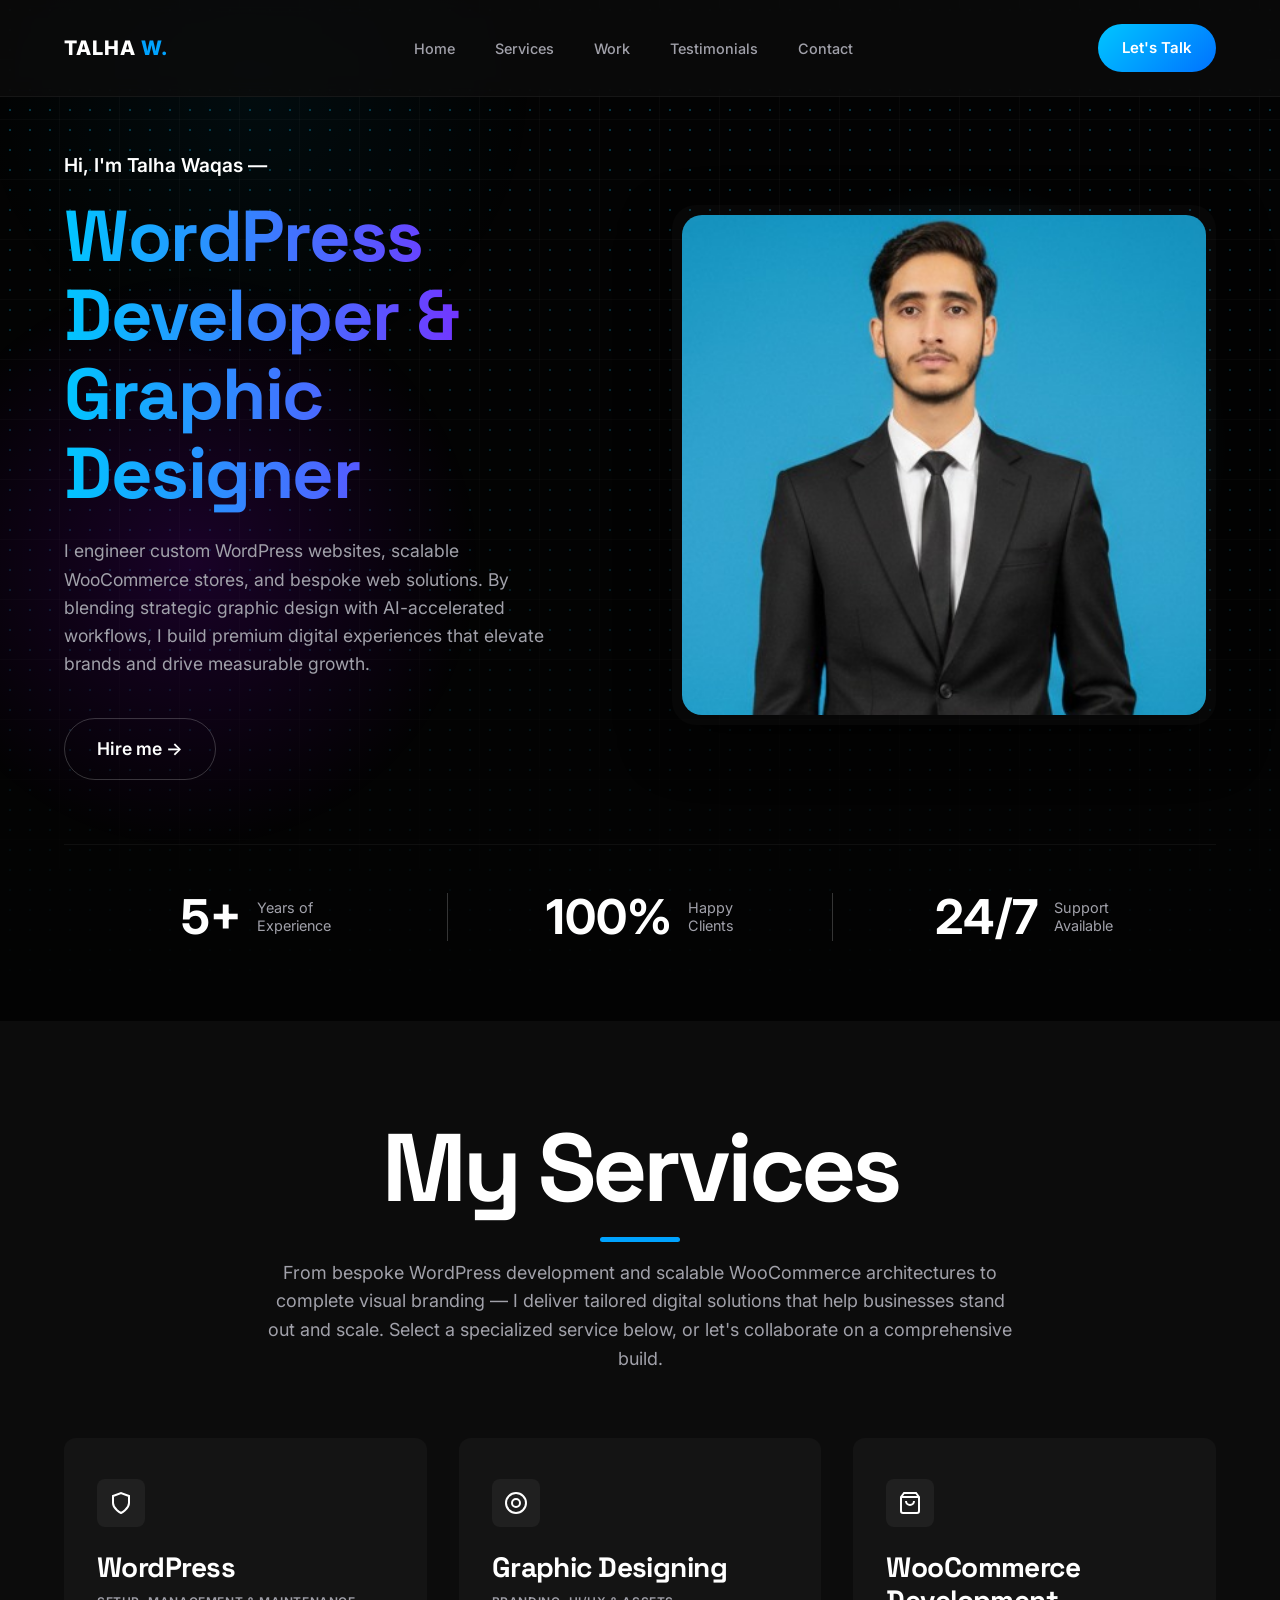
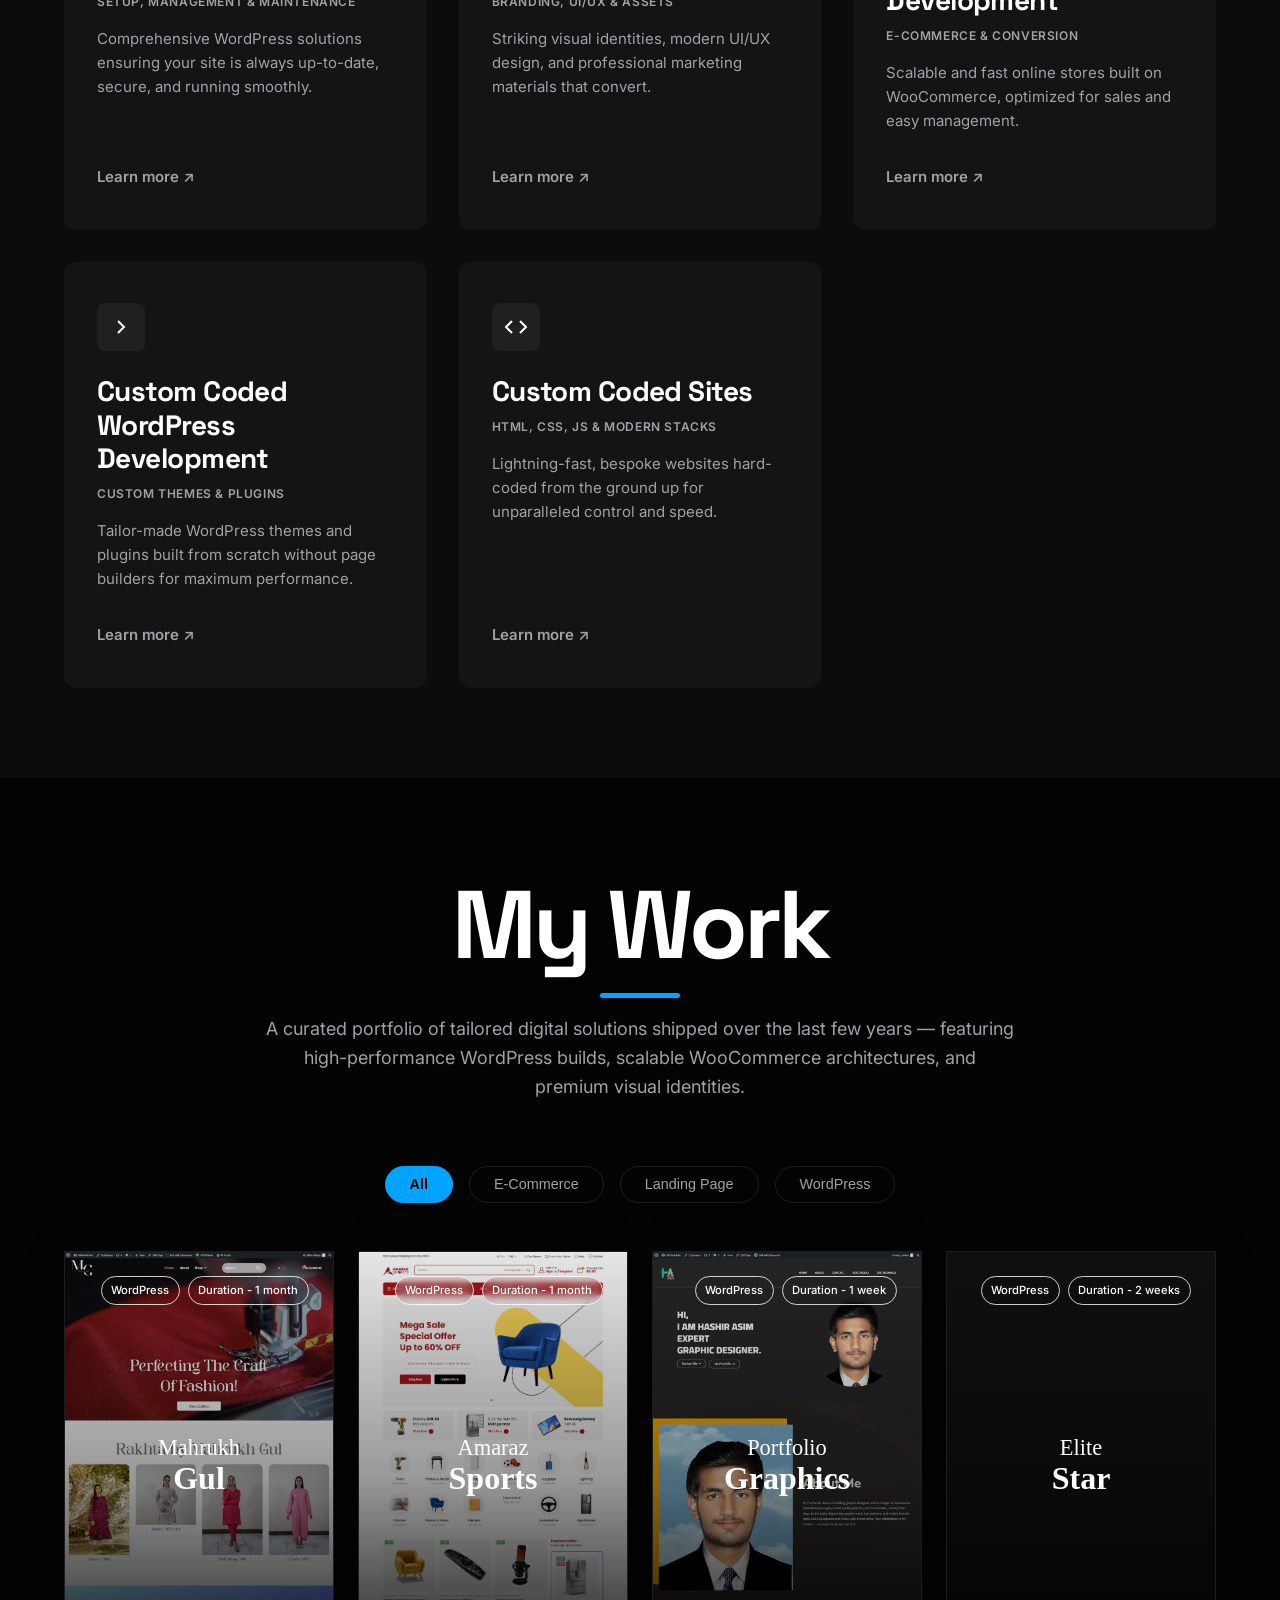
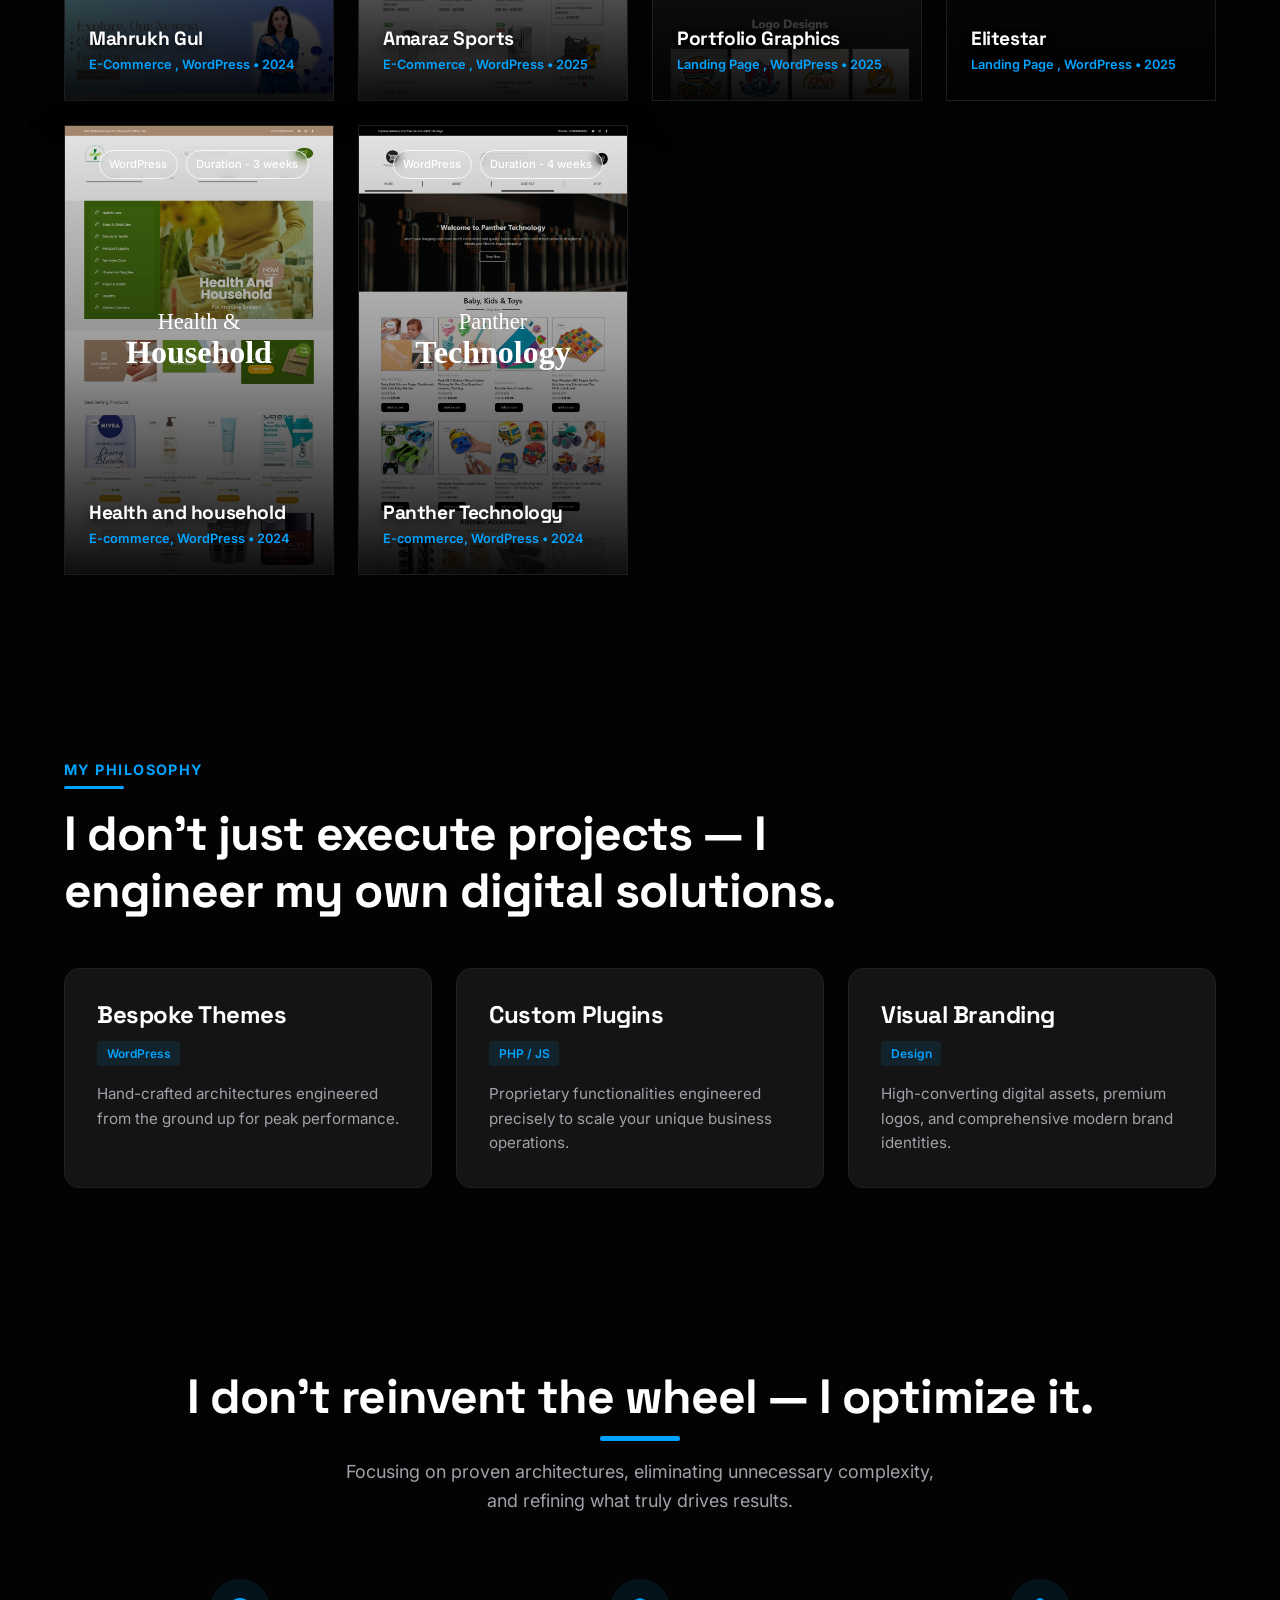
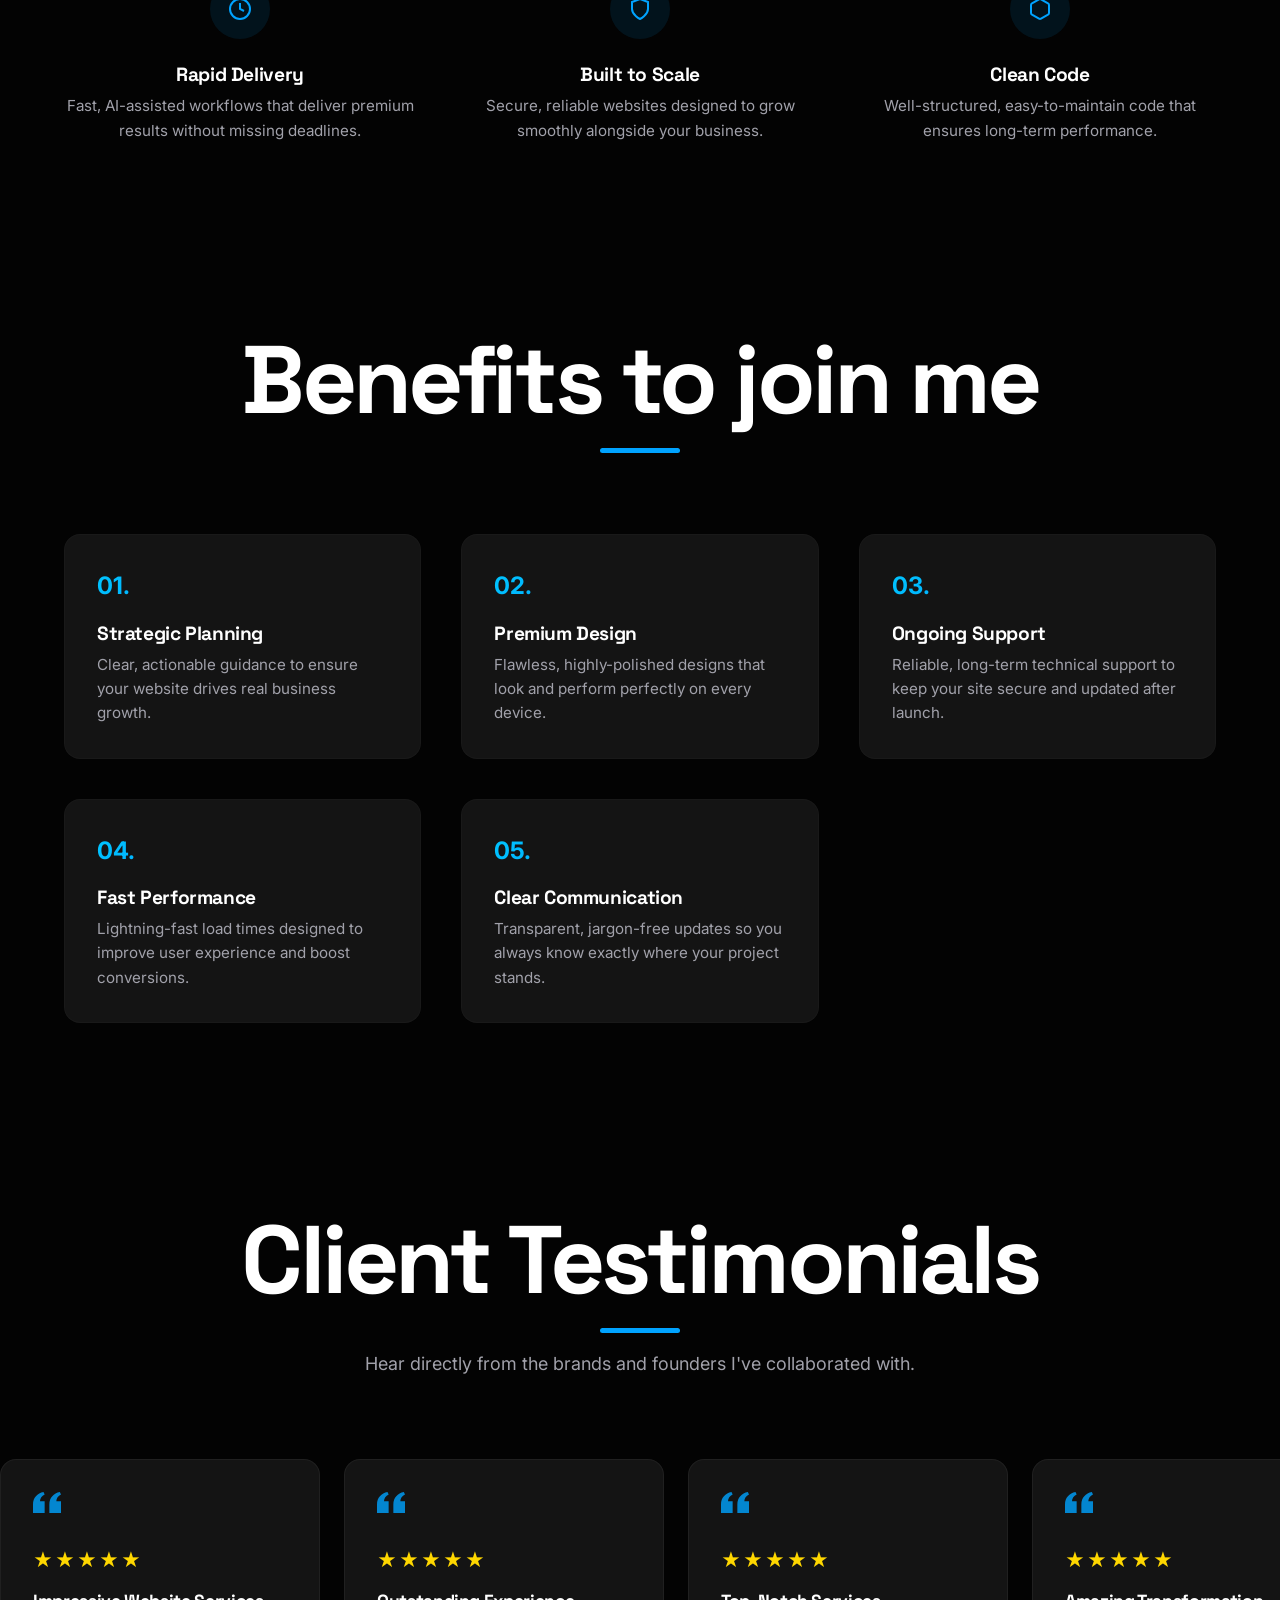
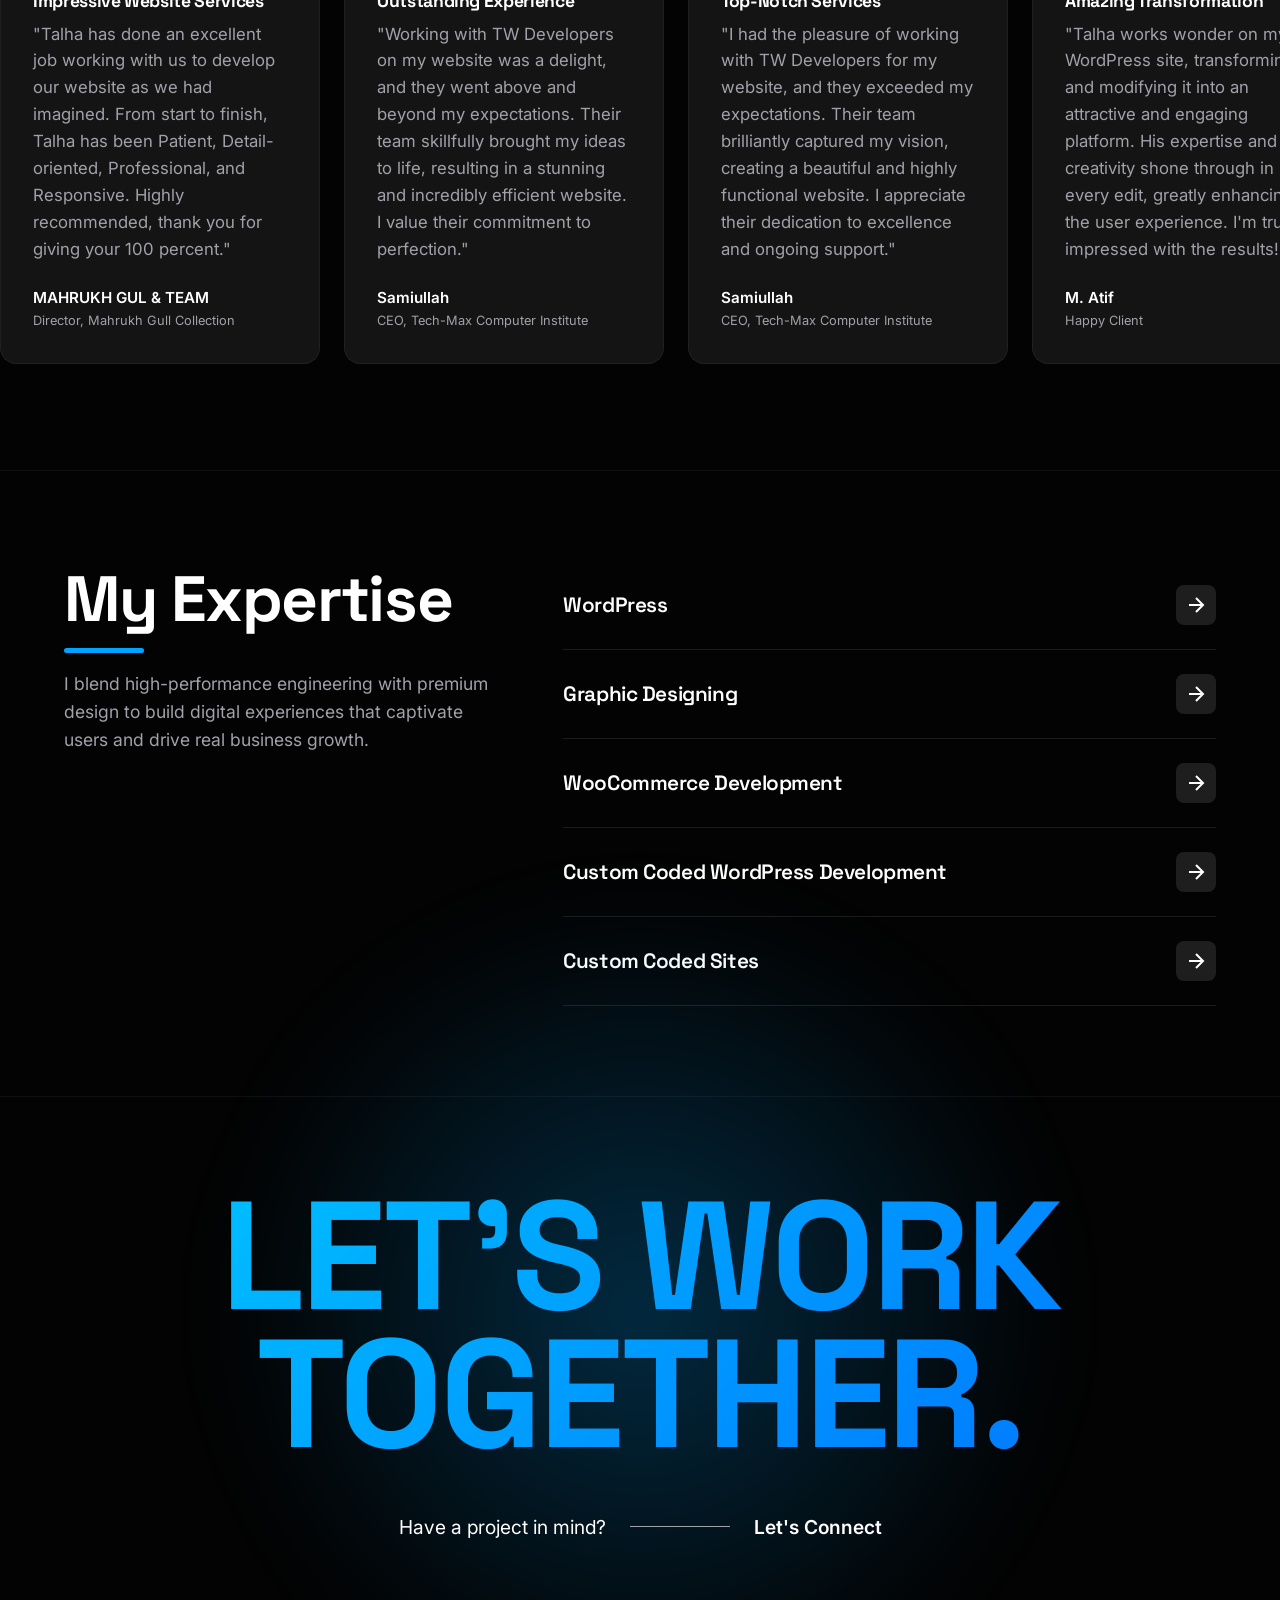
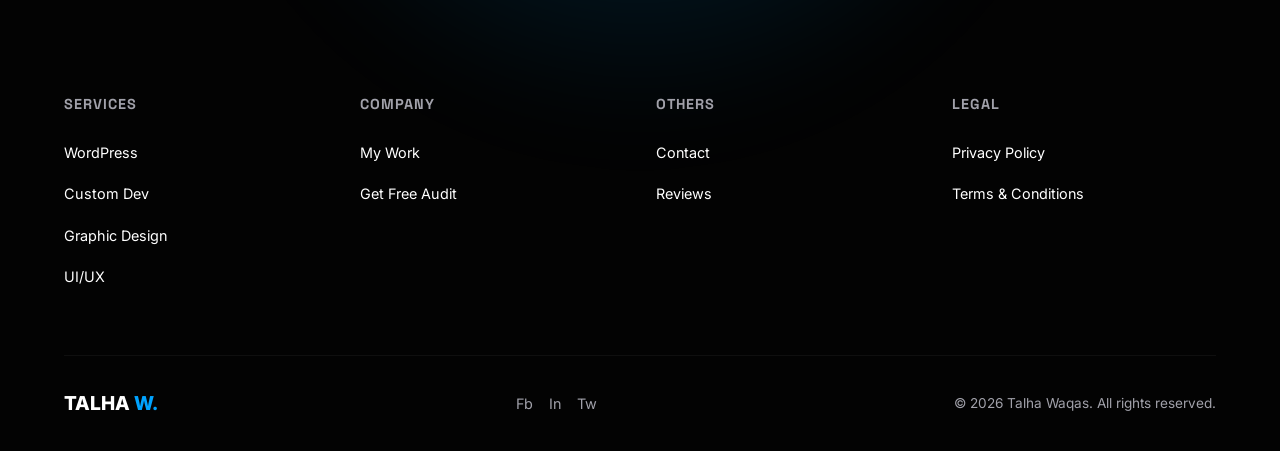
==== index.html @ 74f5cb02 "first commit" ====
<!DOCTYPE html>
<html lang="en">

<head>
    <meta charset="UTF-8">
    <meta name="viewport" content="width=device-width, initial-scale=1.0">
    <title>Talha Waqas | WordPress Developer & Graphic Designer</title>

    <!-- Google Fonts -->
    <link rel="preconnect" href="https://fonts.googleapis.com">
    <link rel="preconnect" href="https://fonts.gstatic.com" crossorigin>
    <link
        href="https://fonts.googleapis.com/css2?family=Inter:wght@400;500;600&family=Space+Grotesk:wght@500;600;700&display=swap"
        rel="stylesheet">

    <!-- Custom CSS -->
    <link rel="stylesheet" href="style.css">
</head>

<body>

    <!-- Header Navigation -->
    <header class="header">
        <div class="container nav-container">
            <a href="#home" class="logo">TALHA <span class="text-blue">W.</span></a>

            <nav class="desktop-nav">
                <ul class="nav-links">
                    <li><a href="#home">Home</a></li>
                    <li><a href="#services">Services</a></li>
                    <li><a href="#work">Work</a></li>
                    <li><a href="#testimonials">Testimonials</a></li>
                    <li><a href="#contact">Contact</a></li>
                </ul>
            </nav>

            <a href="#contact" class="btn btn-primary cta-btn">Let's Talk</a>

            <button class="mobile-menu-toggle" aria-label="Toggle Menu">
                <span></span>
                <span></span>
                <span></span>
            </button>
        </div>
    </header>

    <main>
        <!-- Hero Section -->
        <section id="home" class="hero section-padding pt-large">
            <div class="container">
                <div class="hero-content-wrapper">
                    <div class="hero-text">
                        <span class="hero-greeting">Hi, I'm Talha Waqas &mdash;</span>
                        <h1 class="hero-title gradient-text">WordPress Developer &<br>Graphic Designer</h1>
                        <p class="hero-desc">I engineer custom WordPress websites, scalable WooCommerce stores, and
                            bespoke web solutions. By blending strategic graphic design with AI-accelerated workflows, I
                            build premium digital experiences that elevate brands and drive measurable growth.</p>

                        <div class="hero-actions">
                            <a href="#contact" class="btn btn-outline btn-large hire-me-btn">Hire me &rarr;</a>
                        </div>
                    </div>

                    <div class="hero-image-wrapper">
                        <img src="profile.jpg" alt="Talha Waqas Profile Picture">
                    </div>
                </div>

                <div class="hero-stats">
                    <div class="stat-item">
                        <span class="stat-number">5+</span>
                        <span class="stat-text">Years of<br>Experience</span>
                    </div>

                    <div class="stat-item">
                        <span class="stat-number">100%</span>
                        <span class="stat-text">Happy<br>Clients</span>
                    </div>
                    <div class="stat-item">
                        <span class="stat-number">24/7</span>
                        <span class="stat-text">Support<br>Available</span>
                    </div>
                </div>
            </div>
        </section>

        <!-- New Premium Services Section -->
        <section id="services" class="services-premium-section section-padding">
            <div class="container">
                <div class="section-header-center">
                    <h2 class="section-heading-large">My Services</h2>
                    <p class="subtitle">
                        From bespoke WordPress development and scalable WooCommerce architectures to complete visual
                        branding &mdash; I deliver tailored digital solutions that help businesses stand out and scale.
                        Select a specialized service below, or let's collaborate on a comprehensive build.
                    </p>
                </div>

                <div class="services-premium-grid">
                    <!-- Card 1 -->
                    <a href="#expertise" class="service-card-premium" id="service-wordpress">
                        <div class="scp-icon">
                            <svg width="24" height="24" viewBox="0 0 24 24" fill="none" stroke="currentColor"
                                stroke-width="2">
                                <path d="M12 22s8-4 8-10V5l-8-3-8 3v7c0 6 8 10 8 10z"></path>
                            </svg>
                        </div>
                        <h3 class="scp-title">WordPress</h3>
                        <span class="scp-sublabel">SETUP, MANAGEMENT & MAINTENANCE</span>
                        <p class="scp-desc">Comprehensive WordPress solutions ensuring your site is always up-to-date,
                            secure, and running smoothly.</p>
                        <span class="scp-link">Learn more &nearr;</span>
                    </a>

                    <!-- Card 2 -->
                    <a href="#expertise" class="service-card-premium" id="service-graphic">
                        <div class="scp-icon">
                            <svg width="24" height="24" viewBox="0 0 24 24" fill="none" stroke="currentColor"
                                stroke-width="2">
                                <circle cx="12" cy="12" r="10"></circle>
                                <circle cx="12" cy="12" r="4"></circle>
                            </svg>
                        </div>
                        <h3 class="scp-title">Graphic Designing</h3>
                        <span class="scp-sublabel">BRANDING, UI/UX & ASSETS</span>
                        <p class="scp-desc">Striking visual identities, modern UI/UX design, and professional marketing
                            materials that convert.</p>
                        <span class="scp-link">Learn more &nearr;</span>
                    </a>

                    <!-- Card 3 -->
                    <a href="#expertise" class="service-card-premium" id="service-woocommerce">
                        <div class="scp-icon">
                            <svg width="24" height="24" viewBox="0 0 24 24" fill="none" stroke="currentColor"
                                stroke-width="2">
                                <path d="M6 2L3 6v14a2 2 0 0 0 2 2h14a2 2 0 0 0 2-2V6l-3-4z"></path>
                                <line x1="3" y1="6" x2="21" y2="6"></line>
                                <path d="M16 10a4 4 0 0 1-8 0"></path>
                            </svg>
                        </div>
                        <h3 class="scp-title">WooCommerce Development</h3>
                        <span class="scp-sublabel">E-COMMERCE & CONVERSION</span>
                        <p class="scp-desc">Scalable and fast online stores built on WooCommerce, optimized for sales
                            and easy management.</p>
                        <span class="scp-link">Learn more &nearr;</span>
                    </a>

                    <!-- Card 4 -->
                    <a href="#expertise" class="service-card-premium" id="service-custom-wp">
                        <div class="scp-icon">
                            <svg width="24" height="24" viewBox="0 0 24 24" fill="none" stroke="currentColor"
                                stroke-width="2">
                                <polyline points="9 18 15 12 9 6"></polyline>
                            </svg>
                        </div>
                        <h3 class="scp-title">Custom Coded WordPress Development</h3>
                        <span class="scp-sublabel">CUSTOM THEMES & PLUGINS</span>
                        <p class="scp-desc">Tailor-made WordPress themes and plugins built from scratch without page
                            builders for maximum performance.</p>
                        <span class="scp-link">Learn more &nearr;</span>
                    </a>

                    <!-- Card 5 -->
                    <a href="#expertise" class="service-card-premium" id="service-custom-sites">
                        <div class="scp-icon">
                            <svg width="24" height="24" viewBox="0 0 24 24" fill="none" stroke="currentColor"
                                stroke-width="2">
                                <polyline points="16 18 22 12 16 6"></polyline>
                                <polyline points="8 6 2 12 8 18"></polyline>
                            </svg>
                        </div>
                        <h3 class="scp-title">Custom Coded Sites</h3>
                        <span class="scp-sublabel">HTML, CSS, JS & MODERN STACKS</span>
                        <p class="scp-desc">Lightning-fast, bespoke websites hard-coded from the ground up for
                            unparalleled control and speed.</p>
                        <span class="scp-link">Learn more &nearr;</span>
                    </a>
                </div>
            </div>
        </section>

        <!-- Selected Work (Portfolio) Section -->
        <section id="work" class="portfolio section-padding">
            <div class="container">
                <div class="section-header-center">
                    <h2 class="section-heading-large">My Work</h2>
                    <p class="subtitle">A curated portfolio of tailored digital solutions shipped over the last few
                        years &mdash; featuring high-performance WordPress builds, scalable WooCommerce architectures,
                        and premium visual identities.</p>
                </div>

                <div class="portfolio-filters">
                    <button class="filter-btn active" data-filter="all">All</button>
                    <!-- <button class="filter-btn" data-filter="business">Business</button> -->
                    <button class="filter-btn" data-filter="e-commerce">E-Commerce</button>
                    <button class="filter-btn" data-filter="landing-page">Landing Page</button>
                    <!-- <button class="filter-btn" data-filter="shopify">Shopify</button> -->
                    <!-- <button class="filter-btn" data-filter="webflow">Webflow</button> -->
                    <button class="filter-btn" data-filter="wordpress">WordPress</button>
                </div>

                <div class="portfolio-grid-modern">
                    <!-- Project Card 1 -->
                    <div class="modern-card" data-category="e-commerce wordpress">
                        <div class="card-bg" style="background-image: url('mahrukh-gul.png');"></div>
                        <div class="card-overlay"></div>

                        <div class="card-content-front">
                            <div class="card-top-row">
                                <div class="card-badges">
                                    <span class="badge-outline">WordPress</span>
                                    <span class="badge-outline">Duration - 1 month</span>
                                </div>
                            </div>
                            <div class="card-logo">Mahrukh<br><span>Gul</span></div>
                            <div class="card-bottom-row">
                                <div class="card-info">
                                    <h3>Mahrukh Gul</h3>
                                    <p class="card-tags">E-Commerce , WordPress &bull; 2024</p>
                                </div>
                            </div>
                        </div>
                    </div>

                    <!-- Project Card 2 -->
                    <div class="modern-card" data-category="e-commerce wordpress">
                        <div class="card-bg" style="background-image: url('amaraz-sports.png');"></div>
                        <div class="card-overlay"></div>

                        <div class="card-content-front">
                            <div class="card-top-row">
                                <div class="card-badges">
                                    <span class="badge-outline">WordPress</span>
                                    <span class="badge-outline">Duration - 1 month</span>
                                </div>
                            </div>
                            <div class="card-logo">Amaraz<br><span>Sports</span></div>
                            <div class="card-bottom-row">
                                <div class="card-info">
                                    <h3>Amaraz Sports</h3>
                                    <p class="card-tags">E-Commerce , WordPress &bull; 2025</p>
                                </div>
                            </div>
                        </div>
                    </div>

                    <!-- Project Card 3 -->
                    <div class="modern-card" data-category="landing-page wordpress">
                        <div class="card-bg" style="background-image: url('portfolio-graphics.png');"></div>
                        <div class="card-overlay"></div>

                        <div class="card-content-front">
                            <div class="card-top-row">
                                <div class="card-badges">
                                    <span class="badge-outline">WordPress</span>
                                    <span class="badge-outline">Duration - 1 week</span>
                                </div>
                            </div>
                            <div class="card-logo">Portfolio<br><span>Graphics</span></div>
                            <div class="card-bottom-row">
                                <div class="card-info">
                                    <h3>Portfolio Graphics</h3>
                                    <p class="card-tags">Landing Page , WordPress &bull; 2025</p>
                                </div>
                            </div>
                        </div>
                    </div>

                    <!-- Project Card 4 -->
                    <div class="modern-card" data-category="landing-page wordpress">
                        <div class="card-bg" style="background-image: url('elitestar.png');"></div>
                        <div class="card-overlay"></div>

                        <div class="card-content-front">
                            <div class="card-top-row">
                                <div class="card-badges">
                                    <span class="badge-outline">WordPress</span>
                                    <span class="badge-outline">Duration - 2 weeks</span>
                                </div>
                            </div>
                            <div class="card-logo">Elite<br><span>Star</span></div>
                            <div class="card-bottom-row">
                                <div class="card-info">
                                    <h3>Elitestar</h3>
                                    <p class="card-tags">Landing Page , WordPress &bull; 2025</p>
                                </div>
                            </div>
                        </div>
                    </div>

                    <!-- Project Card 5 -->
                    <div class="modern-card" data-category="e-commerce wordpress">
                        <div class="card-bg" style="background-image: url('health-and-household.png');"></div>
                        <div class="card-overlay"></div>

                        <div class="card-content-front">
                            <div class="card-top-row">
                                <div class="card-badges">
                                    <span class="badge-outline">WordPress</span>
                                    <span class="badge-outline">Duration - 3 weeks</span>
                                </div>
                            </div>
                            <div class="card-logo">Health &<br><span>Household</span></div>
                            <div class="card-bottom-row">
                                <div class="card-info">
                                    <h3>Health and household</h3>
                                    <p class="card-tags">E-commerce, WordPress &bull; 2024</p>
                                </div>
                            </div>
                        </div>
                    </div>

                    <!-- Project Card 6 -->
                    <div class="modern-card" data-category="e-commerce wordpress">
                        <div class="card-bg" style="background-image: url('panther-technology.png');"></div>
                        <div class="card-overlay"></div>

                        <div class="card-content-front">
                            <div class="card-top-row">
                                <div class="card-badges">
                                    <span class="badge-outline">WordPress</span>
                                    <span class="badge-outline">Duration - 4 weeks</span>
                                </div>
                            </div>
                            <div class="card-logo">Panther<br><span>Technology</span></div>
                            <div class="card-bottom-row">
                                <div class="card-info">
                                    <h3>Panther Technology</h3>
                                    <p class="card-tags">E-commerce, WordPress &bull; 2024</p>
                                </div>
                            </div>
                        </div>
                    </div>
                </div>
            </div>
        </section>

        <!-- Software Shipping Section -->
        <section class="shipping-software section-padding">
            <div class="container">
                <div class="shipping-header">
                    <span class="eyebrow">My Philosophy</span>
                    <h2>I don't just execute projects &mdash; I engineer my own digital solutions.</h2>
                </div>

                <div class="software-grid">
                    <div class="software-card">
                        <h3>Bespoke Themes</h3>
                        <span class="badge">WordPress</span>
                        <p>Hand-crafted architectures engineered from the ground up for peak performance.</p>
                    </div>
                    <div class="software-card">
                        <h3>Custom Plugins</h3>
                        <span class="badge">PHP / JS</span>
                        <p>Proprietary functionalities engineered precisely to scale your unique business operations.
                        </p>
                    </div>
                    <div class="software-card">
                        <h3>Visual Branding</h3>
                        <span class="badge">Design</span>
                        <p>High-converting digital assets, premium logos, and comprehensive modern brand identities.</p>
                    </div>
                </div>
            </div>
        </section>

        <!-- Reinvent Section -->
        <section class="reinvent-section section-padding text-center">
            <div class="container">
                <h2>I don't reinvent the wheel &mdash; I optimize it.</h2>
                <p class="subtitle">Focusing on proven architectures, eliminating unnecessary complexity, and refining
                    what truly drives results.</p>

                <div class="features-grid mt-large">
                    <div class="feature-item">
                        <div class="icon-wrapper">
                            <svg width="24" height="24" viewBox="0 0 24 24" fill="none" stroke="currentColor"
                                stroke-width="2">
                                <circle cx="12" cy="12" r="10"></circle>
                                <polyline points="12 6 12 12 16 14"></polyline>
                            </svg>
                        </div>
                        <h4>Rapid Delivery</h4>
                        <p>Fast, AI-assisted workflows that deliver premium results without missing deadlines.</p>
                    </div>
                    <div class="feature-item">
                        <div class="icon-wrapper">
                            <svg width="24" height="24" viewBox="0 0 24 24" fill="none" stroke="currentColor"
                                stroke-width="2">
                                <path d="M12 22s8-4 8-10V5l-8-3-8 3v7c0 6 8 10 8 10z"></path>
                            </svg>
                        </div>
                        <h4>Built to Scale</h4>
                        <p>Secure, reliable websites designed to grow smoothly alongside your business.</p>
                    </div>
                    <div class="feature-item">
                        <div class="icon-wrapper">
                            <svg width="24" height="24" viewBox="0 0 24 24" fill="none" stroke="currentColor"
                                stroke-width="2">
                                <path
                                    d="M21 16V8a2 2 0 0 0-1-1.73l-7-4a2 2 0 0 0-2 0l-7 4A2 2 0 0 0 3 8v8a2 2 0 0 0 1 1.73l7 4a2 2 0 0 0 2 0l7-4A2 2 0 0 0 21 16z">
                                </path>
                            </svg>
                        </div>
                        <h4>Clean Code</h4>
                        <p>Well-structured, easy-to-maintain code that ensures long-term performance.</p>
                    </div>
                </div>
            </div>
        </section>

        <!-- Benefits Section -->
        <section class="benefits-section section-padding">
            <div class="container">
                <div class="section-header-center">
                    <h2 class="section-heading-large mb-large">Benefits to join me</h2>
                </div>

                <div class="benefits-grid">
                    <div class="benefit-item">
                        <span class="number">01.</span>
                        <h4>Strategic Planning</h4>
                        <p>Clear, actionable guidance to ensure your website drives real business growth.</p>
                    </div>
                    <div class="benefit-item">
                        <span class="number">02.</span>
                        <h4>Premium Design</h4>
                        <p>Flawless, highly-polished designs that look and perform perfectly on every device.</p>
                    </div>
                    <div class="benefit-item">
                        <span class="number">03.</span>
                        <h4>Ongoing Support</h4>
                        <p>Reliable, long-term technical support to keep your site secure and updated after launch.</p>
                    </div>
                    <div class="benefit-item">
                        <span class="number">04.</span>
                        <h4>Fast Performance</h4>
                        <p>Lightning-fast load times designed to improve user experience and boost conversions.</p>
                    </div>
                    <div class="benefit-item">
                        <span class="number">05.</span>
                        <h4>Clear Communication</h4>
                        <p>Transparent, jargon-free updates so you always know exactly where your project stands.</p>
                    </div>
                </div>
            </div>
        </section>

        <!-- Testimonials Section -->
        <section id="testimonials" class="testimonials-section section-padding">
            <div class="container">
                <div class="section-header-center">
                    <h2 class="section-heading-large">Client Testimonials</h2>
                    <p class="subtitle mb-large">Hear directly from the brands and founders I've collaborated with.</p>
                </div>
            </div>

            <div class="testimonials-marquee-wrapper">
                <div class="marquee-group">

                    <!-- Testimonial 1 -->
                    <div class="testimonial-card">
                        <div class="quote-icon">
                            <svg width="28" height="28" viewBox="0 0 24 24" fill="var(--accent-blue)" xmlns="http://www.w3.org/2000/svg">
                                <path d="M14.017 18L14.017 10.609C14.017 4.905 17.748 1.039 23 0L23.995 2.151C21.563 3.068 20 5.789 20 8H24V18H14.017ZM0 18V10.609C0 4.905 3.748 1.038 9 0L9.996 2.151C7.563 3.068 6 5.789 6 8H9.983L9.983 18L0 18Z"/>
                            </svg>
                        </div>
                        <div class="stars">★★★★★</div>
                        <h3>Impressive Website Services</h3>
                        <p>"Talha has done an excellent job working with us to develop our website as we had imagined. From start to finish, Talha has been Patient, Detail-oriented, Professional, and Responsive. Highly recommended, thank you for giving your 100 percent."</p>
                        <div class="client-info">
                            <span class="client-name">MAHRUKH GUL & TEAM</span>
                            <span class="client-role">Director, Mahrukh Gull Collection</span>
                        </div>
                    </div>
                    <!-- Testimonial 2 -->
                    <div class="testimonial-card">
                        <div class="quote-icon">
                            <svg width="28" height="28" viewBox="0 0 24 24" fill="var(--accent-blue)" xmlns="http://www.w3.org/2000/svg">
                                <path d="M14.017 18L14.017 10.609C14.017 4.905 17.748 1.039 23 0L23.995 2.151C21.563 3.068 20 5.789 20 8H24V18H14.017ZM0 18V10.609C0 4.905 3.748 1.038 9 0L9.996 2.151C7.563 3.068 6 5.789 6 8H9.983L9.983 18L0 18Z"/>
                            </svg>
                        </div>
                        <div class="stars">★★★★★</div>
                        <h3>Outstanding Experience</h3>
                        <p>"Working with TW Developers on my website was a delight, and they went above and beyond my expectations. Their team skillfully brought my ideas to life, resulting in a stunning and incredibly efficient website. I value their commitment to perfection."</p>
                        <div class="client-info">
                            <span class="client-name">Samiullah</span>
                            <span class="client-role">CEO, Tech-Max Computer Institute</span>
                        </div>
                    </div>
                    <!-- Testimonial 3 -->
                    <div class="testimonial-card">
                        <div class="quote-icon">
                            <svg width="28" height="28" viewBox="0 0 24 24" fill="var(--accent-blue)" xmlns="http://www.w3.org/2000/svg">
                                <path d="M14.017 18L14.017 10.609C14.017 4.905 17.748 1.039 23 0L23.995 2.151C21.563 3.068 20 5.789 20 8H24V18H14.017ZM0 18V10.609C0 4.905 3.748 1.038 9 0L9.996 2.151C7.563 3.068 6 5.789 6 8H9.983L9.983 18L0 18Z"/>
                            </svg>
                        </div>
                        <div class="stars">★★★★★</div>
                        <h3>Top-Notch Services</h3>
                        <p>"I had the pleasure of working with TW Developers for my website, and they exceeded my expectations. Their team brilliantly captured my vision, creating a beautiful and highly functional website. I appreciate their dedication to excellence and ongoing support."</p>
                        <div class="client-info">
                            <span class="client-name">Samiullah</span>
                            <span class="client-role">CEO, Tech-Max Computer Institute</span>
                        </div>
                    </div>
                    <!-- Testimonial 4 -->
                    <div class="testimonial-card">
                        <div class="quote-icon">
                            <svg width="28" height="28" viewBox="0 0 24 24" fill="var(--accent-blue)" xmlns="http://www.w3.org/2000/svg">
                                <path d="M14.017 18L14.017 10.609C14.017 4.905 17.748 1.039 23 0L23.995 2.151C21.563 3.068 20 5.789 20 8H24V18H14.017ZM0 18V10.609C0 4.905 3.748 1.038 9 0L9.996 2.151C7.563 3.068 6 5.789 6 8H9.983L9.983 18L0 18Z"/>
                            </svg>
                        </div>
                        <div class="stars">★★★★★</div>
                        <h3>Amazing Transformation</h3>
                        <p>"Talha works wonder on my WordPress site, transforming and modifying it into an attractive and engaging platform. His expertise and creativity shone through in every edit, greatly enhancing the user experience. I'm truly impressed with the results!"</p>
                        <div class="client-info">
                            <span class="client-name">M. Atif</span>
                            <span class="client-role">Happy Client</span>
                        </div>
                    </div>
                </div>
                <div class="marquee-group" aria-hidden="true">

                    <!-- Testimonial 1 -->
                    <div class="testimonial-card">
                        <div class="quote-icon">
                            <svg width="28" height="28" viewBox="0 0 24 24" fill="var(--accent-blue)" xmlns="http://www.w3.org/2000/svg">
                                <path d="M14.017 18L14.017 10.609C14.017 4.905 17.748 1.039 23 0L23.995 2.151C21.563 3.068 20 5.789 20 8H24V18H14.017ZM0 18V10.609C0 4.905 3.748 1.038 9 0L9.996 2.151C7.563 3.068 6 5.789 6 8H9.983L9.983 18L0 18Z"/>
                            </svg>
                        </div>
                        <div class="stars">★★★★★</div>
                        <h3>Impressive Website Services</h3>
                        <p>"Talha has done an excellent job working with us to develop our website as we had imagined. From start to finish, Talha has been Patient, Detail-oriented, Professional, and Responsive. Highly recommended, thank you for giving your 100 percent."</p>
                        <div class="client-info">
                            <span class="client-name">MAHRUKH GUL & TEAM</span>
                            <span class="client-role">Director, Mahrukh Gull Collection</span>
                        </div>
                    </div>
                    <!-- Testimonial 2 -->
                    <div class="testimonial-card">
                        <div class="quote-icon">
                            <svg width="28" height="28" viewBox="0 0 24 24" fill="var(--accent-blue)" xmlns="http://www.w3.org/2000/svg">
                                <path d="M14.017 18L14.017 10.609C14.017 4.905 17.748 1.039 23 0L23.995 2.151C21.563 3.068 20 5.789 20 8H24V18H14.017ZM0 18V10.609C0 4.905 3.748 1.038 9 0L9.996 2.151C7.563 3.068 6 5.789 6 8H9.983L9.983 18L0 18Z"/>
                            </svg>
                        </div>
                        <div class="stars">★★★★★</div>
                        <h3>Outstanding Experience</h3>
                        <p>"Working with TW Developers on my website was a delight, and they went above and beyond my expectations. Their team skillfully brought my ideas to life, resulting in a stunning and incredibly efficient website. I value their commitment to perfection."</p>
                        <div class="client-info">
                            <span class="client-name">Samiullah</span>
                            <span class="client-role">CEO, Tech-Max Computer Institute</span>
                        </div>
                    </div>
                    <!-- Testimonial 3 -->
                    <div class="testimonial-card">
                        <div class="quote-icon">
                            <svg width="28" height="28" viewBox="0 0 24 24" fill="var(--accent-blue)" xmlns="http://www.w3.org/2000/svg">
                                <path d="M14.017 18L14.017 10.609C14.017 4.905 17.748 1.039 23 0L23.995 2.151C21.563 3.068 20 5.789 20 8H24V18H14.017ZM0 18V10.609C0 4.905 3.748 1.038 9 0L9.996 2.151C7.563 3.068 6 5.789 6 8H9.983L9.983 18L0 18Z"/>
                            </svg>
                        </div>
                        <div class="stars">★★★★★</div>
                        <h3>Top-Notch Services</h3>
                        <p>"I had the pleasure of working with TW Developers for my website, and they exceeded my expectations. Their team brilliantly captured my vision, creating a beautiful and highly functional website. I appreciate their dedication to excellence and ongoing support."</p>
                        <div class="client-info">
                            <span class="client-name">Samiullah</span>
                            <span class="client-role">CEO, Tech-Max Computer Institute</span>
                        </div>
                    </div>
                    <!-- Testimonial 4 -->
                    <div class="testimonial-card">
                        <div class="quote-icon">
                            <svg width="28" height="28" viewBox="0 0 24 24" fill="var(--accent-blue)" xmlns="http://www.w3.org/2000/svg">
                                <path d="M14.017 18L14.017 10.609C14.017 4.905 17.748 1.039 23 0L23.995 2.151C21.563 3.068 20 5.789 20 8H24V18H14.017ZM0 18V10.609C0 4.905 3.748 1.038 9 0L9.996 2.151C7.563 3.068 6 5.789 6 8H9.983L9.983 18L0 18Z"/>
                            </svg>
                        </div>
                        <div class="stars">★★★★★</div>
                        <h3>Amazing Transformation</h3>
                        <p>"Talha works wonder on my WordPress site, transforming and modifying it into an attractive and engaging platform. His expertise and creativity shone through in every edit, greatly enhancing the user experience. I'm truly impressed with the results!"</p>
                        <div class="client-info">
                            <span class="client-name">M. Atif</span>
                            <span class="client-role">Happy Client</span>
                        </div>
                    </div>
                </div>
                <div class="marquee-group" aria-hidden="true">

                    <!-- Testimonial 1 -->
                    <div class="testimonial-card">
                        <div class="quote-icon">
                            <svg width="28" height="28" viewBox="0 0 24 24" fill="var(--accent-blue)" xmlns="http://www.w3.org/2000/svg">
                                <path d="M14.017 18L14.017 10.609C14.017 4.905 17.748 1.039 23 0L23.995 2.151C21.563 3.068 20 5.789 20 8H24V18H14.017ZM0 18V10.609C0 4.905 3.748 1.038 9 0L9.996 2.151C7.563 3.068 6 5.789 6 8H9.983L9.983 18L0 18Z"/>
                            </svg>
                        </div>
                        <div class="stars">★★★★★</div>
                        <h3>Impressive Website Services</h3>
                        <p>"Talha has done an excellent job working with us to develop our website as we had imagined. From start to finish, Talha has been Patient, Detail-oriented, Professional, and Responsive. Highly recommended, thank you for giving your 100 percent."</p>
                        <div class="client-info">
                            <span class="client-name">MAHRUKH GUL & TEAM</span>
                            <span class="client-role">Director, Mahrukh Gull Collection</span>
                        </div>
                    </div>
                    <!-- Testimonial 2 -->
                    <div class="testimonial-card">
                        <div class="quote-icon">
                            <svg width="28" height="28" viewBox="0 0 24 24" fill="var(--accent-blue)" xmlns="http://www.w3.org/2000/svg">
                                <path d="M14.017 18L14.017 10.609C14.017 4.905 17.748 1.039 23 0L23.995 2.151C21.563 3.068 20 5.789 20 8H24V18H14.017ZM0 18V10.609C0 4.905 3.748 1.038 9 0L9.996 2.151C7.563 3.068 6 5.789 6 8H9.983L9.983 18L0 18Z"/>
                            </svg>
                        </div>
                        <div class="stars">★★★★★</div>
                        <h3>Outstanding Experience</h3>
                        <p>"Working with TW Developers on my website was a delight, and they went above and beyond my expectations. Their team skillfully brought my ideas to life, resulting in a stunning and incredibly efficient website. I value their commitment to perfection."</p>
                        <div class="client-info">
                            <span class="client-name">Samiullah</span>
                            <span class="client-role">CEO, Tech-Max Computer Institute</span>
                        </div>
                    </div>
                    <!-- Testimonial 3 -->
                    <div class="testimonial-card">
                        <div class="quote-icon">
                            <svg width="28" height="28" viewBox="0 0 24 24" fill="var(--accent-blue)" xmlns="http://www.w3.org/2000/svg">
                                <path d="M14.017 18L14.017 10.609C14.017 4.905 17.748 1.039 23 0L23.995 2.151C21.563 3.068 20 5.789 20 8H24V18H14.017ZM0 18V10.609C0 4.905 3.748 1.038 9 0L9.996 2.151C7.563 3.068 6 5.789 6 8H9.983L9.983 18L0 18Z"/>
                            </svg>
                        </div>
                        <div class="stars">★★★★★</div>
                        <h3>Top-Notch Services</h3>
                        <p>"I had the pleasure of working with TW Developers for my website, and they exceeded my expectations. Their team brilliantly captured my vision, creating a beautiful and highly functional website. I appreciate their dedication to excellence and ongoing support."</p>
                        <div class="client-info">
                            <span class="client-name">Samiullah</span>
                            <span class="client-role">CEO, Tech-Max Computer Institute</span>
                        </div>
                    </div>
                    <!-- Testimonial 4 -->
                    <div class="testimonial-card">
                        <div class="quote-icon">
                            <svg width="28" height="28" viewBox="0 0 24 24" fill="var(--accent-blue)" xmlns="http://www.w3.org/2000/svg">
                                <path d="M14.017 18L14.017 10.609C14.017 4.905 17.748 1.039 23 0L23.995 2.151C21.563 3.068 20 5.789 20 8H24V18H14.017ZM0 18V10.609C0 4.905 3.748 1.038 9 0L9.996 2.151C7.563 3.068 6 5.789 6 8H9.983L9.983 18L0 18Z"/>
                            </svg>
                        </div>
                        <div class="stars">★★★★★</div>
                        <h3>Amazing Transformation</h3>
                        <p>"Talha works wonder on my WordPress site, transforming and modifying it into an attractive and engaging platform. His expertise and creativity shone through in every edit, greatly enhancing the user experience. I'm truly impressed with the results!"</p>
                        <div class="client-info">
                            <span class="client-name">M. Atif</span>
                            <span class="client-role">Happy Client</span>
                        </div>
                    </div>
                </div>
                <div class="marquee-group" aria-hidden="true">

                    <!-- Testimonial 1 -->
                    <div class="testimonial-card">
                        <div class="quote-icon">
                            <svg width="28" height="28" viewBox="0 0 24 24" fill="var(--accent-blue)" xmlns="http://www.w3.org/2000/svg">
                                <path d="M14.017 18L14.017 10.609C14.017 4.905 17.748 1.039 23 0L23.995 2.151C21.563 3.068 20 5.789 20 8H24V18H14.017ZM0 18V10.609C0 4.905 3.748 1.038 9 0L9.996 2.151C7.563 3.068 6 5.789 6 8H9.983L9.983 18L0 18Z"/>
                            </svg>
                        </div>
                        <div class="stars">★★★★★</div>
                        <h3>Impressive Website Services</h3>
                        <p>"Talha has done an excellent job working with us to develop our website as we had imagined. From start to finish, Talha has been Patient, Detail-oriented, Professional, and Responsive. Highly recommended, thank you for giving your 100 percent."</p>
                        <div class="client-info">
                            <span class="client-name">MAHRUKH GUL & TEAM</span>
                            <span class="client-role">Director, Mahrukh Gull Collection</span>
                        </div>
                    </div>
                    <!-- Testimonial 2 -->
                    <div class="testimonial-card">
                        <div class="quote-icon">
                            <svg width="28" height="28" viewBox="0 0 24 24" fill="var(--accent-blue)" xmlns="http://www.w3.org/2000/svg">
                                <path d="M14.017 18L14.017 10.609C14.017 4.905 17.748 1.039 23 0L23.995 2.151C21.563 3.068 20 5.789 20 8H24V18H14.017ZM0 18V10.609C0 4.905 3.748 1.038 9 0L9.996 2.151C7.563 3.068 6 5.789 6 8H9.983L9.983 18L0 18Z"/>
                            </svg>
                        </div>
                        <div class="stars">★★★★★</div>
                        <h3>Outstanding Experience</h3>
                        <p>"Working with TW Developers on my website was a delight, and they went above and beyond my expectations. Their team skillfully brought my ideas to life, resulting in a stunning and incredibly efficient website. I value their commitment to perfection."</p>
                        <div class="client-info">
                            <span class="client-name">Samiullah</span>
                            <span class="client-role">CEO, Tech-Max Computer Institute</span>
                        </div>
                    </div>
                    <!-- Testimonial 3 -->
                    <div class="testimonial-card">
                        <div class="quote-icon">
                            <svg width="28" height="28" viewBox="0 0 24 24" fill="var(--accent-blue)" xmlns="http://www.w3.org/2000/svg">
                                <path d="M14.017 18L14.017 10.609C14.017 4.905 17.748 1.039 23 0L23.995 2.151C21.563 3.068 20 5.789 20 8H24V18H14.017ZM0 18V10.609C0 4.905 3.748 1.038 9 0L9.996 2.151C7.563 3.068 6 5.789 6 8H9.983L9.983 18L0 18Z"/>
                            </svg>
                        </div>
                        <div class="stars">★★★★★</div>
                        <h3>Top-Notch Services</h3>
                        <p>"I had the pleasure of working with TW Developers for my website, and they exceeded my expectations. Their team brilliantly captured my vision, creating a beautiful and highly functional website. I appreciate their dedication to excellence and ongoing support."</p>
                        <div class="client-info">
                            <span class="client-name">Samiullah</span>
                            <span class="client-role">CEO, Tech-Max Computer Institute</span>
                        </div>
                    </div>
                    <!-- Testimonial 4 -->
                    <div class="testimonial-card">
                        <div class="quote-icon">
                            <svg width="28" height="28" viewBox="0 0 24 24" fill="var(--accent-blue)" xmlns="http://www.w3.org/2000/svg">
                                <path d="M14.017 18L14.017 10.609C14.017 4.905 17.748 1.039 23 0L23.995 2.151C21.563 3.068 20 5.789 20 8H24V18H14.017ZM0 18V10.609C0 4.905 3.748 1.038 9 0L9.996 2.151C7.563 3.068 6 5.789 6 8H9.983L9.983 18L0 18Z"/>
                            </svg>
                        </div>
                        <div class="stars">★★★★★</div>
                        <h3>Amazing Transformation</h3>
                        <p>"Talha works wonder on my WordPress site, transforming and modifying it into an attractive and engaging platform. His expertise and creativity shone through in every edit, greatly enhancing the user experience. I'm truly impressed with the results!"</p>
                        <div class="client-info">
                            <span class="client-name">M. Atif</span>
                            <span class="client-role">Happy Client</span>
                        </div>
                    </div>
                </div>
            </div>
        </section>

        <!-- Proven Formula (My Expertise) -->
        <section id="expertise" class="formula-section section-padding">
            <div class="container">
                <div class="formula-header">
                    <h2>My Expertise</h2>
                    <p>I blend high-performance engineering with premium design to build digital experiences that captivate users and drive real business growth.</p>
                </div>

                <div class="service-list">
                    <a href="#service-wordpress" class="service-list-item">
                        <h3>WordPress</h3>
                        <div class="arrow-btn"><svg width="24" height="24" viewBox="0 0 24 24" fill="none"
                                stroke="currentColor" stroke-width="2">
                                <line x1="5" y1="12" x2="19" y2="12"></line>
                                <polyline points="12 5 19 12 12 19"></polyline>
                            </svg></div>
                    </a>
                    <a href="#service-graphic" class="service-list-item">
                        <h3>Graphic Designing</h3>
                        <div class="arrow-btn"><svg width="24" height="24" viewBox="0 0 24 24" fill="none"
                                stroke="currentColor" stroke-width="2">
                                <line x1="5" y1="12" x2="19" y2="12"></line>
                                <polyline points="12 5 19 12 12 19"></polyline>
                            </svg></div>
                    </a>
                    <a href="#service-woocommerce" class="service-list-item">
                        <h3>WooCommerce Development</h3>
                        <div class="arrow-btn"><svg width="24" height="24" viewBox="0 0 24 24" fill="none"
                                stroke="currentColor" stroke-width="2">
                                <line x1="5" y1="12" x2="19" y2="12"></line>
                                <polyline points="12 5 19 12 12 19"></polyline>
                            </svg></div>
                    </a>
                    <a href="#service-custom-wp" class="service-list-item">
                        <h3>Custom Coded WordPress Development</h3>
                        <div class="arrow-btn"><svg width="24" height="24" viewBox="0 0 24 24" fill="none"
                                stroke="currentColor" stroke-width="2">
                                <line x1="5" y1="12" x2="19" y2="12"></line>
                                <polyline points="12 5 19 12 12 19"></polyline>
                            </svg></div>
                    </a>
                    <a href="#service-custom-sites" class="service-list-item">
                        <h3>Custom Coded Sites</h3>
                        <div class="arrow-btn"><svg width="24" height="24" viewBox="0 0 24 24" fill="none"
                                stroke="currentColor" stroke-width="2">
                                <line x1="5" y1="12" x2="19" y2="12"></line>
                                <polyline points="12 5 19 12 12 19"></polyline>
                            </svg></div>
                    </a>
                </div>
            </div>
        </section>

        <!-- Huge CTA Section -->
        <section id="contact" class="huge-cta section-padding text-center">
            <div class="container">
                <h2 class="massive-text">LET'S WORK<br>TOGETHER.</h2>
                <div class="cta-bottom">
                    <span>Have a project in mind?</span>
                    <div class="line"></div>
                    <a href="mailto:hello@talha.com" class="connect-link">Let's Connect</a>
                </div>
            </div>
        </section>
    </main>

    <!-- Footer -->
    <footer class="footer">
        <div class="container">
            <div class="footer-grid">
                <div class="footer-col">
                    <h4>Services</h4>
                    <ul>
                        <li><a href="#services">WordPress</a></li>
                        <li><a href="#services">Custom Dev</a></li>
                        <li><a href="#services">Graphic Design</a></li>
                        <li><a href="#services">UI/UX</a></li>
                    </ul>
                </div>
                <div class="footer-col">
                    <h4>Company</h4>
                    <ul>
                        <li><a href="#work">My Work</a></li>
                        <li><a href="#contact">Get Free Audit</a></li>
                    </ul>
                </div>
                <div class="footer-col">
                    <h4>Others</h4>
                    <ul>
                        <li><a href="#contact">Contact</a></li>
                        <li><a href="#testimonials">Reviews</a></li>
                    </ul>
                </div>
                <div class="footer-col">
                    <h4>Legal</h4>
                    <ul>
                        <li><a href="#home">Privacy Policy</a></li>
                        <li><a href="#home">Terms & Conditions</a></li>
                    </ul>
                </div>
            </div>

            <div class="footer-bottom">
                <div class="footer-logo">TALHA <span class="text-blue">W.</span></div>
                <div class="socials">
                    <a href="#">Fb</a>
                    <a href="#">In</a>
                    <a href="#">Tw</a>
                </div>
                <div class="copyright">&copy; 2026 Talha Waqas. All rights reserved.</div>
            </div>
        </div>

    </footer>

    <script src="script.js"></script>
</body>

</html>
---- style.css ----
/* ==========================================================================
   Variables & Reset
   ========================================================================== */
:root {
    /* Colors */
    --bg-main: #0C0C0C;
    --bg-surface: #141414;
    --bg-surface-light: #1E1E1E;

    /* Gradients */
    --grad-primary: linear-gradient(135deg, #00C6FF 0%, #0072FF 100%);
    --grad-hover: linear-gradient(135deg, #0072FF 0%, #00C6FF 100%);
    --accent-blue: #00A3FF;

    /* Text */
    --text-primary: #FFFFFF;
    --text-secondary: #A1A1AA;
    --text-dark: #000000;

    /* Typography - Premium Space Grotesk System */
    --font-heading: 'Space Grotesk', sans-serif;
    --font-body: 'Inter', sans-serif;

    /* Fluid Font Sizes */
    --fs-h1: clamp(3rem, 6vw + 1rem, 5rem);
    --fs-h2: clamp(2.25rem, 4.5vw + 1rem, 3.5rem);
    --fs-h3: clamp(1.25rem, 2.5vw + 0.5rem, 1.75rem);
    --fs-body: clamp(1rem, 1vw + 0.5rem, 1.125rem);
    --fs-small: clamp(0.875rem, 0.8vw + 0.4rem, 0.9375rem);

    /* Line Heights & Tracking */
    --lh-heading: 1.05;
    --lh-body: 1.6;
    --ls-heading: -0.03em;

    /* Spacing */
    --section-spacing: 90px;
    --container-width: 1320px;
}

* {
    margin: 0;
    padding: 0;
    box-sizing: border-box;
}

html {
    scroll-behavior: smooth;
}

body {
    font-family: var(--font-body);
    font-size: var(--fs-body);
    background-color: #030303;
    color: var(--text-primary);
    line-height: var(--lh-body);
    overflow-x: hidden;
    position: relative;
    -webkit-font-smoothing: antialiased;
    -moz-osx-font-smoothing: grayscale;
}

h1,
h2,
h3,
h4,
h5,
h6 {
    font-family: var(--font-heading);
    line-height: var(--lh-heading);
    letter-spacing: var(--ls-heading);
    font-weight: 700;
}

h1 {
    font-size: var(--fs-h1);
}

h2 {
    font-size: var(--fs-h2);
}

h3 {
    font-size: var(--fs-h3);
}

/* Modern Animated Background Glow */
body::before {
    content: '';
    position: fixed;
    top: -20%;
    left: -10%;
    width: 60%;
    height: 60%;
    background: radial-gradient(circle, rgba(0, 198, 255, 0.05) 0%, transparent 60%);
    border-radius: 50%;
    z-index: -1;
    animation: floatGlow 15s ease-in-out infinite alternate;
}

@keyframes floatGlow {
    0% {
        transform: translate(0, 0) scale(1);
    }

    100% {
        transform: translate(10%, 10%) scale(1.1);
    }
}

a {
    text-decoration: none;
    color: inherit;
}

img {
    max-width: 100%;
    display: block;
}

ul {
    list-style: none;
}

/* ==========================================================================
   Utilities
   ========================================================================== */
.container {
    max-width: var(--container-width);
    margin: 0 auto;
    padding: 0 5%;
}

.section-padding {
    padding: var(--section-spacing) 0;
}

.pt-large {
    padding-top: 180px;
}

.mt-large {
    margin-top: 4rem;
}

.mb-large {
    margin-bottom: 4rem;
}

.text-center {
    text-align: center;
}

.gradient-text {
    background: linear-gradient(270deg, #00C6FF, #0072FF, #9D00FF, #00C6FF);
    background-size: 300% 300%;
    -webkit-background-clip: text;
    -webkit-text-fill-color: transparent;
    display: inline-block;
    animation: gradientFlow 8s ease infinite;
}

@keyframes gradientFlow {
    0% {
        background-position: 0% 50%;
    }

    50% {
        background-position: 100% 50%;
    }

    100% {
        background-position: 0% 50%;
    }
}

/* Typography */
h1,
h2,
h3,
h4 {
    line-height: 1.2;
    font-weight: 700;
    letter-spacing: -0.02em;
}

.section-heading {
    margin-bottom: 3rem;
}

.subtitle {
    color: var(--text-secondary);
    font-size: var(--fs-body);
    max-width: 600px;
    margin-left: auto;
    margin-right: auto;
}

/* Buttons */
.btn {
    display: inline-flex;
    align-items: center;
    justify-content: center;
    padding: 0.75rem 1.5rem;
    border-radius: 100px;
    font-weight: 600;
    font-size: var(--fs-small);
    transition: all 0.3s ease;
    cursor: pointer;
    border: none;
}

.btn-primary {
    background: var(--grad-primary);
    color: var(--text-primary);
}

.btn-primary:hover {
    box-shadow: 0 0 20px rgba(0, 163, 255, 0.4);
    transform: translateY(-2px);
}

.btn-large {
    padding: 1rem 2rem;
    font-size: 1.1rem;
}

/* ==========================================================================
   Header & Nav
   ========================================================================== */
.header {
    position: fixed;
    top: 0;
    left: 0;
    right: 0;
    padding: 1.5rem 0;
    z-index: 1000;
    background: rgba(12, 12, 12, 0.8);
    backdrop-filter: blur(10px);
    border-bottom: 1px solid rgba(255, 255, 255, 0.05);
    transform: translateY(-100%);
    animation: slideDownHeader 0.8s cubic-bezier(0.16, 1, 0.3, 1) forwards;
    transition: padding 0.4s ease, background-color 0.4s ease, box-shadow 0.4s ease, border-color 0.4s ease;
}

.header.scrolled {
    padding: 0.8rem 0;
    background-color: rgba(3, 3, 3, 0.95);
    box-shadow: 0 10px 30px rgba(0, 0, 0, 0.8);
    border-bottom-color: rgba(0, 198, 255, 0.2);
}

@keyframes slideDownHeader {
    from {
        transform: translateY(-100%);
    }

    to {
        transform: translateY(0);
    }
}

.nav-container {
    display: flex;
    justify-content: space-between;
    align-items: center;
}

.logo {
    font-size: 1.25rem;
    font-weight: 800;
    letter-spacing: 1px;
}

.nav-links {
    display: flex;
    gap: 2.5rem;
}

.nav-links a {
    font-size: 0.9rem;
    font-weight: 500;
    color: var(--text-secondary);
    transition: color 0.3s ease;
    position: relative;
}

.nav-links a::after {
    content: '';
    position: absolute;
    width: 0;
    height: 2px;
    bottom: -4px;
    left: 50%;
    background-color: var(--accent-blue);
    transition: all 0.3s ease;
    transform: translateX(-50%);
}

.nav-links a:hover {
    color: var(--text-primary);
}

.nav-links a:hover::after {
    width: 100%;
}

.mobile-menu-toggle {
    display: none;
    background: transparent;
    border: none;
    cursor: pointer;
    flex-direction: column;
    gap: 5px;
}

.mobile-menu-toggle span {
    width: 24px;
    height: 2px;
    background: white;
    transition: 0.3s;
}

/* ==========================================================================
   Hero Section
   ========================================================================== */
.hero {
    min-height: 90vh;
    display: flex;
    align-items: center;
    padding-top: 150px;
    padding-bottom: 80px;
    position: relative;
    overflow: hidden;
    animation: fadeUpIn 1s cubic-bezier(0.16, 1, 0.3, 1) forwards;
}

/* Creative tech grid background */
.hero::before {
    content: '';
    position: absolute;
    inset: 0;
    background-image:
        radial-gradient(rgba(0, 198, 255, 0.3) 1px, transparent 1px),
        linear-gradient(rgba(255, 255, 255, 0.03) 1px, transparent 1px),
        linear-gradient(90deg, rgba(255, 255, 255, 0.03) 1px, transparent 1px);
    background-size: 20px 20px, 60px 60px, 60px 60px;
    background-position: 0 0, -1px -1px, -1px -1px;
    -webkit-mask-image: linear-gradient(to bottom, black 0%, rgba(0, 0, 0, 0.5) 60%, transparent 100%);
    mask-image: linear-gradient(to bottom, black 0%, rgba(0, 0, 0, 0.5) 60%, transparent 100%);
    z-index: -2;
}

/* Animated gradient blob behind the text */
.hero::after {
    content: '';
    position: absolute;
    top: 20%;
    left: -10%;
    width: 50%;
    height: 70%;
    background: radial-gradient(circle, rgba(157, 0, 255, 0.15) 0%, transparent 60%);
    border-radius: 50%;
    z-index: -1;
    animation: floatGlowLeft 12s ease-in-out infinite alternate;
}

@keyframes floatGlowLeft {
    0% {
        transform: translate(0, 0) scale(1);
    }

    100% {
        transform: translate(5%, 15%) scale(1.1);
    }
}

@keyframes fadeUpIn {
    from {
        opacity: 0;
        transform: translateY(40px);
    }

    to {
        opacity: 1;
        transform: translateY(0);
    }
}

.hero-content-wrapper {
    display: grid;
    grid-template-columns: 1fr 1fr;
    gap: 4rem;
    align-items: center;
    margin-bottom: 4rem;
}

.hero-greeting {
    font-size: 1.2rem;
    font-weight: 600;
    margin-bottom: 1rem;
    display: block;
}

.hero-title {
    font-size: clamp(3rem, 6vw, 4.5rem);
    line-height: 1.1;
    margin-bottom: 1.5rem;
    animation: fadeUpIn 1.2s cubic-bezier(0.16, 1, 0.3, 1) forwards;
}

.hero-desc {
    font-size: 1.1rem;
    color: var(--text-secondary);
    margin-bottom: 2.5rem;
    max-width: 500px;
    animation: fadeUpIn 1.4s cubic-bezier(0.16, 1, 0.3, 1) forwards;
}

.hero-actions {
    display: flex;
    align-items: center;
    gap: 2rem;
    animation: fadeUpIn 1.6s cubic-bezier(0.16, 1, 0.3, 1) forwards;
}

.btn-outline {
    border: 1px solid rgba(255, 255, 255, 0.2);
    background: transparent;
    color: var(--text-primary);
}

.btn-outline:hover {
    background: rgba(255, 255, 255, 0.05);
    border-color: var(--accent-blue);
    color: var(--accent-blue);
}

.hire-me-btn {
    transition: all 0.3s ease;
    position: relative;
    overflow: hidden;
}

.hire-me-btn:hover {
    background-color: var(--accent-blue) !important;
    color: #000 !important;
    box-shadow: 0 0 20px rgba(0, 163, 255, 0.6);
    transform: translateY(-3px) !important;
    border-color: var(--accent-blue) !important;
}

.social-links-hero {
    display: flex;
    gap: 1rem;
}

.social-links-hero a {
    width: 40px;
    height: 40px;
    border-radius: 50%;
    border: 1px solid rgba(255, 255, 255, 0.1);
    display: flex;
    align-items: center;
    justify-content: center;
    color: var(--text-secondary);
    transition: all 0.3s ease;
}

.social-links-hero a:hover {
    color: var(--accent-blue);
    border-color: var(--accent-blue);
    transform: translateY(-2px);
}

.hero-image-wrapper {
    position: relative;
    border-radius: 24px;
    padding: 10px;
    background: rgba(255, 255, 255, 0.02);
    box-shadow: 0 20px 50px rgba(0, 0, 0, 0.5);
    animation: fadeUpIn 1.4s cubic-bezier(0.16, 1, 0.3, 1) forwards;
}

.hero-image-wrapper::before {
    content: '';
    position: absolute;
    top: -20px;
    right: -20px;
    width: 100%;
    height: 100%;
    background: radial-gradient(circle, rgba(0, 198, 255, 0.2) 0%, transparent 70%);
    z-index: -1;
    border-radius: 50%;
}

.hero-image-wrapper img {
    border-radius: 20px;
    width: 100%;
    height: auto;
    object-fit: cover;
    max-height: 500px;
}

.hero-stats {
    display: flex;
    justify-content: space-between;
    align-items: center;
    padding-top: 3rem;
    border-top: 1px solid rgba(255, 255, 255, 0.05);
    animation: fadeUpIn 1.8s cubic-bezier(0.16, 1, 0.3, 1) forwards;
}

.stat-item {
    display: flex;
    align-items: center;
    justify-content: center;
    gap: 1rem;
    flex: 1;
    border-right: 1px solid rgba(255, 255, 255, 0.2);
}

.stat-item:last-child {
    border-right: none;
}

.stat-number {
    font-size: 3rem;
    font-weight: 700;
    line-height: 1;
}

.stat-text {
    color: var(--text-secondary);
    font-size: 0.9rem;
    line-height: 1.3;
}

@media (max-width: 992px) {
    .hero-content-wrapper {
        grid-template-columns: 1fr;
        text-align: center;
        gap: 3rem;
    }

    .hero-desc {
        margin-left: auto;
        margin-right: auto;
    }

    .hero-actions {
        justify-content: center;
        flex-direction: column;
    }

    .hero-stats {
        flex-wrap: wrap;
        gap: 2rem;
        justify-content: center;
    }

    .stat-item {
        border-right: none;
        flex: 0 0 auto;
    }
}

/* ==========================================================================
   Section Headers
   ========================================================================== */
.section-header-center {
    display: flex;
    flex-direction: column;
    align-items: center;
    text-align: center;
    margin-bottom: 4rem;
}

.section-heading-large {
    font-size: clamp(4rem, 8vw, 6rem);
    font-weight: 700;
    margin-bottom: 2rem;
    letter-spacing: -0.04em;
    color: var(--text-primary);
    position: relative;
    display: inline-block;
}

.section-heading-large::after {
    content: '';
    position: absolute;
    bottom: -15px;
    left: 50%;
    transform: translateX(-50%);
    width: 80px;
    height: 5px;
    background-color: var(--accent-blue);
    border-radius: 4px;
}

.section-header-center .subtitle {
    max-width: 750px;
    margin: 0 auto;
    line-height: 1.6;
}

/* ==========================================================================
   Services Premium Section
   ========================================================================== */
.services-premium-section {
    background-color: var(--bg-main);
    color: var(--text-primary);
}

.services-premium-header {
    margin-bottom: 5rem;
}

.badge-blue {
    display: inline-block;
    padding: 0.5rem 1rem;
    border: 1px solid var(--accent-blue);
    color: var(--accent-blue);
    border-radius: 50px;
    font-size: var(--fs-small);
    font-weight: 600;
    margin-bottom: 1.5rem;
}

.services-premium-heading {
    font-size: clamp(3rem, 5vw + 1rem, 4.5rem);
    margin-bottom: 1.5rem;
    max-width: 800px;
}

.text-blue {
    color: var(--accent-blue);
}

.services-premium-subtitle {
    font-size: var(--fs-body);
    color: var(--text-secondary);
    max-width: 600px;
    margin-bottom: 2rem;
    line-height: 1.6;
}

.services-premium-actions {
    display: flex;
    gap: 1rem;
}

.btn-solid-blue {
    background-color: var(--accent-blue);
    color: #fff;
    padding: 0.75rem 1.5rem;
    border-radius: 50px;
    font-weight: 600;
    text-decoration: none;
    transition: transform 0.3s ease, background-color 0.3s ease;
}

.btn-solid-blue:hover {
    transform: translateY(-2px);
    background-color: #0088cc;
}

.btn-outline-dark {
    background-color: transparent;
    color: var(--text-primary);
    border: 1px solid rgba(255, 255, 255, 0.2);
    padding: 0.75rem 1.5rem;
    border-radius: 50px;
    font-weight: 600;
    text-decoration: none;
    transition: background-color 0.3s ease;
}

.btn-outline-dark:hover {
    background-color: rgba(255, 255, 255, 0.1);
}

.services-premium-grid {
    display: grid;
    grid-template-columns: repeat(3, 1fr);
    gap: 2rem;
}

.service-card-premium {
    background-color: var(--bg-surface);
    border-radius: 12px;
    padding: 2.5rem 2rem;
    display: flex;
    flex-direction: column;
    text-decoration: none;
    color: var(--text-primary);
    transition: background-color 0.3s ease, transform 0.3s ease, border-color 0.3s ease;
    border: 1px solid transparent;
}

.service-card-premium:hover {
    background-color: var(--bg-surface-light);
    transform: translateY(-5px);
    border-color: rgba(0, 163, 255, 0.2);
}

.scp-icon {
    width: 48px;
    height: 48px;
    background-color: rgba(255, 255, 255, 0.05);
    border-radius: 8px;
    display: flex;
    align-items: center;
    justify-content: center;
    margin-bottom: 1.5rem;
    color: var(--text-primary);
    transition: color 0.3s ease;
}

.service-card-premium:hover .scp-icon {
    color: var(--accent-blue);
}

.scp-title {
    font-size: var(--fs-h3);
    margin-bottom: 0.5rem;
    transition: color 0.3s ease;
}

.service-card-premium:hover .scp-title {
    color: var(--accent-blue);
}

.scp-sublabel {
    font-size: 0.75rem;
    font-family: var(--font-body);
    font-weight: 600;
    color: var(--text-secondary);
    margin-bottom: 1rem;
    letter-spacing: 0.05em;
    text-transform: uppercase;
    transition: color 0.3s ease;
}

.service-card-premium:hover .scp-sublabel {
    color: var(--accent-blue);
}

.scp-desc {
    color: var(--text-secondary);
    font-size: var(--fs-small);
    line-height: 1.6;
    margin-bottom: 2rem;
    flex-grow: 1;
}

.scp-link {
    font-size: var(--fs-small);
    font-weight: 600;
    color: var(--text-secondary);
    display: flex;
    align-items: center;
    gap: 0.5rem;
    transition: color 0.3s ease;
}

.service-card-premium:hover .scp-link {
    color: var(--accent-blue);
}

/* ==========================================================================
   Portfolio Grid
   ========================================================================== */
.portfolio-filters {
    display: flex;
    justify-content: center;
    flex-wrap: wrap;
    gap: 1rem;
    margin-bottom: 3rem;
}

.filter-btn {
    background: transparent;
    border: 1px solid rgba(255, 255, 255, 0.1);
    color: var(--text-secondary);
    padding: 0.6rem 1.5rem;
    border-radius: 100px;
    font-size: 0.9rem;
    font-weight: 500;
    cursor: pointer;
    transition: all 0.3s ease;
}

.filter-btn:hover {
    border-color: rgba(255, 255, 255, 0.3);
    color: white;
}

.filter-btn.active {
    background: var(--accent-blue);
    color: #000;
    font-weight: 700;
    border-color: var(--accent-blue);
}

.portfolio-grid-modern {
    display: grid;
    grid-template-columns: repeat(4, 1fr);
    gap: 1.5rem;
}

.modern-card {
    position: relative;
    width: 100%;
    height: 450px;
    border-radius: 0;
    overflow: hidden;
    background: #111;
    border: 1px solid rgba(255, 255, 255, 0.05);
    display: flex;
    flex-direction: column;
    box-shadow: 0 10px 30px rgba(0, 0, 0, 0.5);
    transition: transform 0.3s ease, box-shadow 0.3s ease, border-radius 0.3s ease, border-color 0.3s ease;
}

.modern-card:hover {
    transform: translateY(-5px);
    box-shadow: 0 20px 60px 15px rgba(0, 163, 255, 0.2);
    border-color: rgba(0, 163, 255, 0.3);
    border-radius: 12px;
}

.card-bg {
    position: absolute;
    inset: 0;
    width: 100%;
    height: 100%;
    background-size: cover;
    background-position: top;
    background-repeat: no-repeat;
    z-index: 1;
    transition: background-position 5s ease-in-out 0.2s;
}

.card-overlay {
    position: absolute;
    inset: 0;
    background: linear-gradient(to top, rgba(0, 0, 0, 0.95) 0%, rgba(0, 0, 0, 0.4) 50%, rgba(0, 0, 0, 0.1) 100%);
    z-index: 2;
    transition: opacity 0.5s ease;
}

.card-content-front {
    position: relative;
    z-index: 3;
    display: flex;
    flex-direction: column;
    justify-content: space-between;
    padding: 1.5rem;
    height: 100%;
    transition: opacity 0.4s ease, transform 0.4s ease;
}

.card-top-row {
    display: flex;
    justify-content: flex-end;
}

.card-badges {
    display: flex;
    gap: 0.5rem;
    flex-wrap: wrap;
    justify-content: flex-end;
}

.badge-outline {
    border: 1px solid rgba(255, 255, 255, 0.8);
    color: white;
    padding: 0.3rem 0.6rem;
    border-radius: 100px;
    font-size: 0.7rem;
    font-weight: 500;
    backdrop-filter: blur(5px);
}

.card-logo {
    font-family: serif;
    font-size: 1.4rem;
    font-weight: 400;
    line-height: 1.1;
    text-align: center;
    color: white;
    margin: auto;
}

.card-logo span {
    font-size: 2rem;
    font-weight: 700;
}

.card-bottom-row {
    display: flex;
    justify-content: space-between;
    align-items: flex-end;
}

.card-info h3 {
    font-size: 1.2rem;
    margin-bottom: 0.3rem;
    text-shadow: 0 4px 10px rgba(0, 0, 0, 0.8);
}

.card-tags {
    color: var(--accent-blue);
    font-size: 0.8rem;
    font-weight: 600;
}

.arrow-action-btn {
    width: 36px;
    height: 36px;
    border: 1px solid var(--accent-blue);
    border-radius: 10px;
    display: flex;
    align-items: center;
    justify-content: center;
    color: var(--accent-blue);
    transition: all 0.3s ease;
    background: rgba(0, 0, 0, 0.4);
    backdrop-filter: blur(5px);
}

.arrow-action-btn svg {
    width: 18px;
    height: 18px;
}

.arrow-action-btn:hover {
    background: var(--accent-blue);
    color: black;
}

/* Hover Interactions */
.modern-card:hover .card-content-front {
    opacity: 0;
    transform: scale(0.95);
}

.modern-card:hover .card-overlay {
    opacity: 0;
}

.modern-card:hover .card-bg {
    background-position: bottom;
}

@media (max-width: 992px) {
    .portfolio-grid-modern {
        grid-template-columns: 1fr;
    }
}

/* ==========================================================================
   Software Shipping Section
   ========================================================================== */
.shipping-header {
    margin-bottom: 3rem;
}

.eyebrow {
    color: var(--accent-blue);
    font-size: 0.9rem;
    font-weight: 700;
    text-transform: uppercase;
    letter-spacing: 0.1em;
    display: inline-block;
    margin-bottom: 1.5rem;
    position: relative;
}

.eyebrow::after {
    content: '';
    position: absolute;
    bottom: -8px;
    left: 0;
    width: 60px;
    height: 3px;
    background-color: var(--accent-blue);
    border-radius: 4px;
}

.shipping-header h2 {
    font-size: clamp(2rem, 4vw, 3rem);
    max-width: 800px;
    position: relative;
}

.software-grid {
    display: grid;
    grid-template-columns: repeat(auto-fit, minmax(300px, 1fr));
    gap: 1.5rem;
}

.software-card {
    background: var(--bg-surface);
    padding: 2rem;
    border-radius: 16px;
    border: 1px solid rgba(255, 255, 255, 0.05);
    transition: all 0.5s cubic-bezier(0.16, 1, 0.3, 1);
}

.software-card:hover {
    transform: translateY(-5px);
    box-shadow: 0 20px 60px 15px rgba(0, 163, 255, 0.2);
    border-color: rgba(0, 163, 255, 0.3);
    border-radius: 12px;
}

.software-card h3 {
    font-size: 1.5rem;
    margin-bottom: 0.5rem;
}

.badge {
    display: inline-block;
    background: rgba(0, 163, 255, 0.1);
    color: var(--accent-blue);
    padding: 0.2rem 0.6rem;
    border-radius: 4px;
    font-size: 0.75rem;
    font-weight: 600;
    margin-bottom: 1rem;
}

.software-card p {
    color: var(--text-secondary);
    font-size: 0.95rem;
}

/* ==========================================================================
   Reinvent & Features Section
   ========================================================================== */
.reinvent-section h2 {
    font-size: clamp(2rem, 4vw, 3rem);
    margin-bottom: 2rem;
    position: relative;
    display: inline-block;
}

.reinvent-section h2::after {
    content: '';
    position: absolute;
    bottom: -15px;
    left: 50%;
    transform: translateX(-50%);
    width: 80px;
    height: 5px;
    background-color: var(--accent-blue);
    border-radius: 4px;
}

.features-grid {
    display: grid;
    grid-template-columns: repeat(auto-fit, minmax(250px, 1fr));
    gap: 3rem;
}

.feature-item {
    display: flex;
    flex-direction: column;
    align-items: center;
}

.icon-wrapper {
    width: 60px;
    height: 60px;
    border-radius: 50%;
    background: rgba(0, 163, 255, 0.1);
    color: var(--accent-blue);
    display: flex;
    align-items: center;
    justify-content: center;
    margin-bottom: 1.5rem;
}

.feature-item h4 {
    font-size: 1.2rem;
    margin-bottom: 0.5rem;
}

.feature-item p {
    color: var(--text-secondary);
    font-size: 0.95rem;
}

/* ==========================================================================
   Benefits Section
   ========================================================================== */
.benefits-grid {
    display: grid;
    grid-template-columns: repeat(auto-fit, minmax(300px, 1fr));
    gap: 2.5rem;
}

.benefit-item {
    background: var(--bg-surface);
    padding: 2rem;
    border-radius: 16px;
    border: 1px solid rgba(255, 255, 255, 0.02);
    transition: all 0.5s cubic-bezier(0.16, 1, 0.3, 1);
}

.benefit-item:hover {
    transform: translateY(-5px);
    box-shadow: 0 20px 60px 15px rgba(0, 163, 255, 0.2);
    border-color: rgba(0, 163, 255, 0.3);
    border-radius: 12px;
}

.benefit-item .number {
    font-size: 1.5rem;
    font-weight: 700;
    background: var(--grad-primary);
    -webkit-background-clip: text;
    -webkit-text-fill-color: transparent;
    display: block;
    margin-bottom: 1rem;
}

.benefit-item h4 {
    font-size: 1.2rem;
    margin-bottom: 0.5rem;
}

.benefit-item p {
    color: var(--text-secondary);
    font-size: 0.95rem;
}

/* ==========================================================================
   Testimonials Section
   ========================================================================== */
.testimonials-marquee-wrapper {
    display: flex;
    width: 100%;
    overflow: hidden;
    position: relative;
    padding: 1rem 0;
    gap: 1.5rem;
}

.testimonials-marquee-wrapper::before,
.testimonials-marquee-wrapper::after {
    content: "";
    position: absolute;
    top: 0;
    width: 100px;
    height: 100%;
    z-index: 2;
    pointer-events: none;
}

.testimonials-marquee-wrapper::before {
    left: 0;
    background: linear-gradient(to right, var(--bg-dark), transparent);
}

.testimonials-marquee-wrapper::after {
    right: 0;
    background: linear-gradient(to left, var(--bg-dark), transparent);
}

.marquee-group {
    display: flex;
    flex-shrink: 0;
    gap: 1.5rem;
    animation: marquee 25s linear infinite;
}

.testimonials-marquee-wrapper:hover .marquee-group {
    animation-play-state: paused;
}

@keyframes marquee {
    0% {
        transform: translateX(0);
    }

    100% {
        transform: translateX(calc(-100% - 1.5rem));
    }
}

.testimonial-card {
    background: var(--bg-surface);
    padding: 2rem;
    border-radius: 16px;
    border: 1px solid rgba(255, 255, 255, 0.05);
    display: flex;
    flex-direction: column;
    width: 320px;
    flex-shrink: 0;
    transition: all 0.5s cubic-bezier(0.16, 1, 0.3, 1);
}

.testimonial-card:hover {
    transform: translateY(-5px);
    box-shadow: 0 20px 60px 15px rgba(0, 163, 255, 0.2);
    border-color: rgba(0, 163, 255, 0.3);
    border-radius: 12px;
}

.stars {
    color: #FFD700;
    font-size: 1.2rem;
    margin-bottom: 1rem;
    letter-spacing: 2px;
}

.testimonial-card h3 {
    font-size: 1.1rem;
    margin-bottom: 0.5rem;
}

.testimonial-card p {
    color: var(--text-secondary);
    font-size: 1.05rem;
    line-height: 1.6;
    margin-bottom: 1.5rem;
    flex-grow: 1;
}

.quote-icon {
    margin-bottom: 1rem;
    opacity: 0.8;
}

.client-info {
    display: flex;
    flex-direction: column;
}

.client-name {
    font-weight: 600;
    font-size: 0.95rem;
}

.client-role {
    font-size: 0.8rem;
    color: var(--text-secondary);
}

/* ==========================================================================
   Proven Formula (Service List)
   ========================================================================== */
.formula-section {
    border-top: 1px solid rgba(255, 255, 255, 0.05);
    border-bottom: 1px solid rgba(255, 255, 255, 0.05);
}

.formula-section .container {
    display: grid;
    grid-template-columns: 1fr 1.5fr;
    gap: 4rem;
}

.formula-header h2 {
    font-size: clamp(2.5rem, 5vw, 4rem);
    margin-bottom: 2rem;
    position: relative;
    display: inline-block;
}

.formula-header h2::after {
    content: '';
    position: absolute;
    bottom: -15px;
    left: 0;
    width: 80px;
    height: 5px;
    background-color: var(--accent-blue);
    border-radius: 4px;
}

.formula-header p {
    color: var(--text-secondary);
    font-size: 1.1rem;
}

.service-list {
    display: flex;
    flex-direction: column;
}

.service-list-item {
    display: flex;
    justify-content: space-between;
    align-items: center;
    padding: 1.5rem 0;
    border-bottom: 1px solid rgba(255, 255, 255, 0.1);
    cursor: pointer;
    transition: padding 0.3s ease;
}

.service-list-item:hover {
    padding-left: 10px;
    padding-right: 10px;
}

.service-list-item h3 {
    font-size: 1.3rem;
    font-weight: 600;
}

.arrow-btn {
    width: 40px;
    height: 40px;
    border-radius: 8px;
    background: var(--bg-surface-light);
    color: var(--text-primary);
    display: flex;
    align-items: center;
    justify-content: center;
    transition: all 0.3s ease;
}

.service-list-item:hover .arrow-btn {
    background: var(--grad-primary);
    transform: translateX(5px);
}

/* ==========================================================================
   Huge CTA
   ========================================================================== */
.huge-cta {
    position: relative;
}

.huge-cta::before {
    content: '';
    position: absolute;
    top: 40%;
    left: 50%;
    transform: translate(-50%, -50%);
    width: 1000px;
    height: 1000px;
    max-width: 150vw;
    background: radial-gradient(circle, rgba(0, 163, 255, 0.25) 0%, rgba(0, 163, 255, 0) 60%);
    z-index: 0;
    pointer-events: none;
    border-radius: 50%;
    filter: blur(40px);
}

.massive-text {
    font-size: clamp(4rem, 12vw, 10rem);
    line-height: 0.9;
    background: var(--grad-primary);
    -webkit-background-clip: text;
    -webkit-text-fill-color: transparent;
    margin-bottom: 3rem;
    position: relative;
    z-index: 1;
}

.cta-bottom {
    display: flex;
    align-items: center;
    justify-content: center;
    gap: 1.5rem;
    font-size: 1.2rem;
    position: relative;
    z-index: 1;
}

.cta-bottom .line {
    width: 100px;
    height: 1px;
    background: var(--text-secondary);
}

.connect-link {
    font-weight: 600;
    transition: color 0.3s ease;
    position: relative;
    display: inline-block;
}

.connect-link::after {
    content: '';
    position: absolute;
    width: 0;
    height: 4px;
    bottom: -5px;
    left: 0;
    background-color: var(--accent-blue);
    transition: width 0.3s ease;
    border-radius: 2px;
}

.connect-link:hover {
    color: inherit;
}

.connect-link:hover::after {
    width: 100%;
}

/* ==========================================================================
   Footer
   ========================================================================== */
.footer {
    padding: 4rem 0 2rem;
    position: relative;
}

.footer-grid {
    display: grid;
    grid-template-columns: repeat(4, 1fr);
    gap: 2rem;
    margin-bottom: 4rem;
}

.footer-col h4 {
    font-size: 0.9rem;
    color: var(--text-secondary);
    margin-bottom: 1.5rem;
    text-transform: uppercase;
    letter-spacing: 1px;
}

.footer-col ul {
    display: flex;
    flex-direction: column;
    gap: 0.8rem;
}

.footer-col a {
    font-size: 0.9rem;
    display: inline-block;
    transition: color 0.3s ease, transform 0.3s ease;
}

.footer-col a:hover {
    color: var(--accent-blue);
    transform: translateX(5px);
}

.footer-bottom {
    display: flex;
    justify-content: space-between;
    align-items: center;
    padding-top: 2rem;
    border-top: 1px solid rgba(255, 255, 255, 0.05);
}

.footer-logo {
    font-weight: 800;
    font-size: 1.2rem;
}

.socials {
    display: flex;
    gap: 1rem;
}

.socials a {
    font-size: 0.9rem;
    color: var(--text-secondary);
    transition: color 0.2s ease;
}

.socials a:hover {
    color: var(--text-primary);
}

.copyright {
    color: var(--text-secondary);
    font-size: 0.85rem;
}

.floating-chat {
    position: absolute;
    bottom: 2rem;
    right: 2rem;
    width: 50px;
    height: 50px;
    border-radius: 50%;
    background: var(--grad-primary);
    display: flex;
    align-items: center;
    justify-content: center;
    cursor: pointer;
    box-shadow: 0 5px 20px rgba(0, 163, 255, 0.4);
    transition: transform 0.3s ease;
    animation: bounceSlow 3s infinite ease-in-out;
}

@keyframes bounceSlow {

    0%,
    100% {
        transform: translateY(0);
    }

    50% {
        transform: translateY(-10px);
    }
}

.floating-chat:hover {
    animation-play-state: paused;
    transform: scale(1.1);
}

/* ==========================================================================
   Responsive
   ========================================================================== */
@media (max-width: 1024px) {
    .formula-section .container {
        grid-template-columns: 1fr;
        gap: 2rem;
    }

    .portfolio-grid,
    .portfolio-grid-modern {
        grid-template-columns: repeat(2, 1fr);
    }

    .services-premium-grid {
        grid-template-columns: repeat(2, 1fr);
    }
}

@media (max-width: 768px) {
    .section-spacing {
        padding: 80px 0;
    }

    .desktop-nav {
        display: none;
    }

    .desktop-nav.active {
        display: flex;
        position: absolute;
        top: 100%;
        left: 0;
        right: 0;
        background: #050505;
        padding: 2rem;
        border-bottom: 1px solid rgba(255, 255, 255, 0.1);
        z-index: 100;
        flex-direction: column;
        align-items: center;
        gap: 1.5rem;
    }

    .desktop-nav.active ul {
        flex-direction: column;
        gap: 1.5rem;
        align-items: center;
    }

    .cta-btn {
        display: none;
    }

    .mobile-menu-toggle {
        display: flex;
    }

    .portfolio-grid,
    .portfolio-grid-modern,
    .services-premium-grid {
        grid-template-columns: 1fr;
    }

    .services-premium-header {
        margin-bottom: 3rem;
    }

    .services-premium-actions {
        flex-direction: column;
    }

    .features-grid {
        grid-template-columns: 1fr;
    }

    .cta-bottom {
        flex-direction: column;
        gap: 1rem;
    }

    .cta-bottom .line {
        display: none;
    }

    .footer-grid {
        grid-template-columns: 1fr 1fr;
    }

    .footer-bottom {
        flex-direction: column;
        gap: 1.5rem;
        text-align: center;
    }

    .floating-chat {
        bottom: 1rem;
        right: 1rem;
    }
}
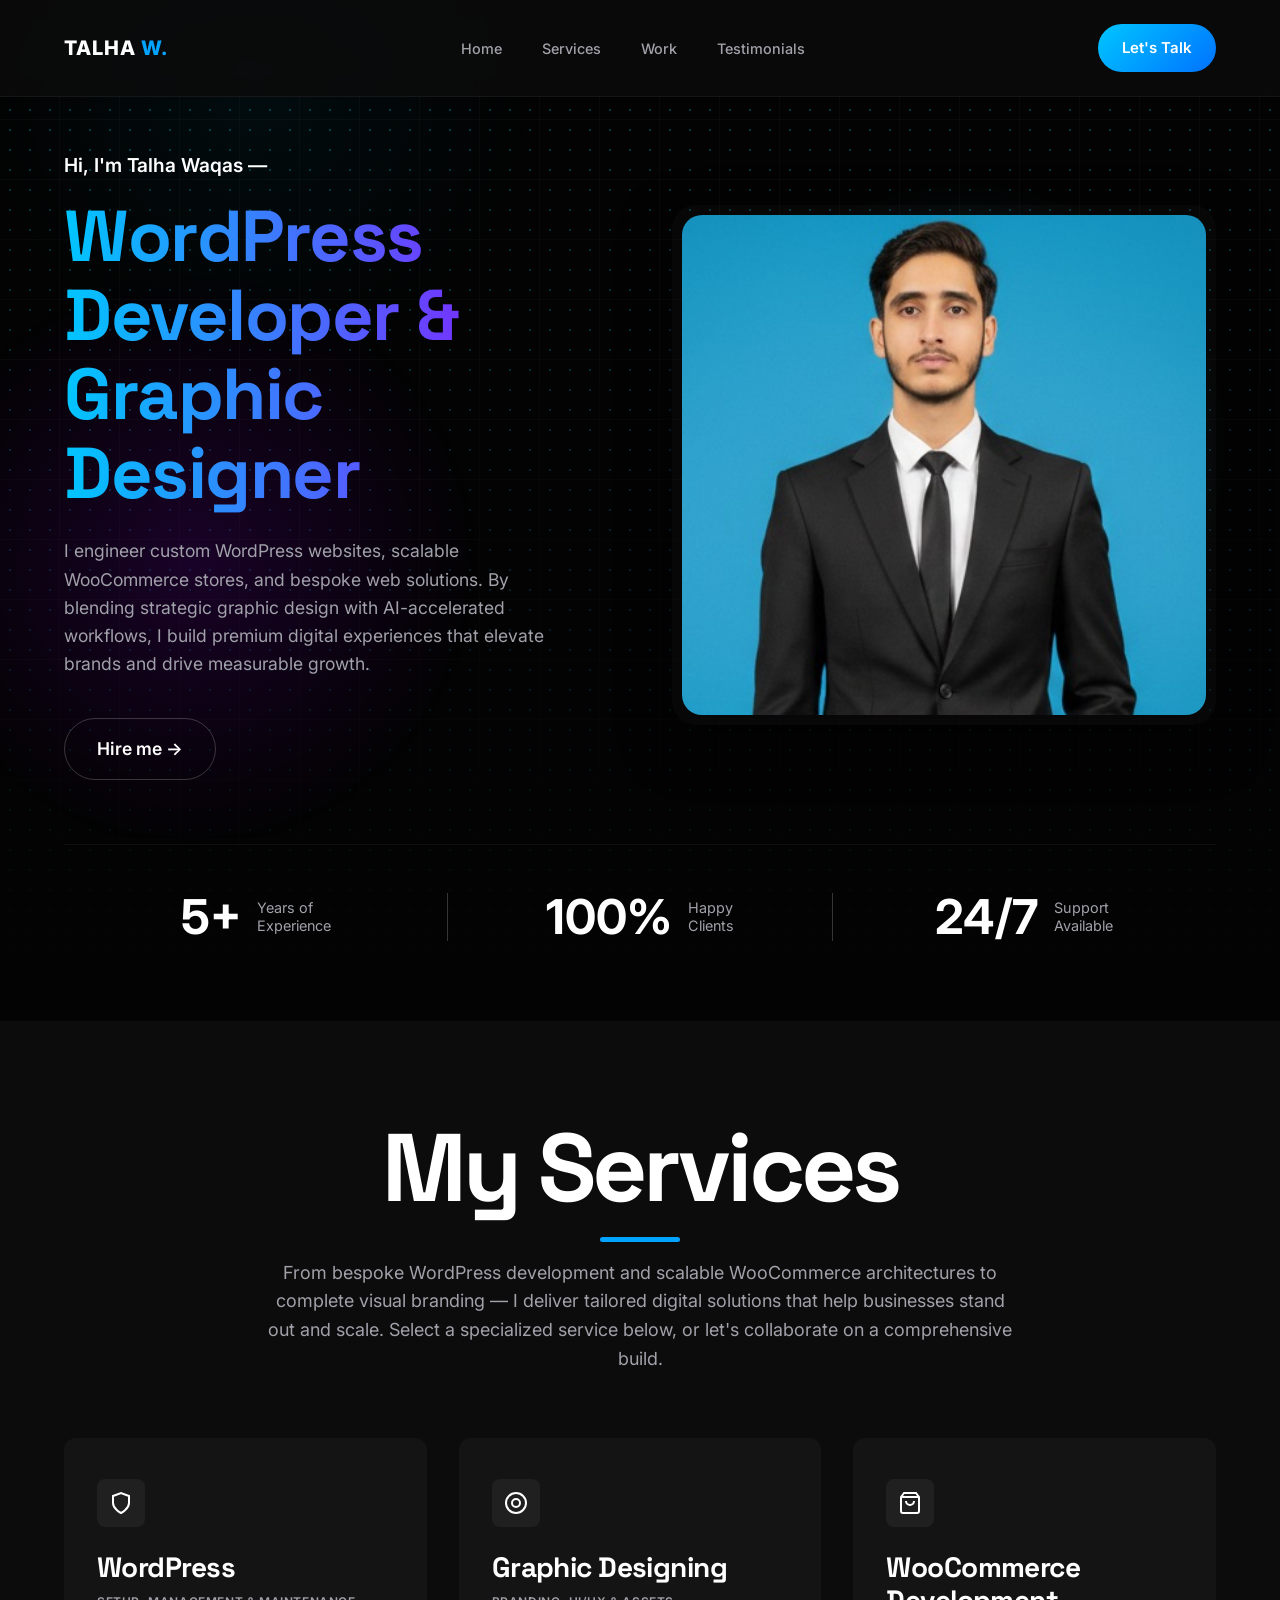
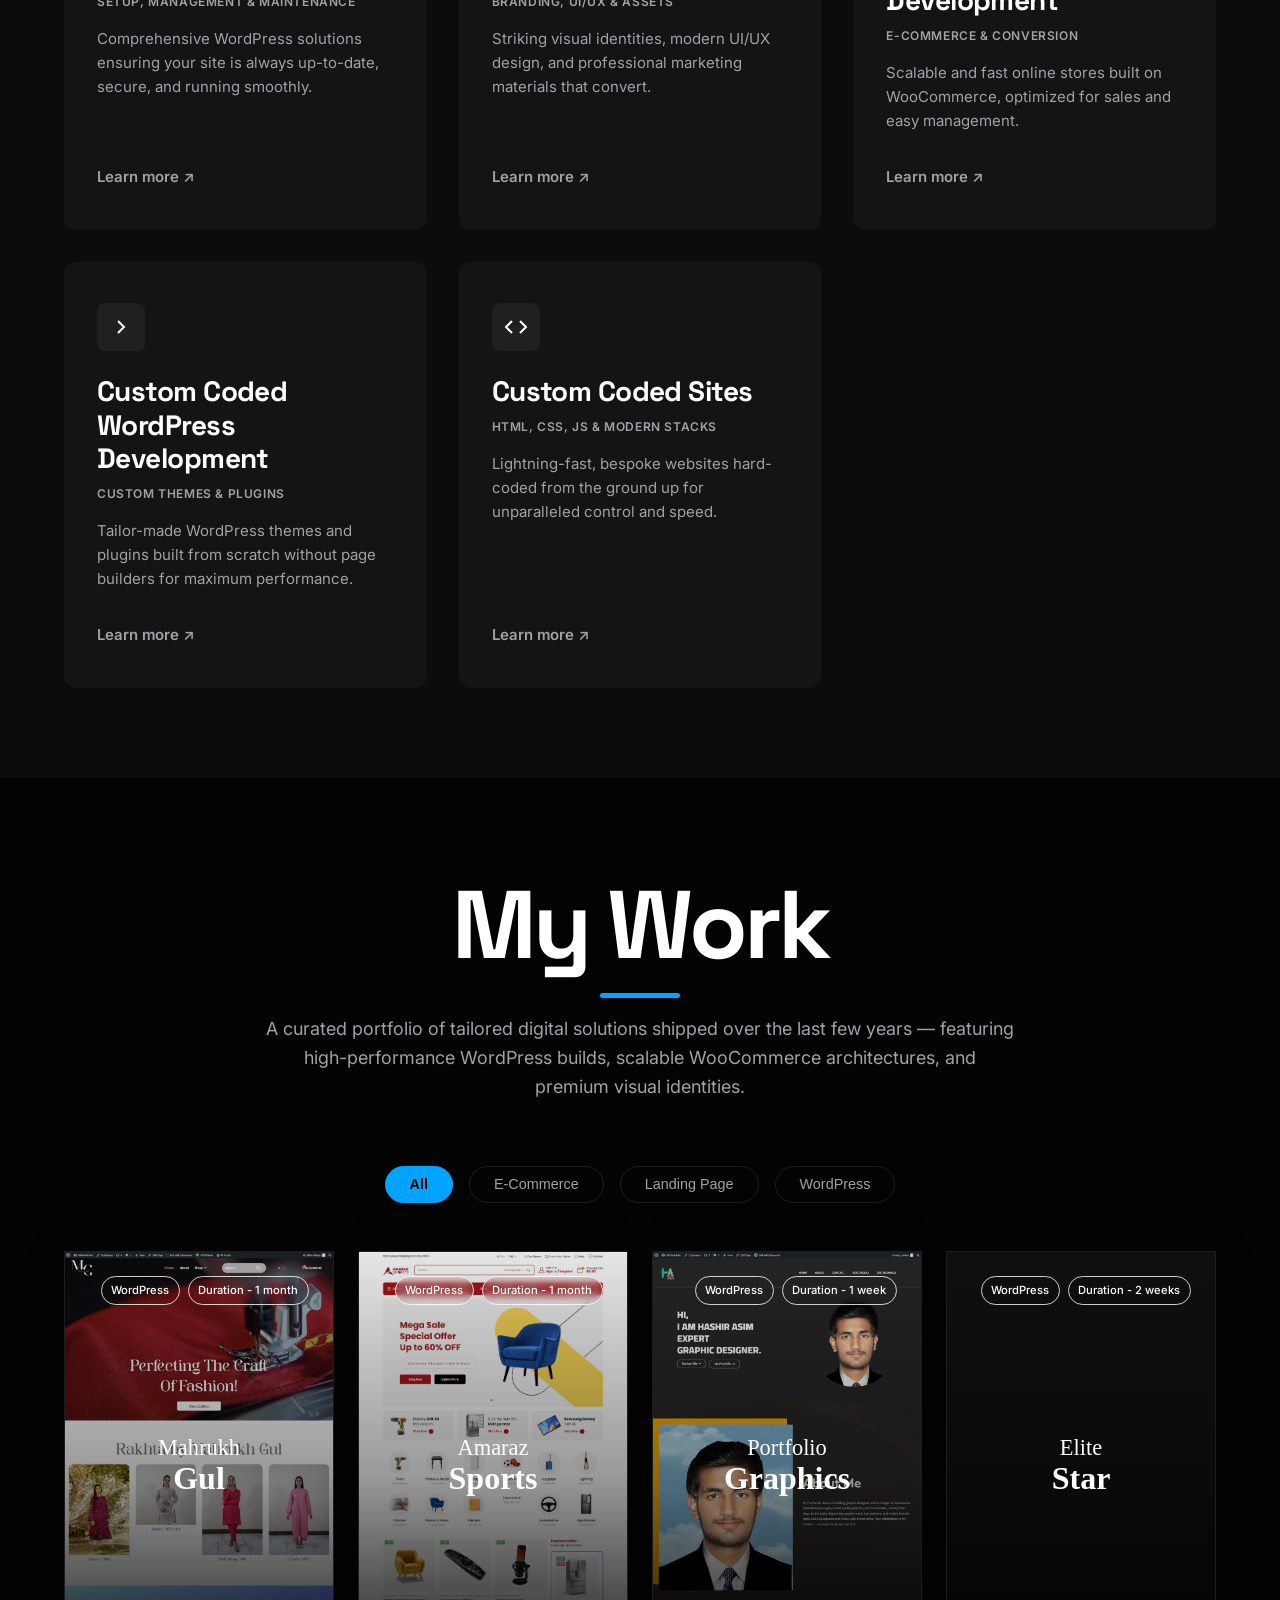
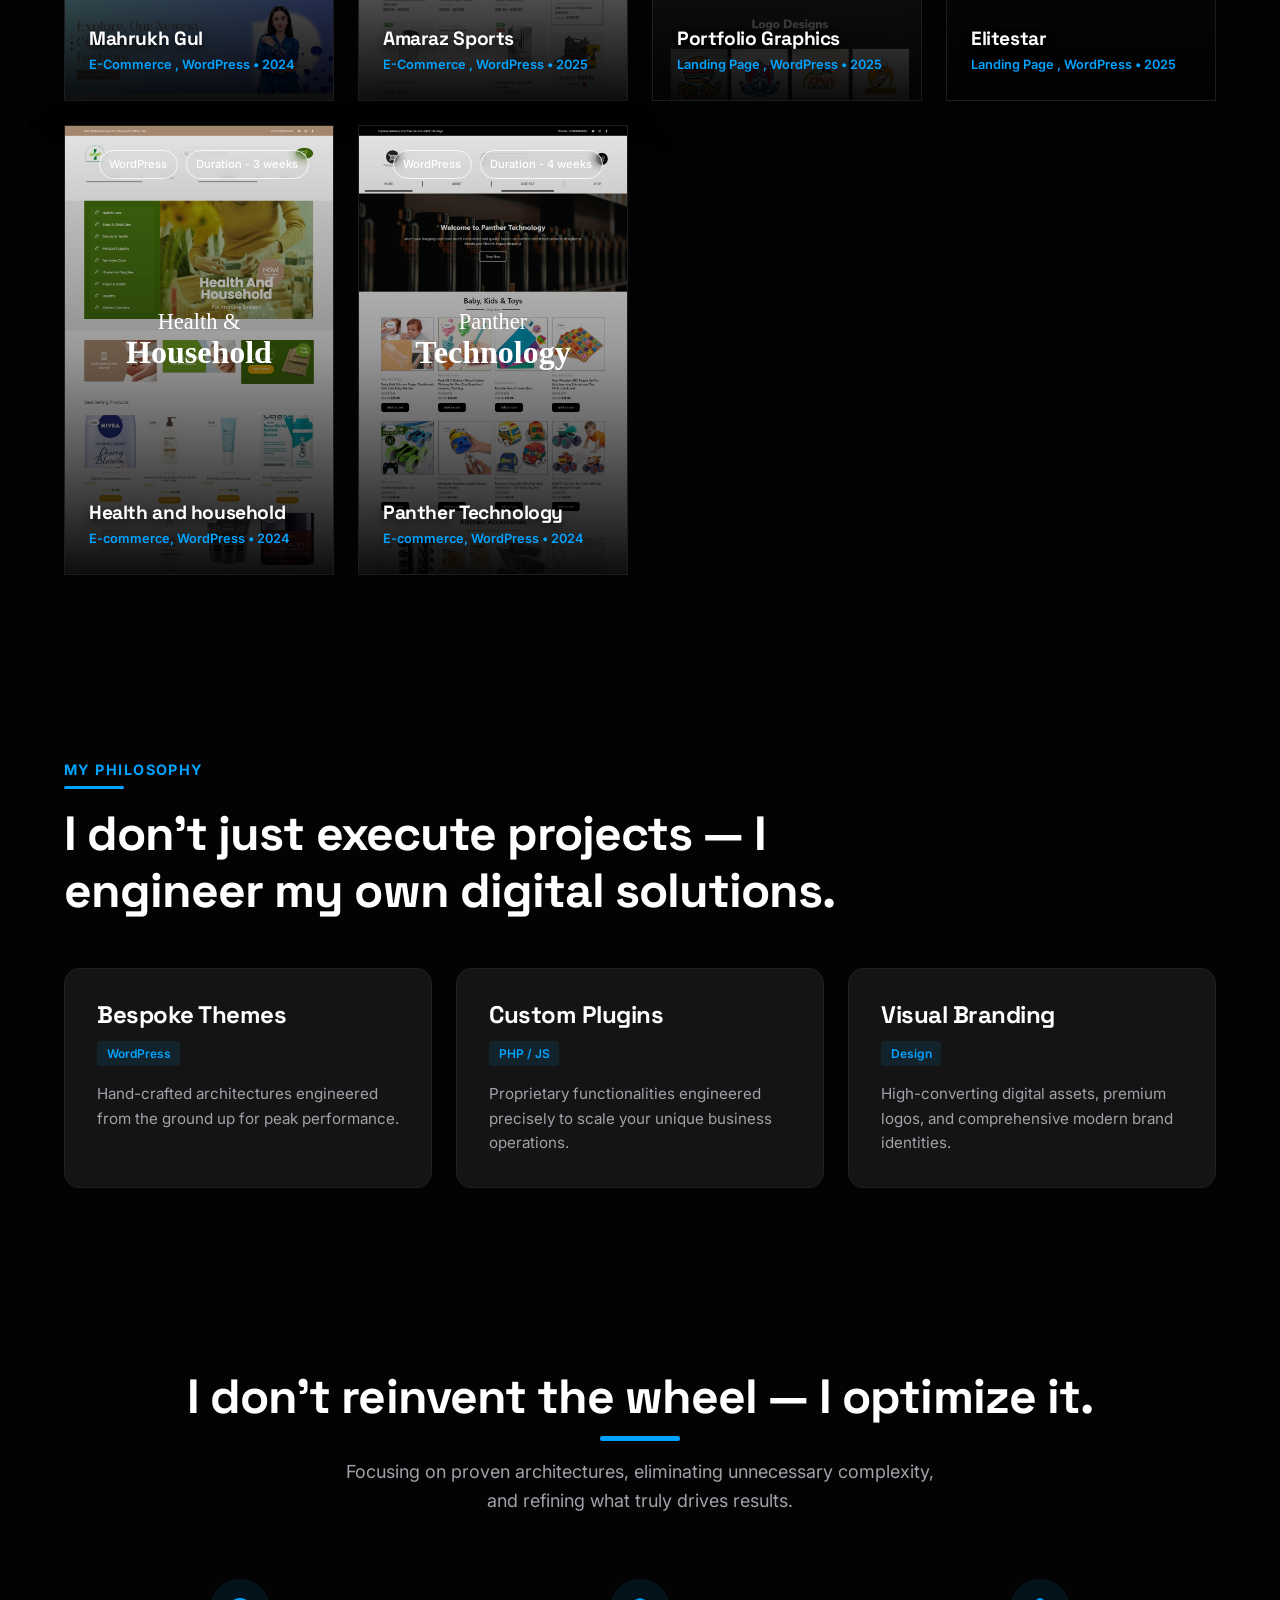
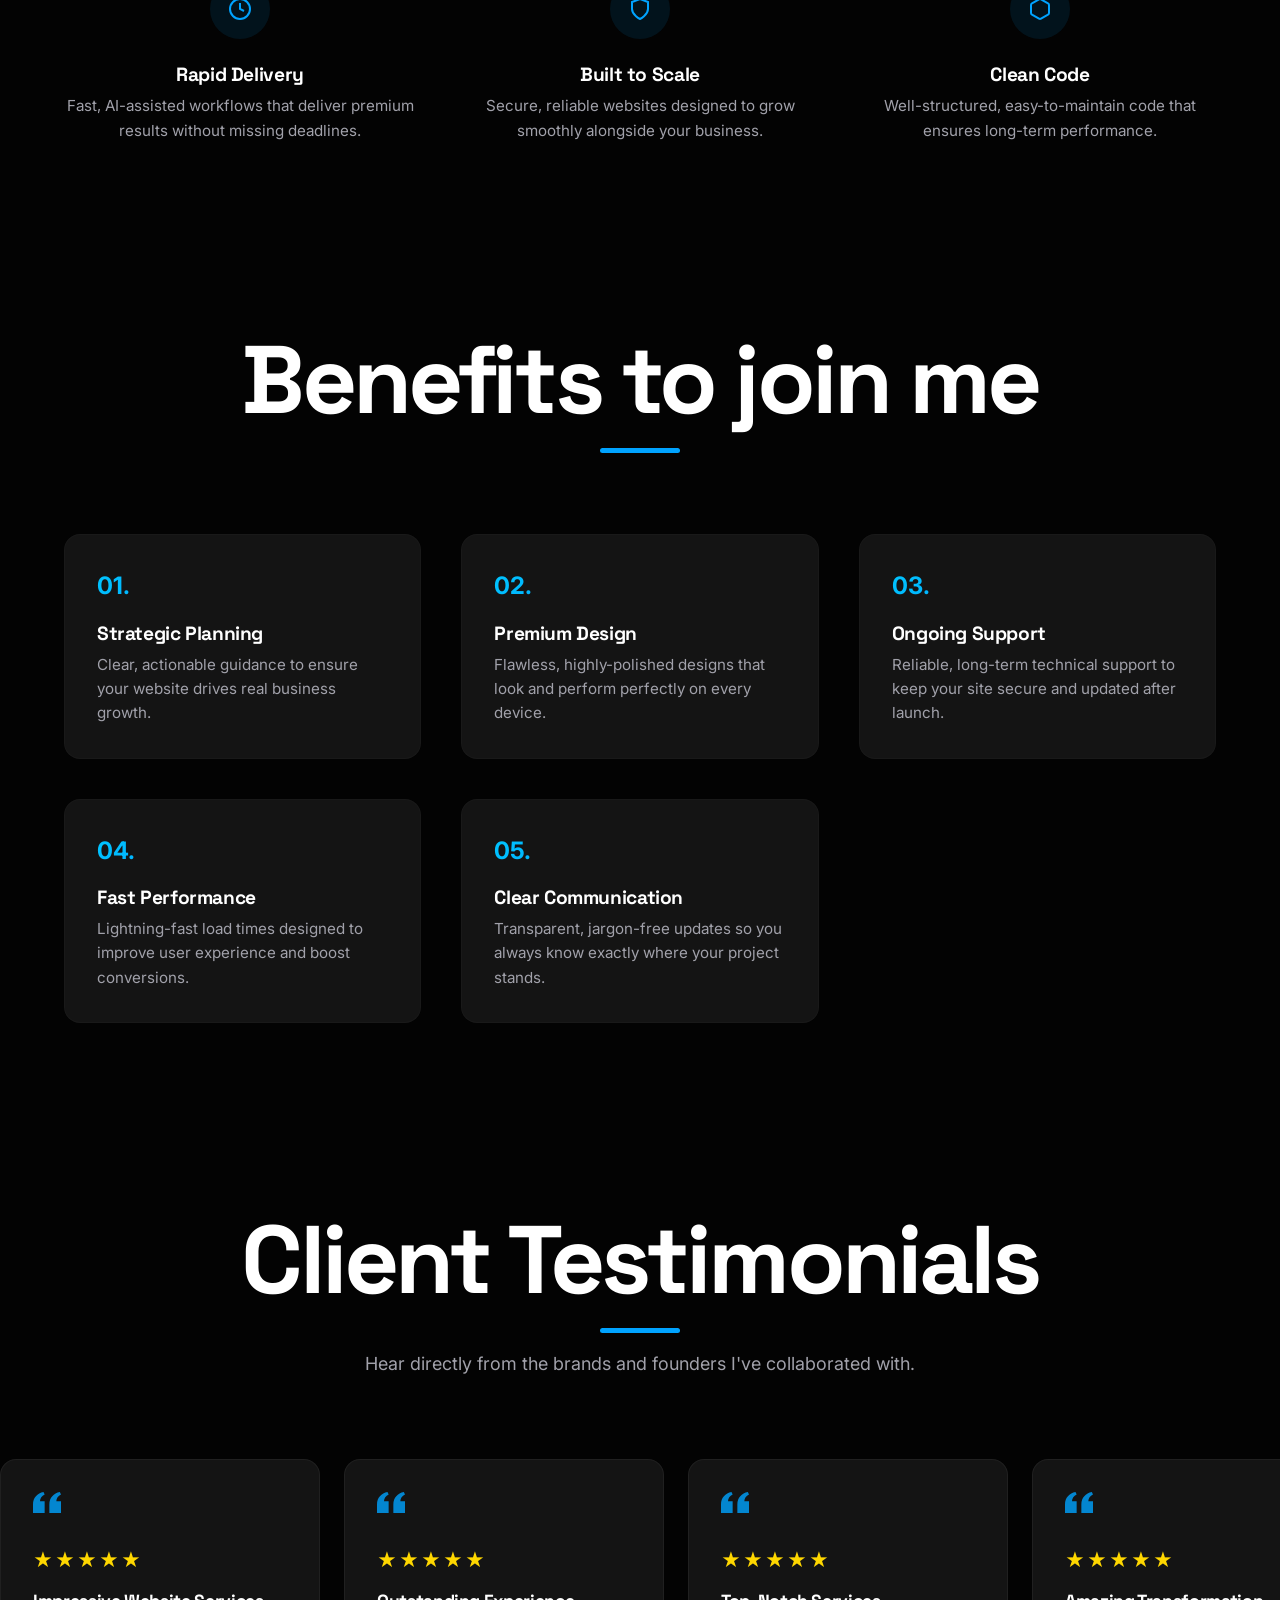
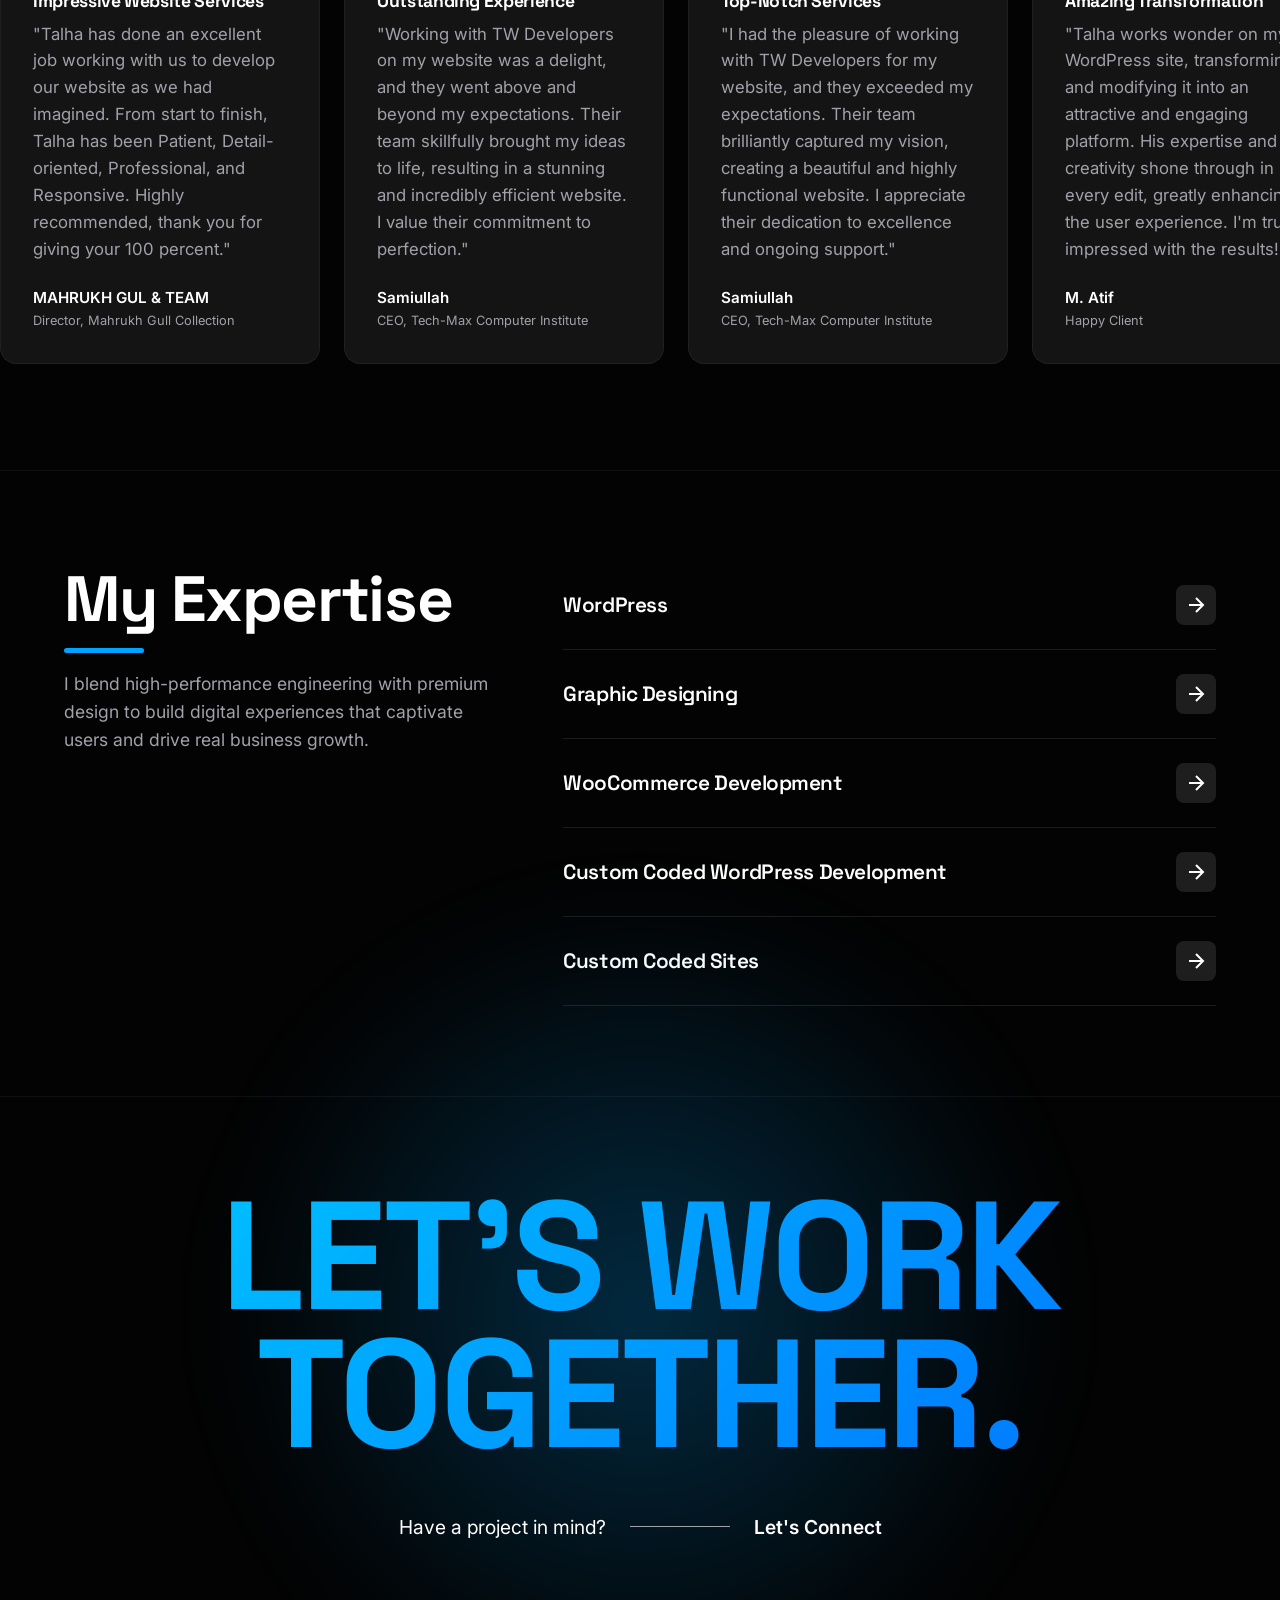
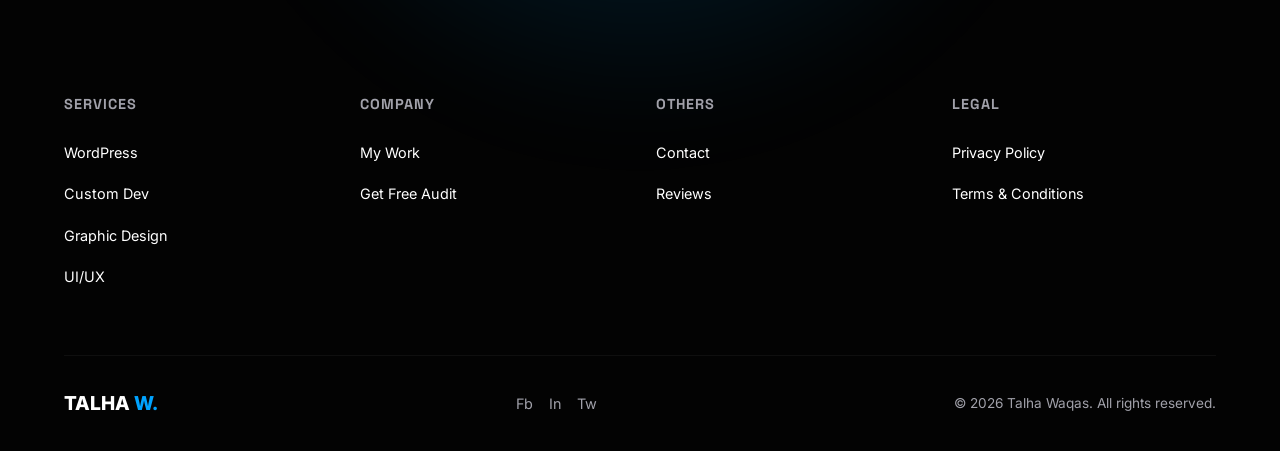
==== commit ed2b163b: "Polish website, fix links, improve responsiveness, and update smooth scroll offset" ====
--- a/index.html
+++ b/index.html
@@ -30,11 +30,10 @@
                     <li><a href="#services">Services</a></li>
                     <li><a href="#work">Work</a></li>
                     <li><a href="#testimonials">Testimonials</a></li>
-                    <li><a href="#contact">Contact</a></li>
                 </ul>
             </nav>
 
-            <a href="#contact" class="btn btn-primary cta-btn">Let's Talk</a>
+            <a href="mailto:hello@example.com" class="btn btn-primary cta-btn">Let's Talk</a>
 
             <button class="mobile-menu-toggle" aria-label="Toggle Menu">
                 <span></span>
@@ -57,7 +56,7 @@
                             build premium digital experiences that elevate brands and drive measurable growth.</p>
 
                         <div class="hero-actions">
-                            <a href="#contact" class="btn btn-outline btn-large hire-me-btn">Hire me &rarr;</a>
+                            <a href="mailto:hello@example.com" class="btn btn-outline btn-large hire-me-btn">Hire me &rarr;</a>
                         </div>
                     </div>
 
@@ -98,7 +97,7 @@
 
                 <div class="services-premium-grid">
                     <!-- Card 1 -->
-                    <a href="#expertise" class="service-card-premium" id="service-wordpress">
+                    <a href="#services" class="service-card-premium" id="service-wordpress">
                         <div class="scp-icon">
                             <svg width="24" height="24" viewBox="0 0 24 24" fill="none" stroke="currentColor"
                                 stroke-width="2">
@@ -113,7 +112,7 @@
                     </a>
 
                     <!-- Card 2 -->
-                    <a href="#expertise" class="service-card-premium" id="service-graphic">
+                    <a href="#services" class="service-card-premium" id="service-graphic">
                         <div class="scp-icon">
                             <svg width="24" height="24" viewBox="0 0 24 24" fill="none" stroke="currentColor"
                                 stroke-width="2">
@@ -129,7 +128,7 @@
                     </a>
 
                     <!-- Card 3 -->
-                    <a href="#expertise" class="service-card-premium" id="service-woocommerce">
+                    <a href="#services" class="service-card-premium" id="service-woocommerce">
                         <div class="scp-icon">
                             <svg width="24" height="24" viewBox="0 0 24 24" fill="none" stroke="currentColor"
                                 stroke-width="2">
@@ -146,7 +145,7 @@
                     </a>
 
                     <!-- Card 4 -->
-                    <a href="#expertise" class="service-card-premium" id="service-custom-wp">
+                    <a href="#services" class="service-card-premium" id="service-custom-wp">
                         <div class="scp-icon">
                             <svg width="24" height="24" viewBox="0 0 24 24" fill="none" stroke="currentColor"
                                 stroke-width="2">
@@ -161,7 +160,7 @@
                     </a>
 
                     <!-- Card 5 -->
-                    <a href="#expertise" class="service-card-premium" id="service-custom-sites">
+                    <a href="#services" class="service-card-premium" id="service-custom-sites">
                         <div class="scp-icon">
                             <svg width="24" height="24" viewBox="0 0 24 24" fill="none" stroke="currentColor"
                                 stroke-width="2">
--- a/style.css
+++ b/style.css
@@ -321,6 +321,18 @@
     transition: 0.3s;
 }
 
+.mobile-menu-toggle.active span:nth-child(1) {
+    transform: rotate(45deg) translate(5px, 5px);
+}
+
+.mobile-menu-toggle.active span:nth-child(2) {
+    opacity: 0;
+}
+
+.mobile-menu-toggle.active span:nth-child(3) {
+    transform: rotate(-45deg) translate(5px, -5px);
+}
+
 /* ==========================================================================
    Hero Section
    ========================================================================== */
@@ -1533,8 +1545,12 @@
 }
 
 @media (max-width: 768px) {
-    .section-spacing {
-        padding: 80px 0;
+    .section-padding {
+        padding: 60px 0;
+    }
+
+    .pt-large {
+        padding-top: 120px;
     }
 
     .desktop-nav {
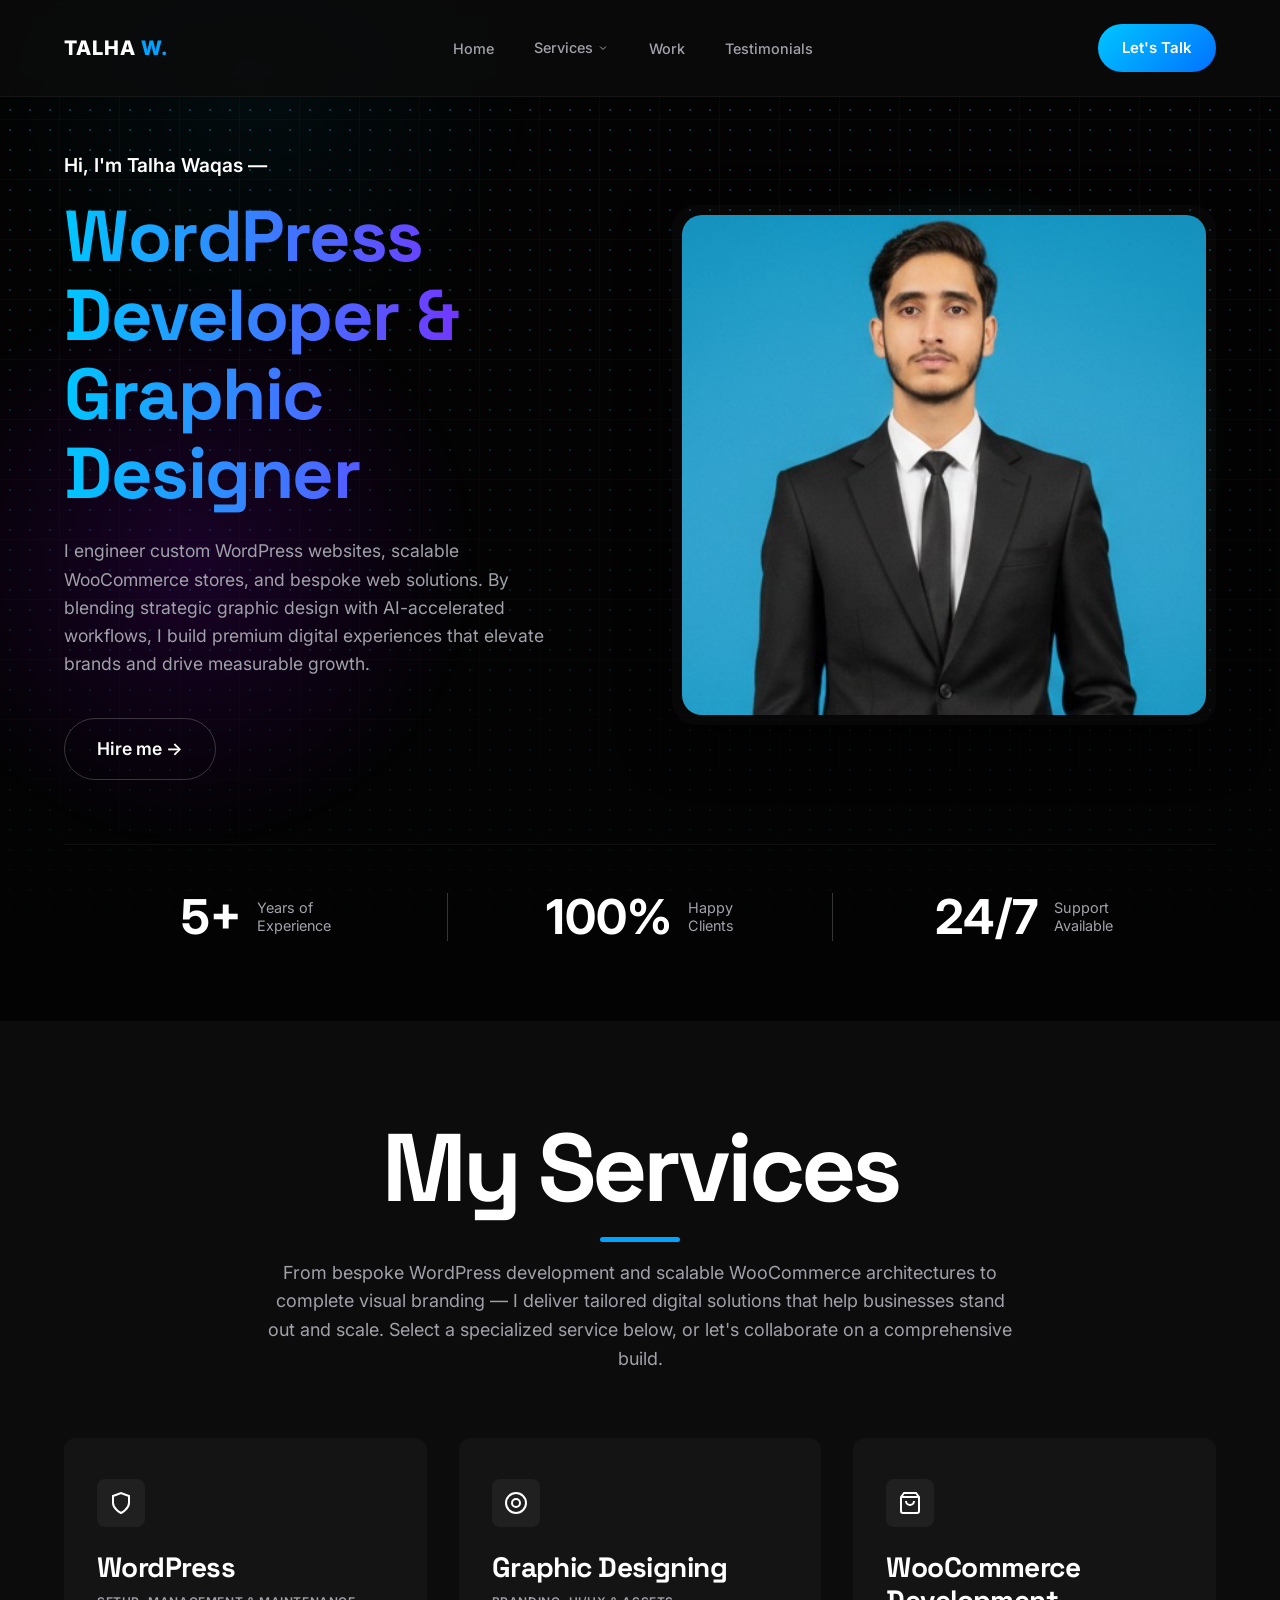
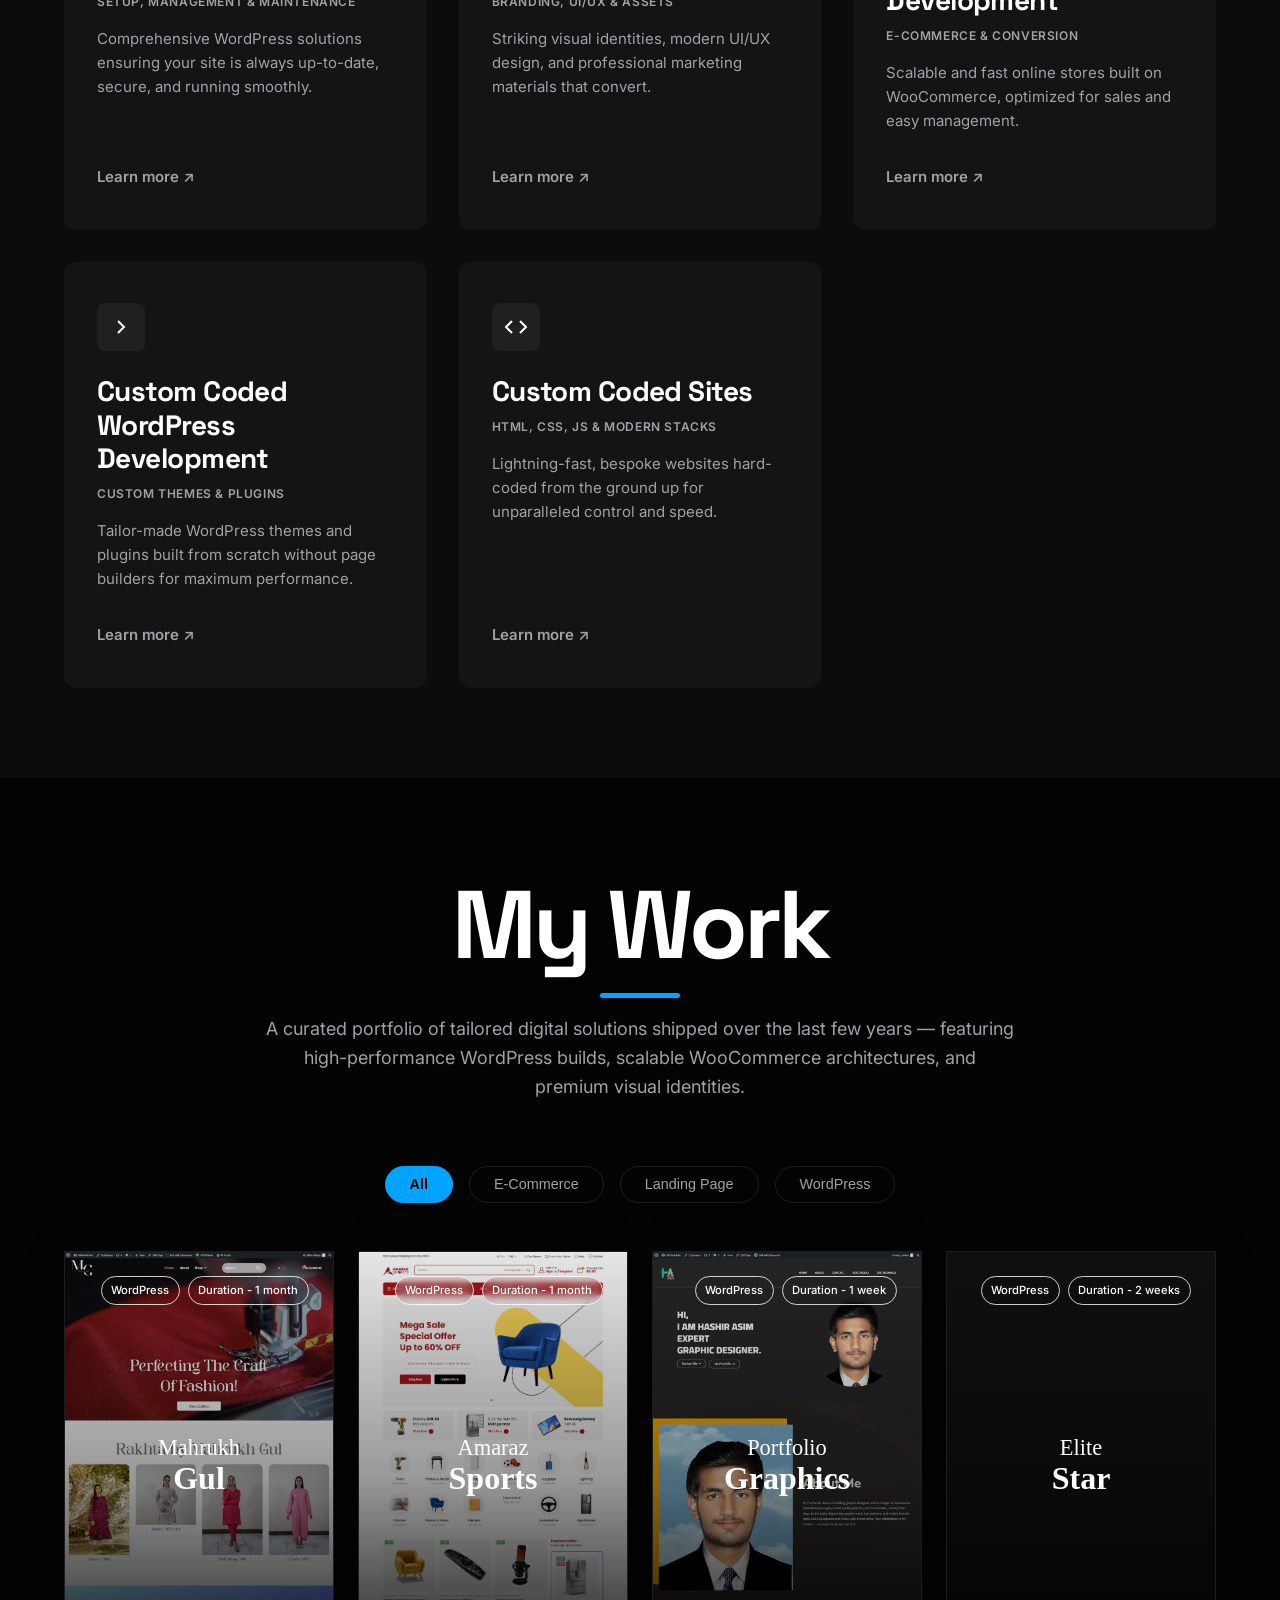
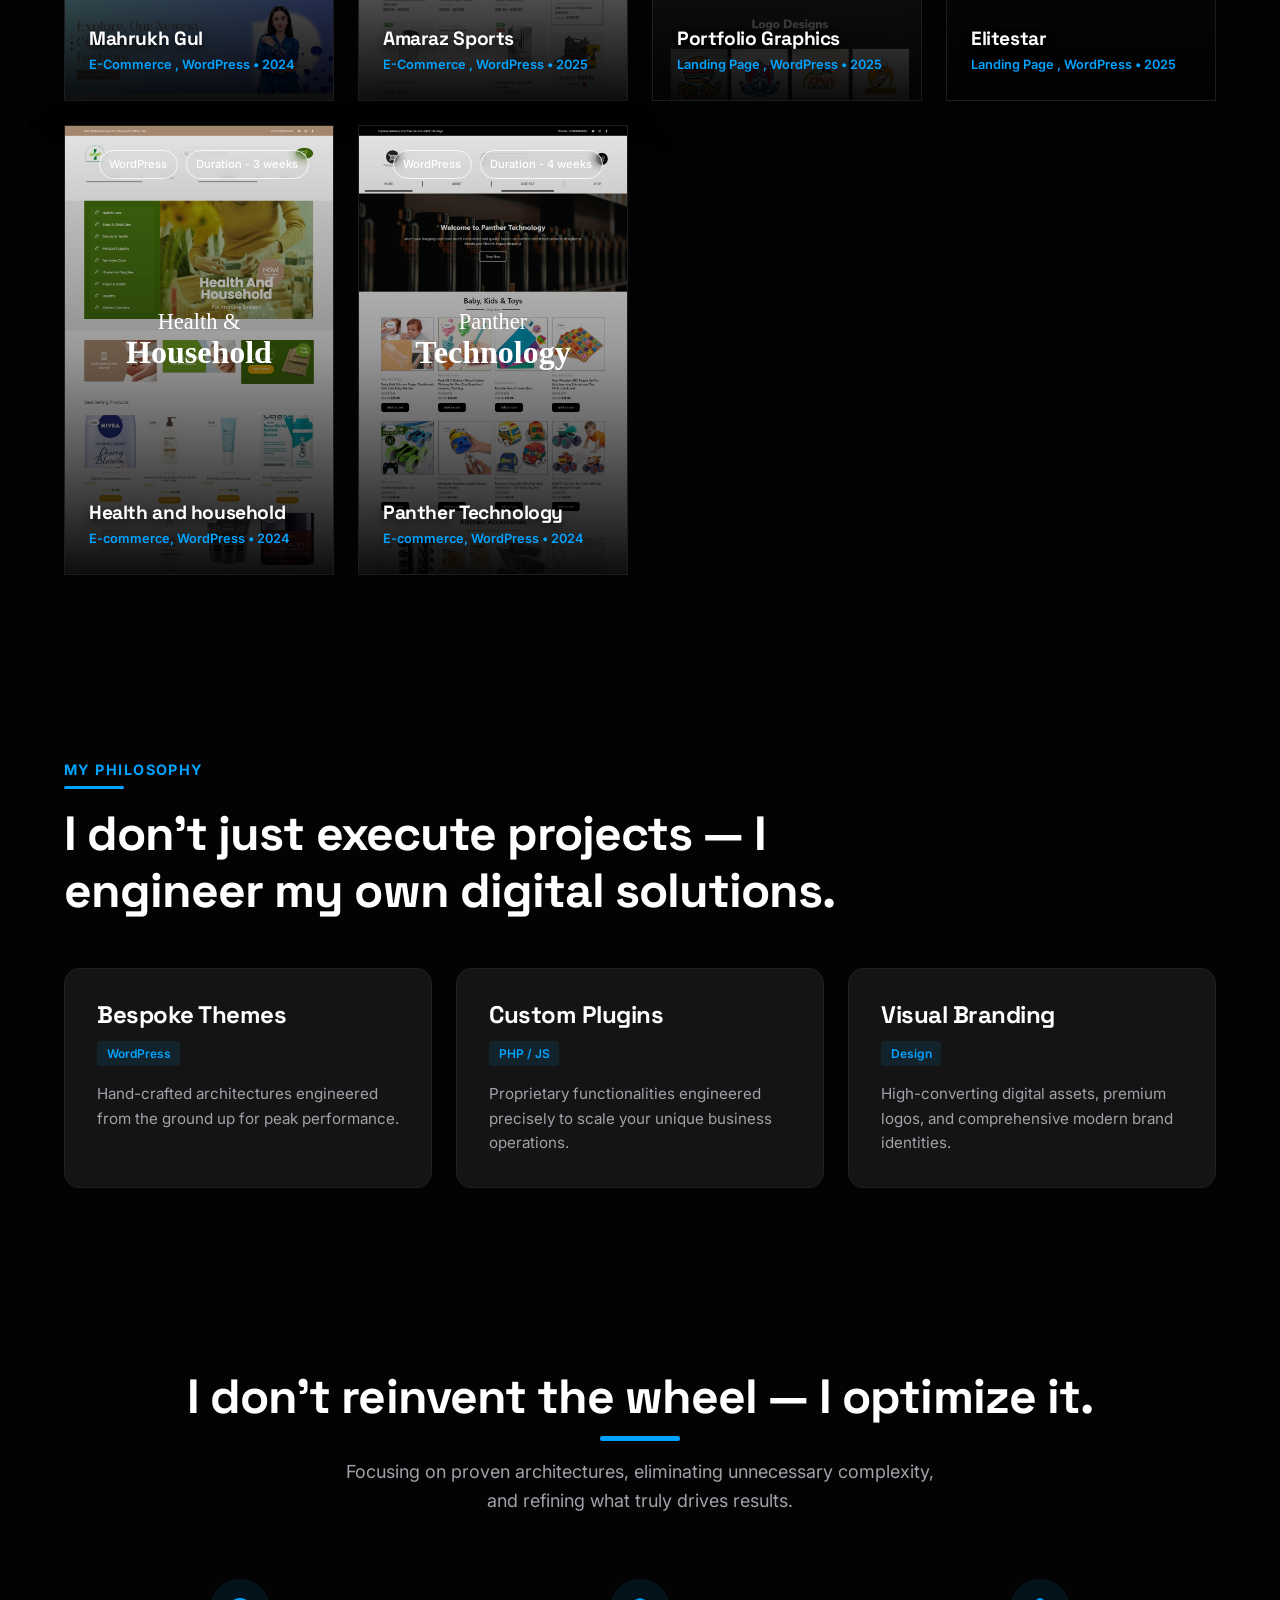
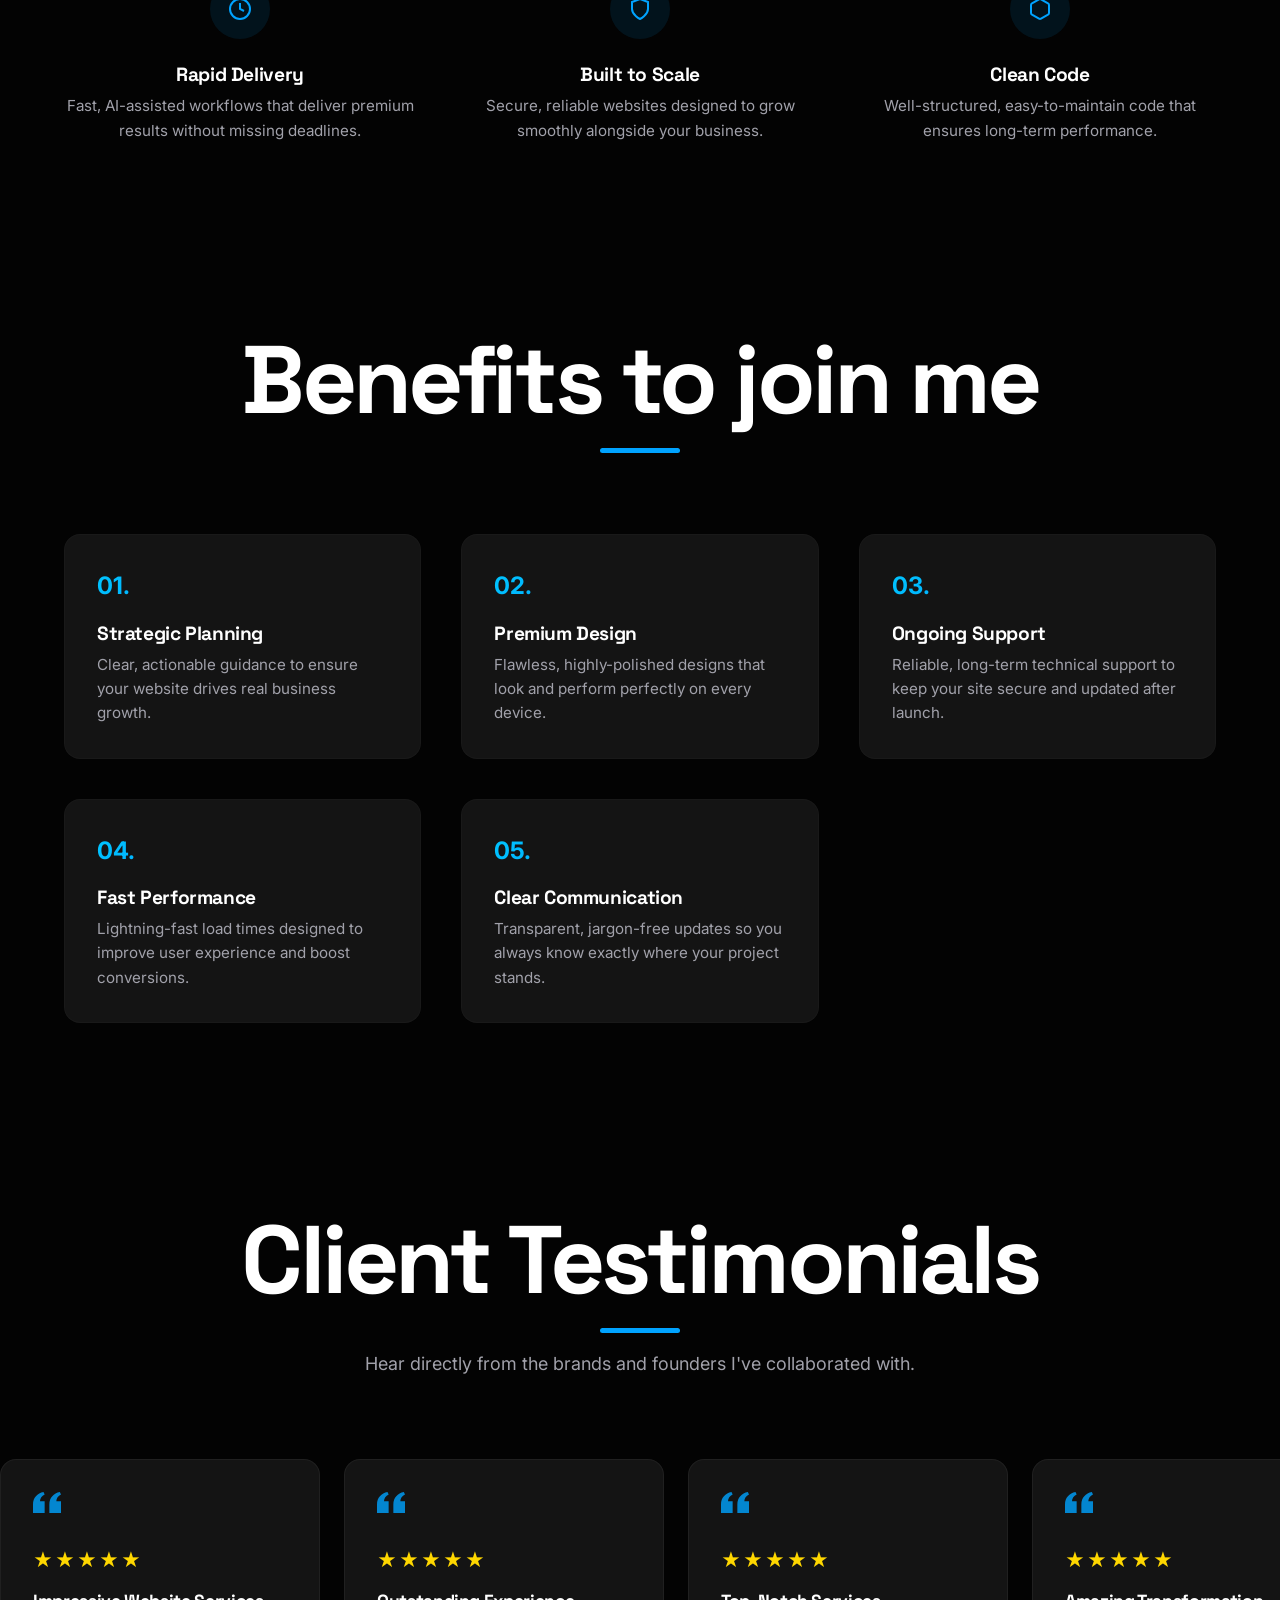
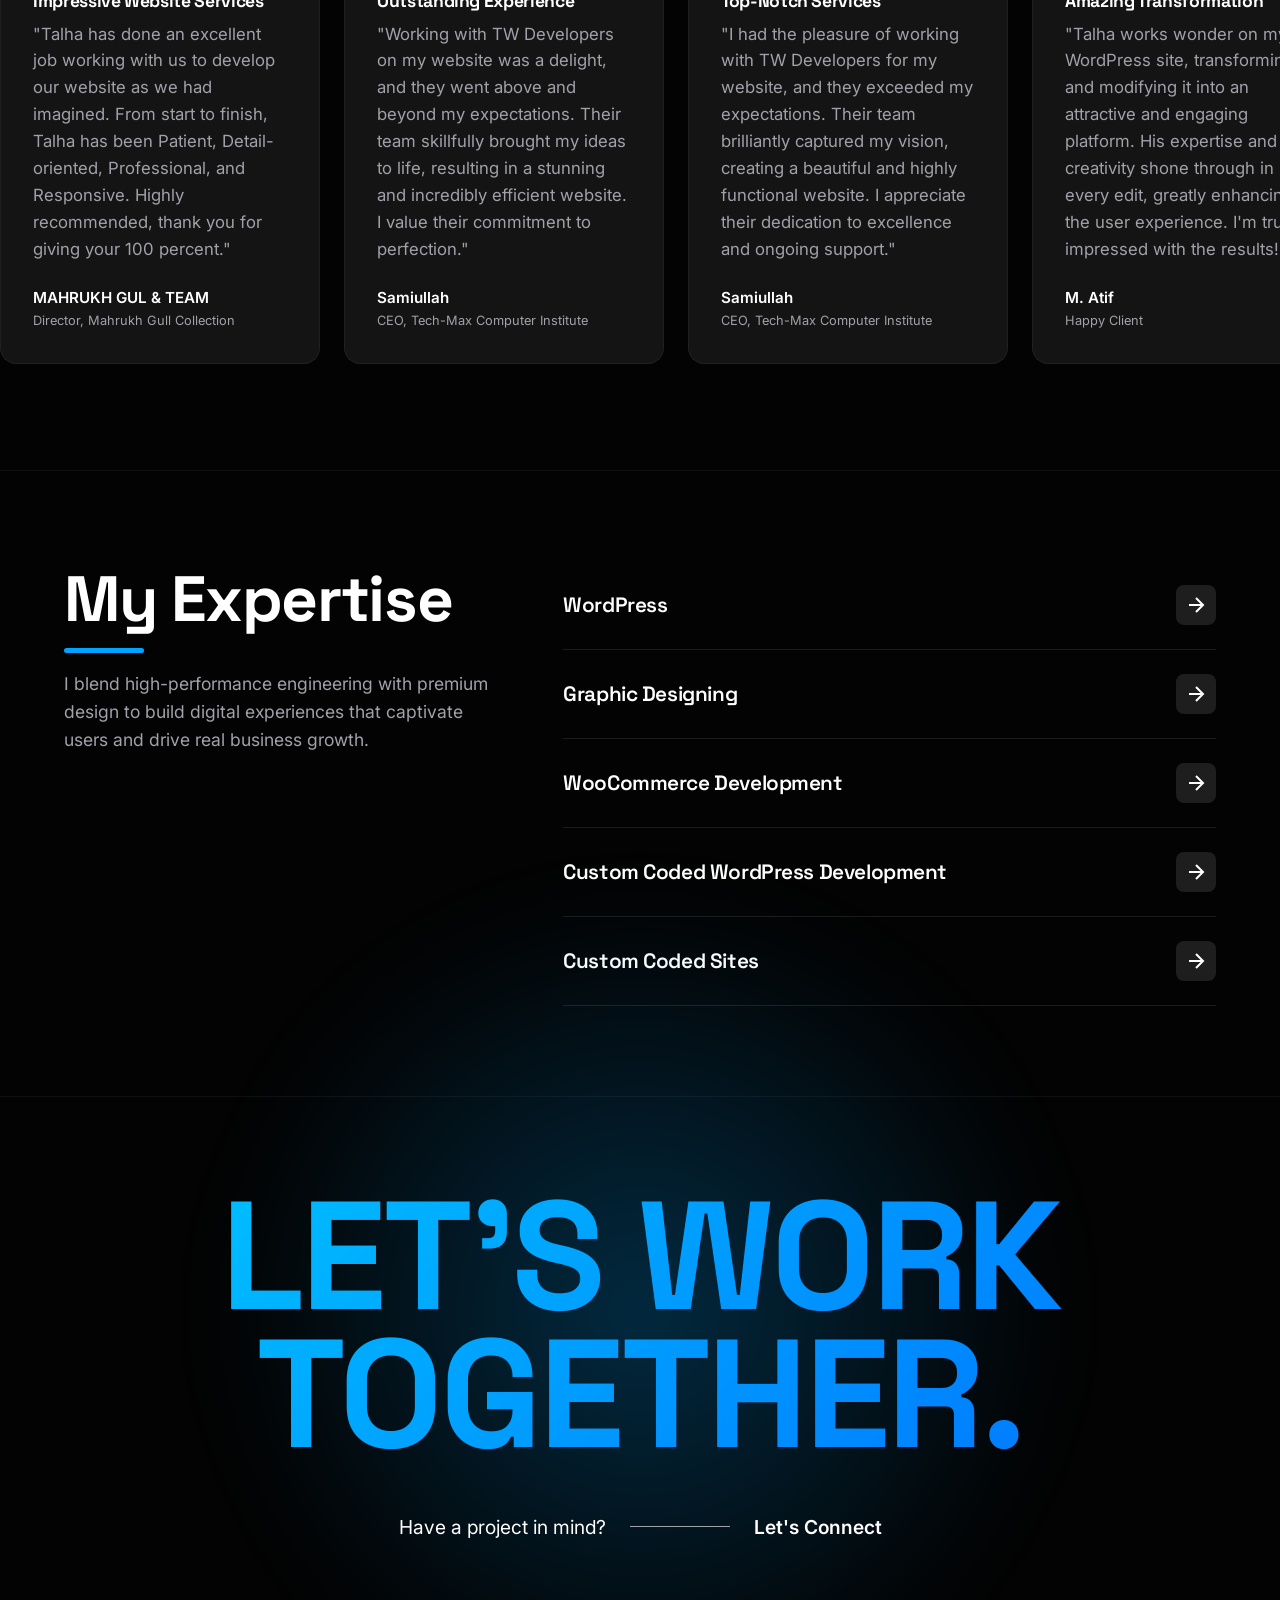
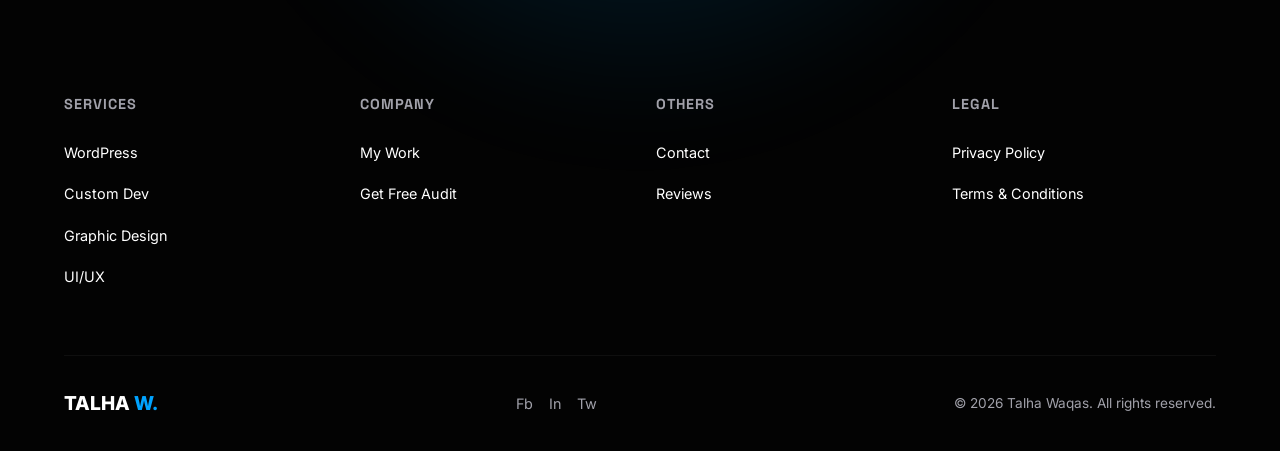
==== commit edc6432c: "feat: add services mega menu with smooth animations" ====
--- a/index.html
+++ b/index.html
@@ -27,7 +27,55 @@
             <nav class="desktop-nav">
                 <ul class="nav-links">
                     <li><a href="#home">Home</a></li>
-                    <li><a href="#services">Services</a></li>
+                    <li class="has-dropdown">
+                        <a href="#services">Services <svg width="12" height="12" viewBox="0 0 24 24" fill="none" stroke="currentColor" stroke-width="2" class="dropdown-icon"><polyline points="6 9 12 15 18 9"></polyline></svg></a>
+                        <div class="mega-menu">
+                            <div class="mega-menu-grid">
+                                <a href="#service-wordpress" class="mega-menu-item">
+                                    <div class="mmi-icon"><svg width="20" height="20" viewBox="0 0 24 24" fill="none" stroke="currentColor" stroke-width="2"><path d="M12 22s8-4 8-10V5l-8-3-8 3v7c0 6 8 10 8 10z"></path></svg></div>
+                                    <div class="mmi-content">
+                                        <h4>WordPress</h4>
+                                        <p>Setup, Management & Maintenance</p>
+                                    </div>
+                                </a>
+                                <a href="#service-graphic" class="mega-menu-item">
+                                    <div class="mmi-icon"><svg width="20" height="20" viewBox="0 0 24 24" fill="none" stroke="currentColor" stroke-width="2"><circle cx="12" cy="12" r="10"></circle><circle cx="12" cy="12" r="4"></circle></svg></div>
+                                    <div class="mmi-content">
+                                        <h4>Graphic Designing</h4>
+                                        <p>Branding, UI/UX & Assets</p>
+                                    </div>
+                                </a>
+                                <a href="#service-woocommerce" class="mega-menu-item">
+                                    <div class="mmi-icon"><svg width="20" height="20" viewBox="0 0 24 24" fill="none" stroke="currentColor" stroke-width="2"><path d="M6 2L3 6v14a2 2 0 0 0 2 2h14a2 2 0 0 0 2-2V6l-3-4z"></path><line x1="3" y1="6" x2="21" y2="6"></line><path d="M16 10a4 4 0 0 1-8 0"></path></svg></div>
+                                    <div class="mmi-content">
+                                        <h4>WooCommerce Development</h4>
+                                        <p>E-Commerce & Conversion</p>
+                                    </div>
+                                </a>
+                                <a href="#service-custom-wp" class="mega-menu-item">
+                                    <div class="mmi-icon"><svg width="20" height="20" viewBox="0 0 24 24" fill="none" stroke="currentColor" stroke-width="2"><polyline points="9 18 15 12 9 6"></polyline></svg></div>
+                                    <div class="mmi-content">
+                                        <h4>Custom Coded WordPress</h4>
+                                        <p>Custom Themes & Plugins</p>
+                                    </div>
+                                </a>
+                                <a href="#service-custom-sites" class="mega-menu-item">
+                                    <div class="mmi-icon"><svg width="20" height="20" viewBox="0 0 24 24" fill="none" stroke="currentColor" stroke-width="2"><polyline points="16 18 22 12 16 6"></polyline><polyline points="8 6 2 12 8 18"></polyline></svg></div>
+                                    <div class="mmi-content">
+                                        <h4>Custom Coded Sites</h4>
+                                        <p>HTML, CSS, JS & Modern Stacks</p>
+                                    </div>
+                                </a>
+                            </div>
+                            
+                            <div class="mega-menu-cta">
+                                <h4>Not sure what you need?</h4>
+                                <p>Most projects are a mix. Tell me what you're building and I'll point you the right way.</p>
+                                <a href="mailto:hello@example.com" class="btn cta-blue">Book a 30-min call &rarr;</a>
+                                <a href="#services" class="view-all-link">View all services</a>
+                            </div>
+                        </div>
+                    </li>
                     <li><a href="#work">Work</a></li>
                     <li><a href="#testimonials">Testimonials</a></li>
                 </ul>
--- a/style.css
+++ b/style.css
@@ -46,6 +46,9 @@
 
 html {
     scroll-behavior: smooth;
+    overflow-x: hidden;
+    width: 100%;
+    max-width: 100%;
 }
 
 body {
@@ -56,6 +59,8 @@
     line-height: var(--lh-body);
     overflow-x: hidden;
     position: relative;
+    width: 100%;
+    max-width: 100%;
     -webkit-font-smoothing: antialiased;
     -moz-osx-font-smoothing: grayscale;
 }
@@ -305,6 +310,180 @@
     width: 100%;
 }
 
+.has-dropdown {
+    position: relative;
+    display: flex;
+    align-items: center;
+}
+
+.has-dropdown > a {
+    display: flex;
+    align-items: center;
+    gap: 0.25rem;
+}
+
+.dropdown-icon {
+    transition: transform 0.3s ease;
+}
+
+.has-dropdown:hover .dropdown-icon {
+    transform: rotate(180deg);
+}
+
+.mega-menu {
+    position: absolute;
+    top: calc(100% + 15px);
+    left: -200px;
+    background: #141414;
+    border: 1px solid rgba(255, 255, 255, 0.08);
+    border-radius: 16px;
+    padding: 1.2rem;
+    width: 800px;
+    display: grid;
+    grid-template-columns: 2fr 1fr;
+    gap: 1.5rem;
+    opacity: 0;
+    visibility: hidden;
+    transition: all 0.5s cubic-bezier(0.23, 1, 0.32, 1);
+    box-shadow: 0 10px 40px rgba(0, 0, 0, 0.5);
+    z-index: 1001;
+    transform: translateY(10px);
+}
+
+.has-dropdown:hover .mega-menu {
+    opacity: 1;
+    visibility: visible;
+    transform: translateY(0);
+}
+
+.mega-menu::before {
+    content: '';
+    position: absolute;
+    top: -20px;
+    left: 0;
+    right: 0;
+    height: 20px;
+}
+
+.mega-menu-grid {
+    display: grid;
+    grid-template-columns: repeat(2, 1fr);
+    gap: 0.5rem;
+}
+
+.mega-menu-item {
+    display: flex;
+    gap: 1rem;
+    padding: 0.8rem;
+    border-radius: 8px;
+    transition: all 0.5s cubic-bezier(0.23, 1, 0.32, 1);
+    text-decoration: none;
+    align-items: flex-start;
+}
+
+.mega-menu-item:hover {
+    background: rgba(0, 163, 255, 0.05);
+    transform: translateX(5px);
+}
+
+.mega-menu-item::after {
+    display: none !important;
+}
+
+.mmi-icon {
+    width: 36px;
+    height: 36px;
+    background: rgba(255, 255, 255, 0.05);
+    border-radius: 8px;
+    display: flex;
+    align-items: center;
+    justify-content: center;
+    flex-shrink: 0;
+    color: var(--text-primary);
+    border: 1px solid rgba(255, 255, 255, 0.05);
+    transition: all 0.5s cubic-bezier(0.23, 1, 0.32, 1);
+}
+
+.mega-menu-item:hover .mmi-icon {
+    color: var(--accent-blue);
+    border-color: rgba(0, 163, 255, 0.2);
+    transform: scale(1.1);
+}
+
+.mmi-content h4 {
+    font-size: 0.95rem;
+    color: var(--text-primary);
+    margin-bottom: 0.25rem;
+    font-family: var(--font-body);
+    transition: color 0.4s ease;
+}
+
+.mega-menu-item:hover .mmi-content h4 {
+    color: var(--accent-blue);
+}
+
+.mmi-content p {
+    font-size: 0.8rem;
+    color: var(--text-secondary);
+    line-height: 1.3;
+}
+
+.mega-menu-cta {
+    background: #1C1C1C;
+    border-radius: 12px;
+    padding: 1.5rem;
+    display: flex;
+    flex-direction: column;
+    justify-content: center;
+    border: 1px solid rgba(255, 255, 255, 0.05);
+}
+
+.mega-menu-cta h4 {
+    font-size: 1.1rem;
+    color: var(--text-primary);
+    margin-bottom: 0.5rem;
+}
+
+.mega-menu-cta p {
+    font-size: 0.85rem;
+    color: var(--text-secondary);
+    margin-bottom: 1.5rem;
+    line-height: 1.5;
+}
+
+.cta-blue {
+    background: var(--accent-blue) !important;
+    color: #fff !important;
+    font-weight: 600;
+    border-radius: 100px;
+    text-align: center;
+    padding: 0.75rem 1rem !important;
+    display: flex;
+    align-items: center;
+    justify-content: center;
+    gap: 0.5rem;
+    transition: all 0.3s ease;
+    border: none;
+}
+
+.cta-blue:hover {
+    transform: translateY(-2px);
+    box-shadow: 0 4px 15px rgba(0, 163, 255, 0.4);
+    background: #0088cc !important;
+}
+
+.view-all-link {
+    color: var(--accent-blue) !important;
+    font-size: 0.9rem;
+    font-weight: 600;
+    text-align: left;
+    margin-top: 1.25rem;
+    display: inline-block;
+}
+.view-all-link::after {
+    display: none !important;
+}
+
 .mobile-menu-toggle {
     display: none;
     background: transparent;
@@ -1600,8 +1779,16 @@
         flex-direction: column;
     }
 
-    .features-grid {
+    .features-grid, .software-grid, .benefits-grid {
         grid-template-columns: 1fr;
+    }
+
+    .section-heading-large {
+        font-size: clamp(2.5rem, 8vw, 4rem);
+    }
+
+    .hero-title {
+        font-size: clamp(2.5rem, 8vw, 4rem);
     }
 
     .cta-bottom {
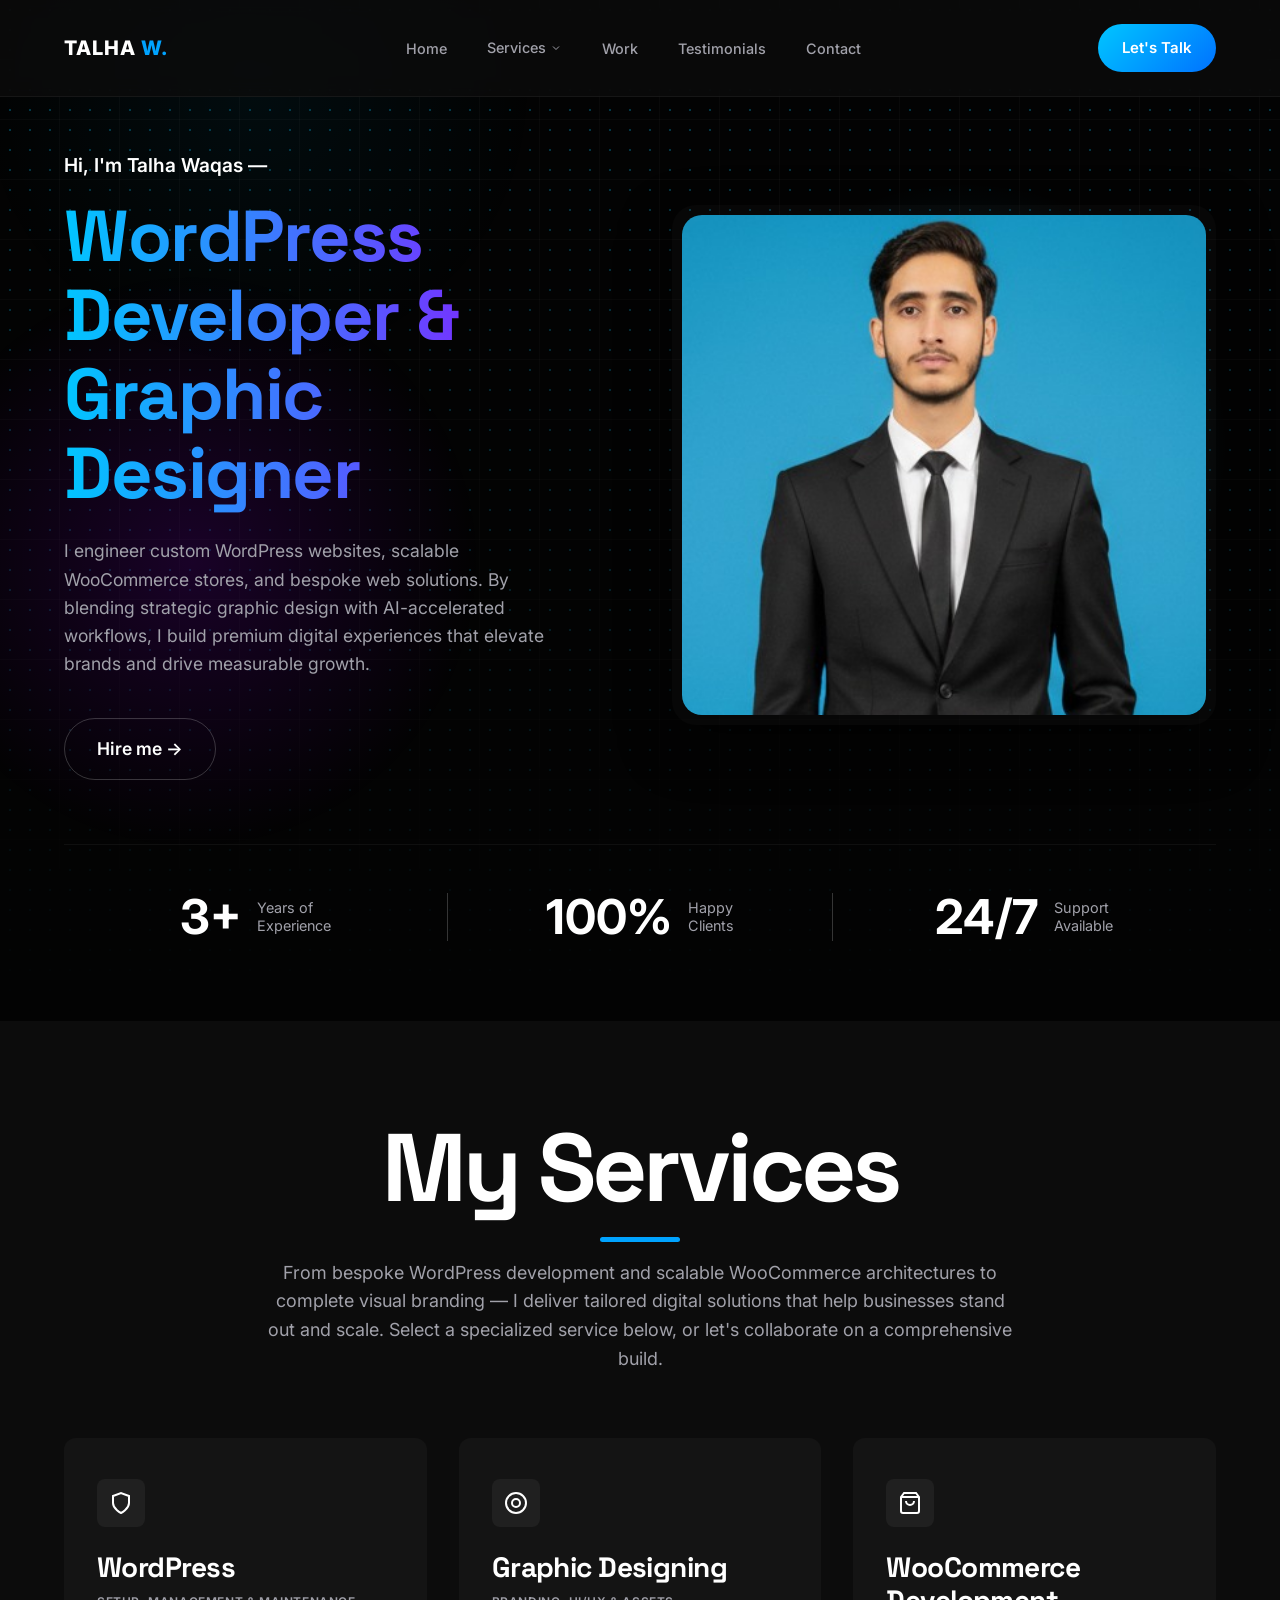
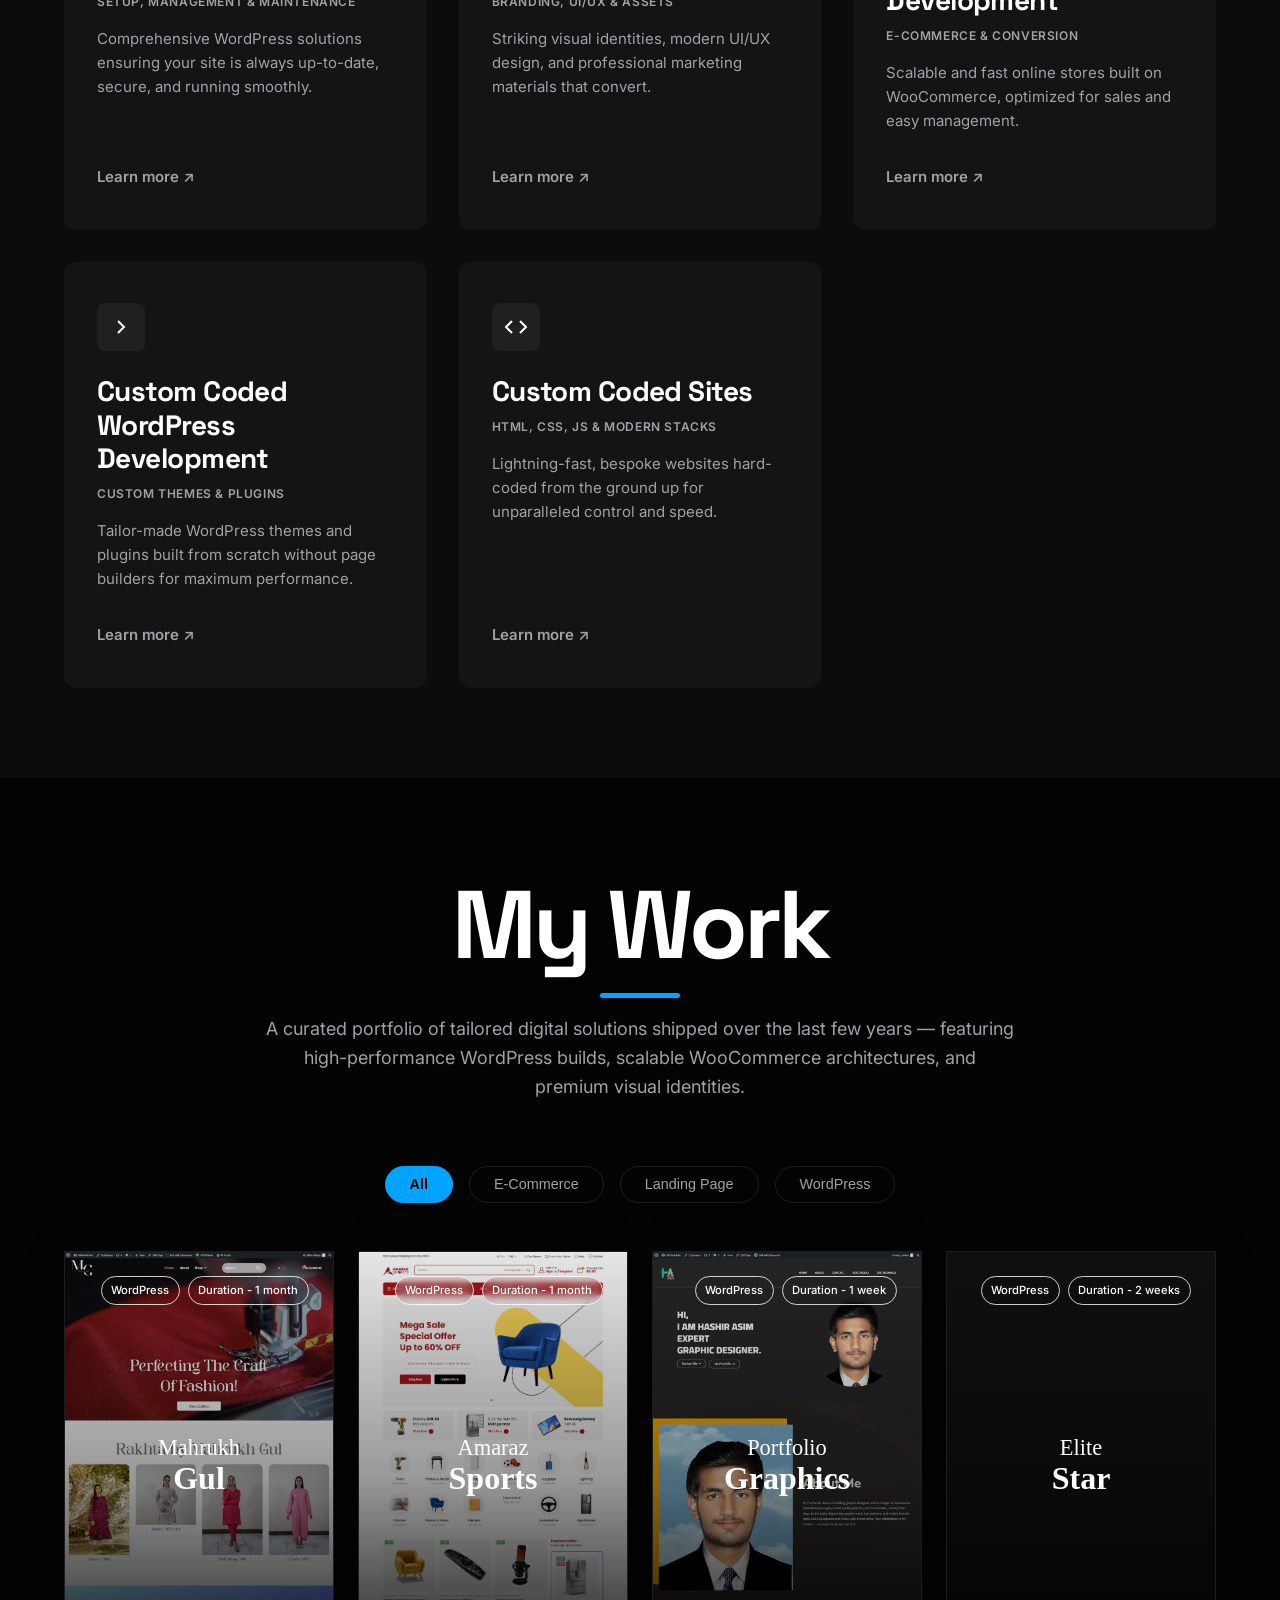
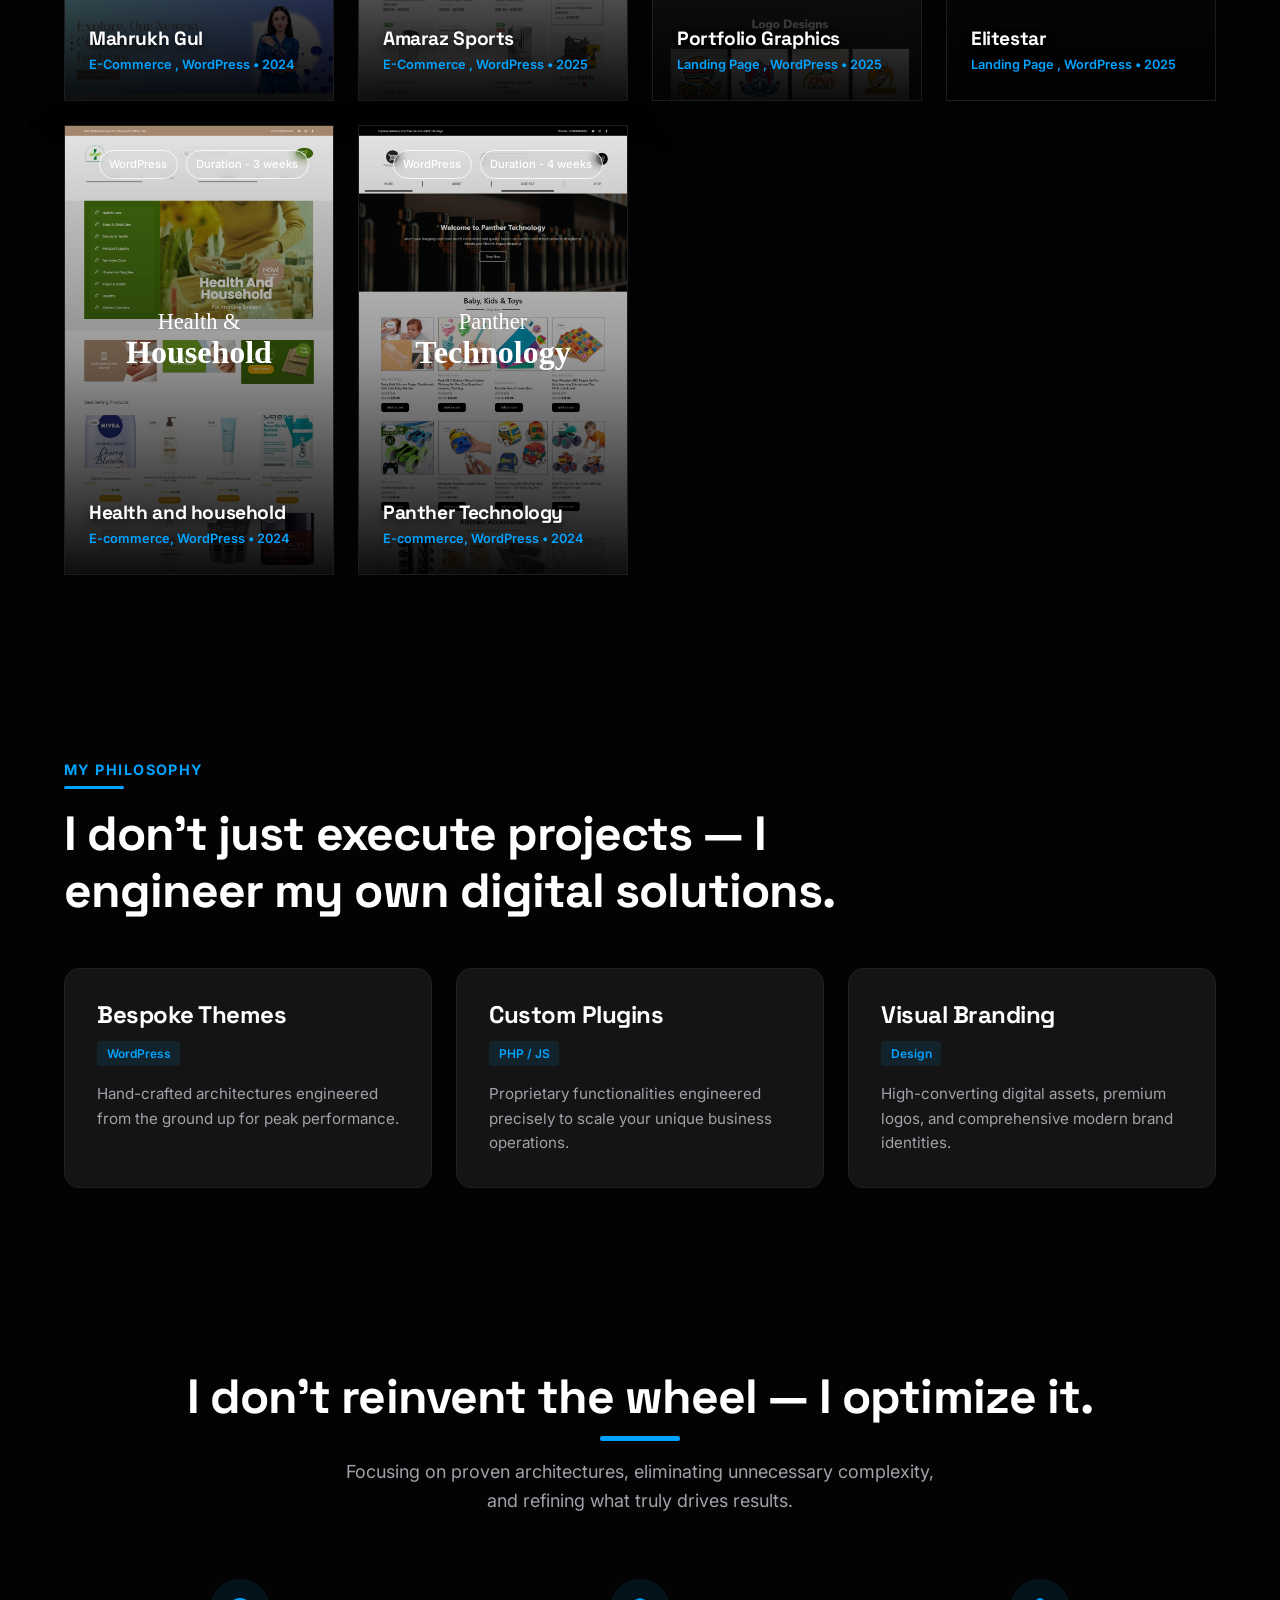
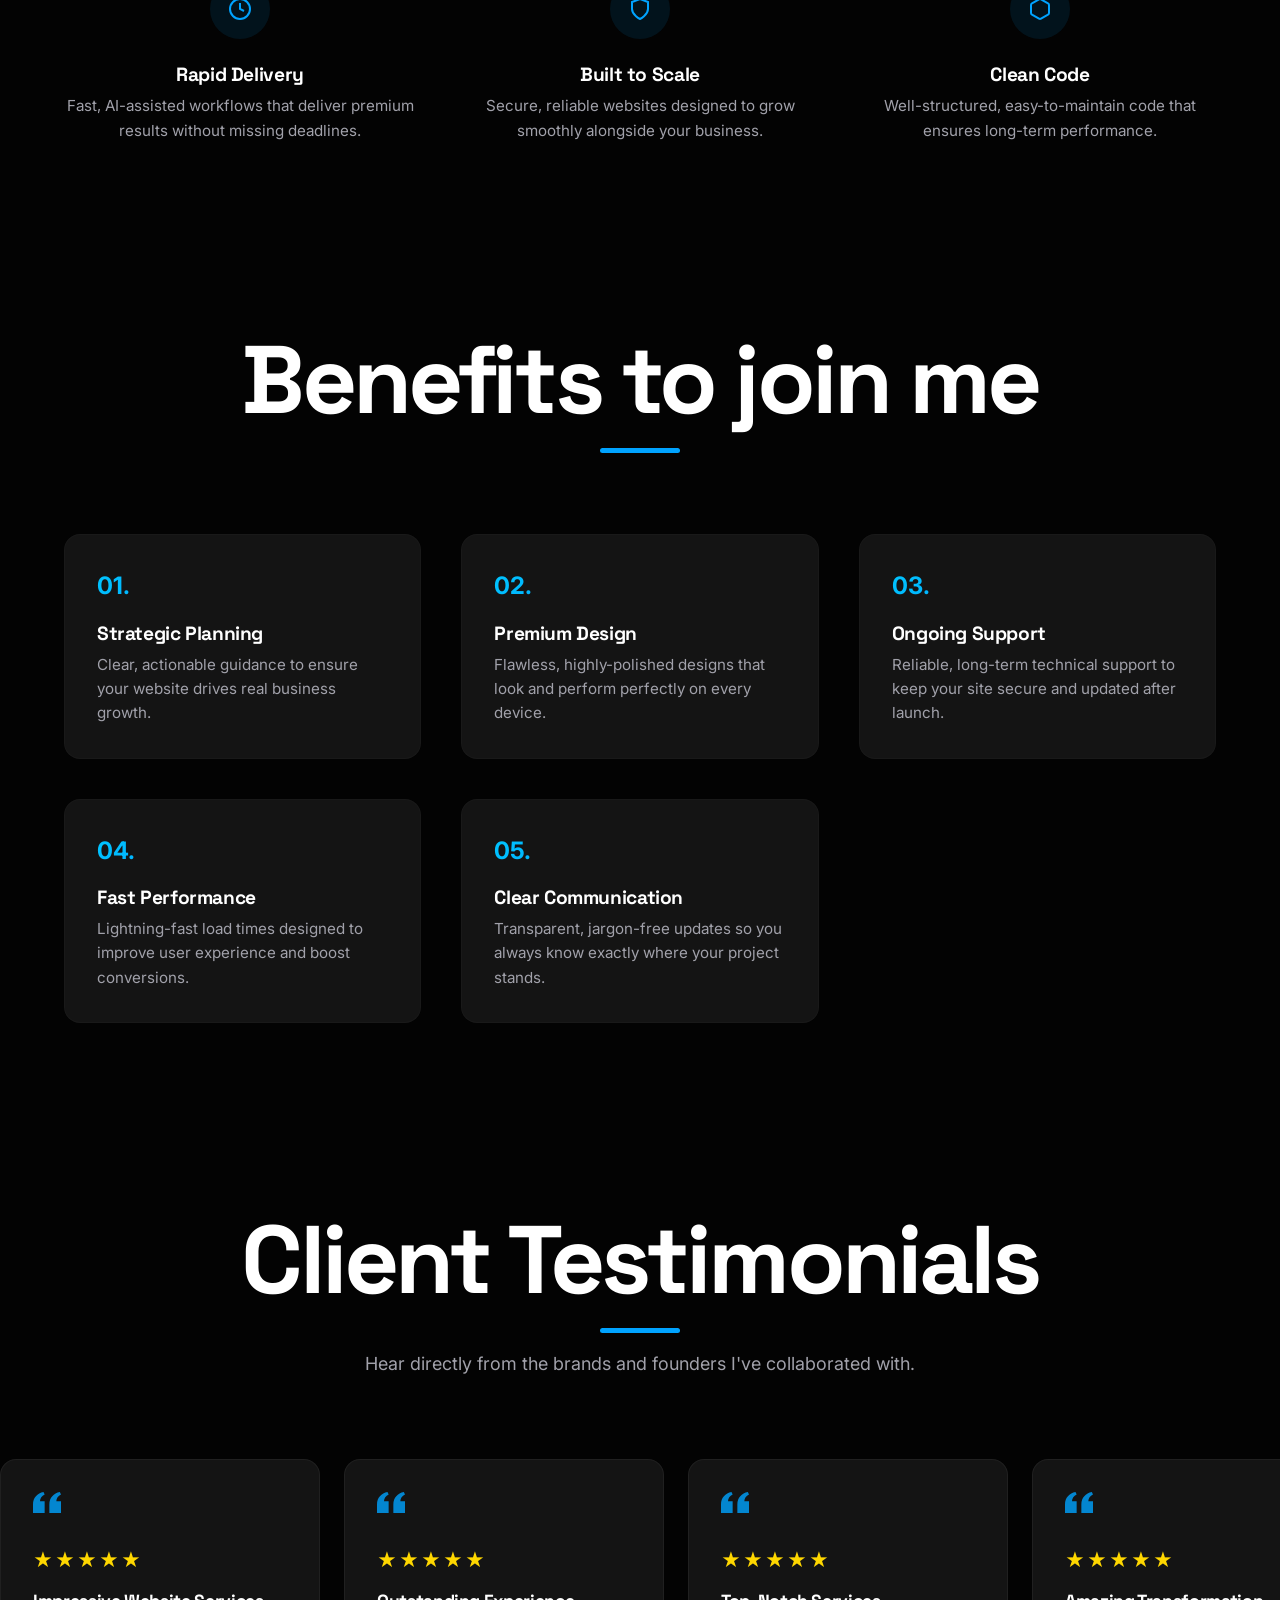
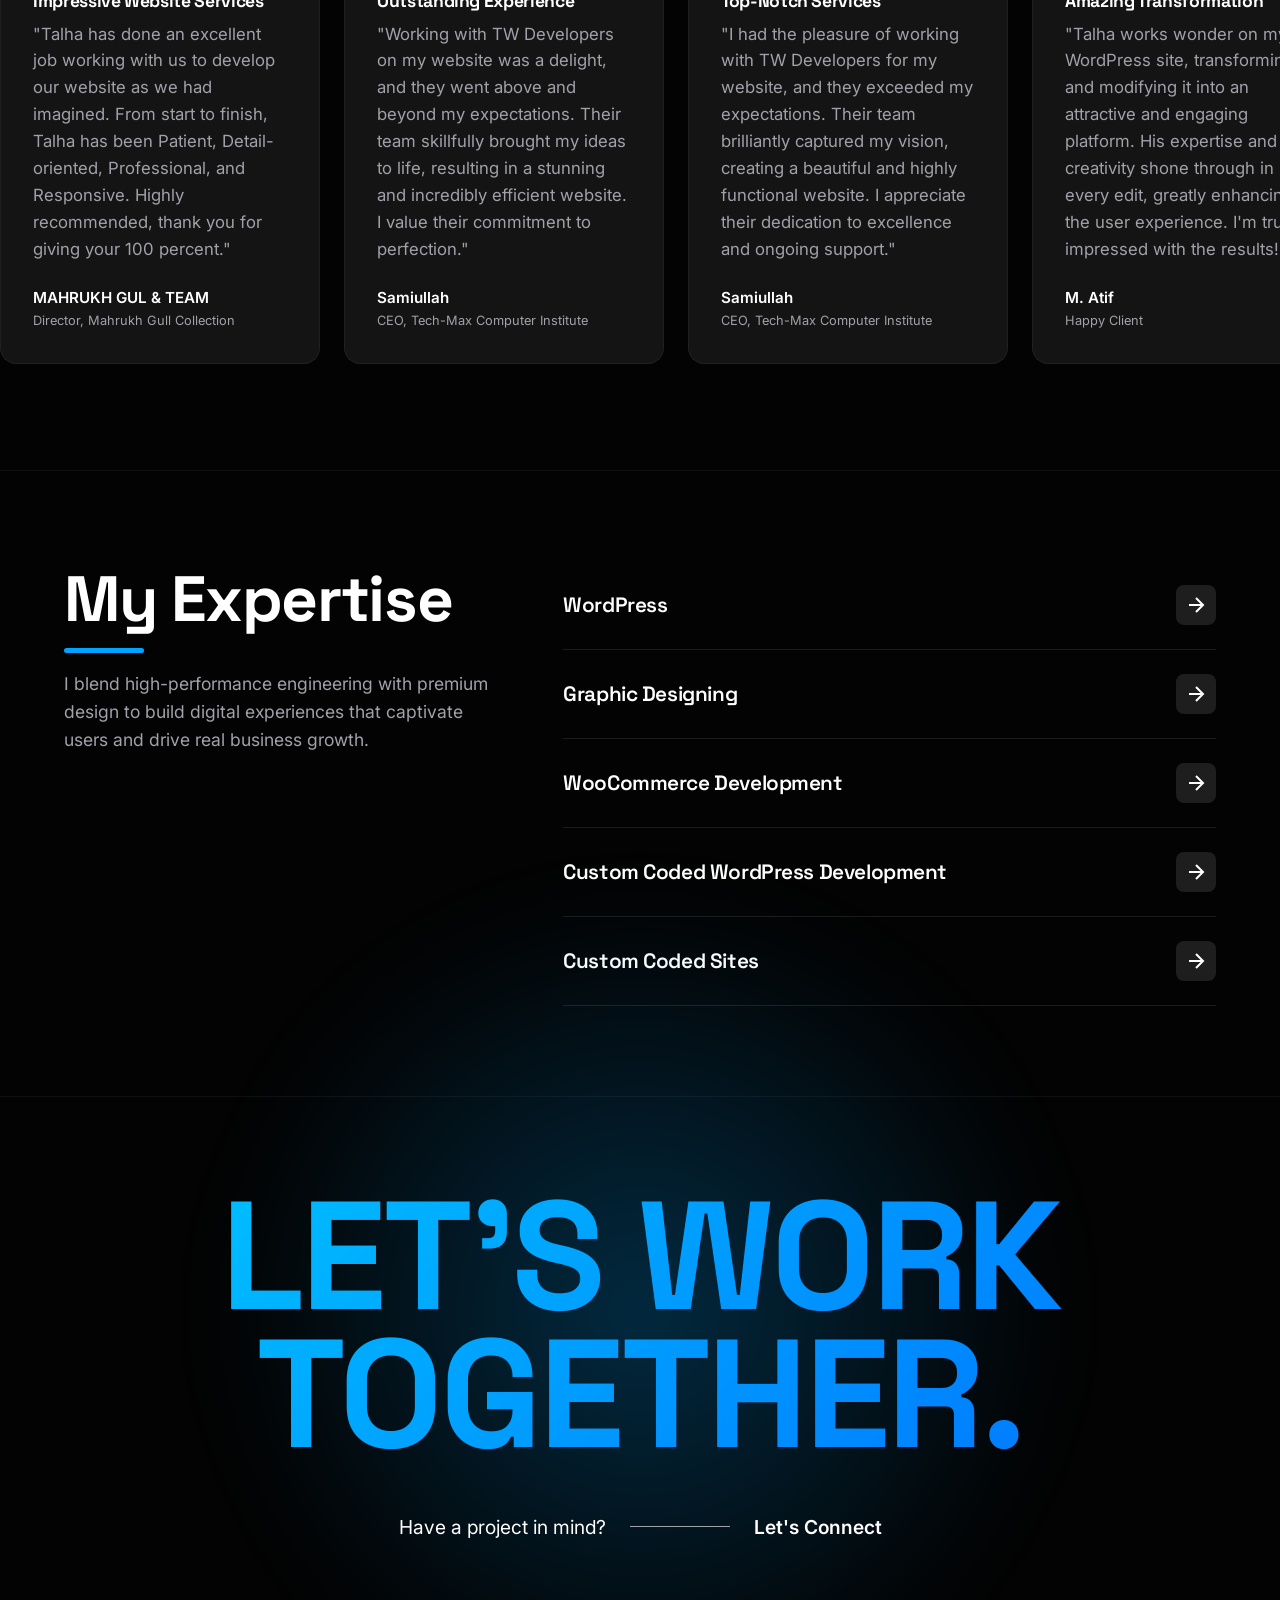
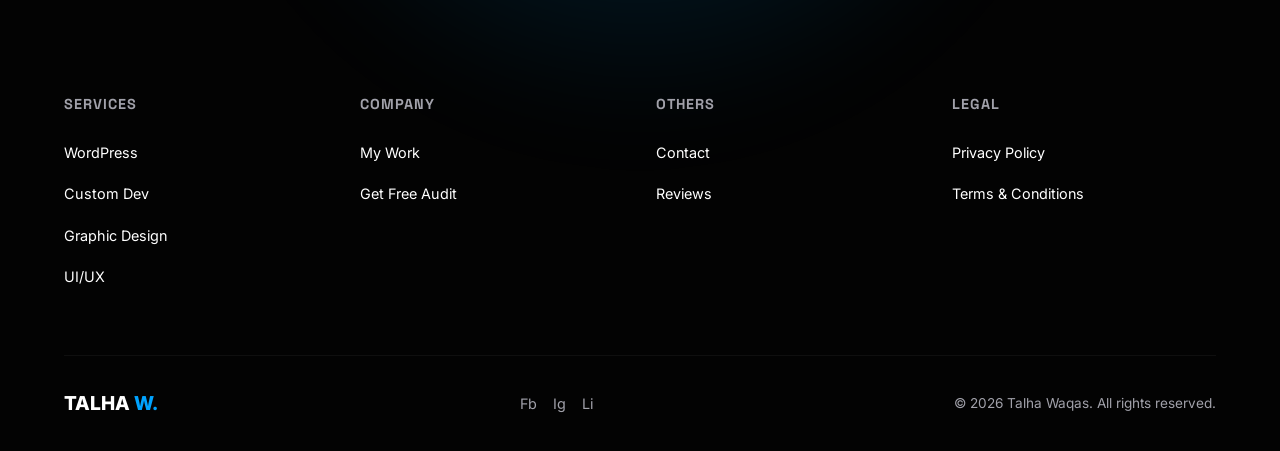
==== commit 035a7dfc: "feat: add fully functional multi-step contact page" ====
--- a/index.html
+++ b/index.html
@@ -78,6 +78,7 @@
                     </li>
                     <li><a href="#work">Work</a></li>
                     <li><a href="#testimonials">Testimonials</a></li>
+                    <li><a href="contact.html">Contact</a></li>
                 </ul>
             </nav>
 
@@ -115,7 +116,7 @@
 
                 <div class="hero-stats">
                     <div class="stat-item">
-                        <span class="stat-number">5+</span>
+                        <span class="stat-number">3+</span>
                         <span class="stat-text">Years of<br>Experience</span>
                     </div>
 
@@ -863,9 +864,9 @@
             <div class="footer-bottom">
                 <div class="footer-logo">TALHA <span class="text-blue">W.</span></div>
                 <div class="socials">
-                    <a href="#">Fb</a>
-                    <a href="#">In</a>
-                    <a href="#">Tw</a>
+                    <a href="https://www.facebook.com/TalhaWaqas01/" target="_blank" rel="noopener noreferrer">Fb</a>
+                    <a href="https://www.instagram.com/talhawaqas.1/" target="_blank" rel="noopener noreferrer">Ig</a>
+                    <a href="https://www.linkedin.com/in/talha-waqas/?lipi=urn%3Ali%3Apage%3Ad_flagship3_profile_view_base%3BDYVOWgbbRpqlWV5JgxpY0w%3D%3D" target="_blank" rel="noopener noreferrer">Li</a>
                 </div>
                 <div class="copyright">&copy; 2026 Talha Waqas. All rights reserved.</div>
             </div>
--- a/style.css
+++ b/style.css
@@ -1814,4 +1814,240 @@
         bottom: 1rem;
         right: 1rem;
     }
+}
+
+/* ==========================================================================
+   Contact Page
+   ========================================================================== */
+.contact-hero {
+    margin-bottom: 2rem;
+}
+
+.contact-heading {
+    font-size: clamp(3.5rem, 8vw, 6rem);
+    margin-bottom: 1rem;
+    font-weight: 800;
+    color: var(--text-primary);
+}
+
+.contact-subtitle {
+    max-width: 700px;
+    margin: 0 auto;
+    font-size: 1.1rem;
+    color: var(--text-secondary);
+    line-height: 1.6;
+}
+
+.contact-container {
+    display: grid;
+    grid-template-columns: 1fr 2fr;
+    gap: 4rem;
+    align-items: flex-start;
+}
+
+.contact-info-col h3 {
+    font-size: 1.5rem;
+    margin-bottom: 1rem;
+    font-weight: 700;
+}
+
+.contact-email {
+    color: var(--text-secondary);
+    margin-bottom: 2rem;
+    font-size: 1.05rem;
+}
+
+.contact-email a {
+    color: #fff;
+    transition: color 0.3s ease;
+}
+
+.contact-email a:hover {
+    color: var(--accent-blue);
+}
+
+.contact-socials {
+    display: flex;
+    gap: 1.5rem;
+    margin-top: 1rem;
+}
+
+.contact-socials a {
+    color: var(--text-secondary);
+    transition: all 0.3s ease;
+}
+
+.contact-socials a:hover {
+    color: var(--text-primary);
+    transform: translateY(-2px);
+}
+
+.form-card {
+    background: #141414;
+    border-radius: 20px;
+    padding: 3rem;
+    border: 1px solid rgba(255, 255, 255, 0.05);
+}
+
+.form-progress {
+    display: flex;
+    align-items: center;
+    justify-content: space-between;
+    margin-bottom: 3rem;
+}
+
+.step {
+    display: flex;
+    align-items: center;
+    gap: 0.75rem;
+}
+
+.step-num {
+    width: 28px;
+    height: 28px;
+    border-radius: 50%;
+    background: rgba(255, 255, 255, 0.1);
+    color: var(--text-secondary);
+    display: flex;
+    align-items: center;
+    justify-content: center;
+    font-size: 0.8rem;
+    font-weight: 700;
+}
+
+.step.active .step-num {
+    background: var(--accent-blue);
+    color: #fff;
+}
+
+.step-label {
+    font-size: 0.9rem;
+    color: var(--text-secondary);
+    font-weight: 600;
+}
+
+.step.active .step-label {
+    color: var(--text-primary);
+}
+
+.step-line {
+    flex-grow: 1;
+    height: 1px;
+    background: rgba(255, 255, 255, 0.1);
+    margin: 0 1rem;
+}
+
+.active-line {
+    background: var(--accent-blue);
+}
+
+.form-grid {
+    display: grid;
+    grid-template-columns: 1fr 1fr;
+    gap: 2rem;
+}
+
+.form-group {
+    display: flex;
+    flex-direction: column;
+    gap: 0.75rem;
+}
+
+.form-group label {
+    font-size: 0.75rem;
+    font-weight: 700;
+    color: var(--text-secondary);
+    letter-spacing: 0.05em;
+    text-transform: uppercase;
+}
+
+.form-group .optional {
+    color: rgba(255, 255, 255, 0.3);
+    text-transform: none;
+    font-weight: 500;
+    font-size: 0.75rem;
+    margin-left: 0.25rem;
+}
+
+.form-group input {
+    background: transparent;
+    border: 1px solid rgba(255, 255, 255, 0.15);
+    border-radius: 8px;
+    padding: 1rem 1.2rem;
+    color: var(--text-primary);
+    font-family: var(--font-body);
+    font-size: 1rem;
+    transition: all 0.3s ease;
+}
+
+.form-group input::placeholder {
+    color: rgba(255, 255, 255, 0.2);
+}
+
+.form-group input:focus {
+    outline: none;
+    border-color: var(--accent-blue);
+    background: rgba(0, 163, 255, 0.05);
+}
+
+.form-actions {
+    margin-top: 3rem;
+    display: flex;
+    justify-content: flex-end;
+}
+
+.btn-next {
+    background: var(--accent-blue);
+    color: #fff;
+    font-weight: 700;
+    padding: 0.8rem 2rem;
+    border-radius: 100px;
+    border: none;
+    cursor: pointer;
+    transition: all 0.3s ease;
+    font-size: 1rem;
+}
+
+.btn-next:hover {
+    transform: translateY(-2px);
+    box-shadow: 0 4px 15px rgba(0, 163, 255, 0.4);
+    background: #0088cc;
+}
+
+@media (max-width: 992px) {
+    .contact-container {
+        grid-template-columns: 1fr;
+        gap: 3rem;
+    }
+    .form-grid {
+        grid-template-columns: 1fr;
+    }
+    .form-progress {
+        gap: 0.5rem;
+    }
+    .step-line {
+        display: none;
+    }
+    .step-label {
+        font-size: 0.8rem;
+    }
+}
+
+@media (max-width: 768px) {
+    .form-card {
+        padding: 1.5rem;
+    }
+    .contact-heading {
+        font-size: 2.5rem;
+    }
+    .step {
+        flex-direction: column;
+        gap: 0.25rem;
+        text-align: center;
+    }
+    .form-progress {
+        flex-direction: row;
+        justify-content: space-between;
+        align-items: flex-start;
+    }
 }
